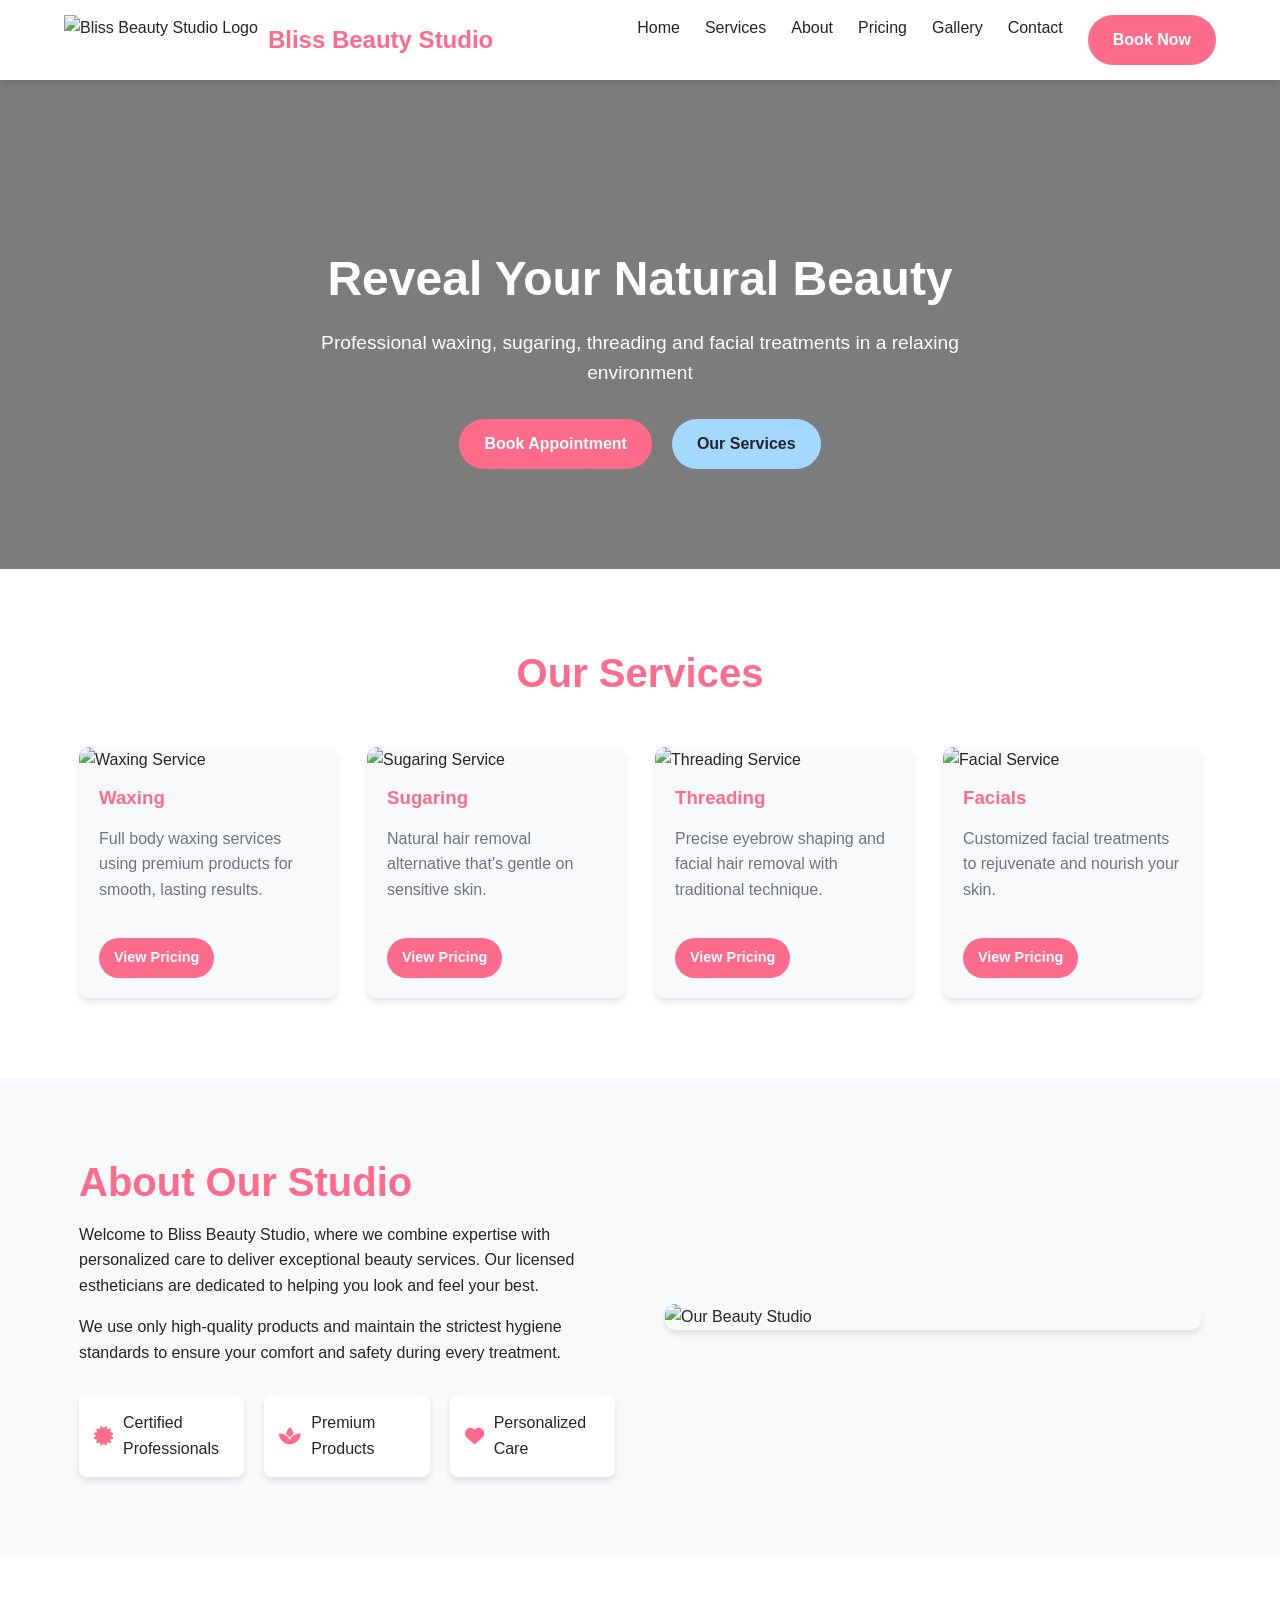
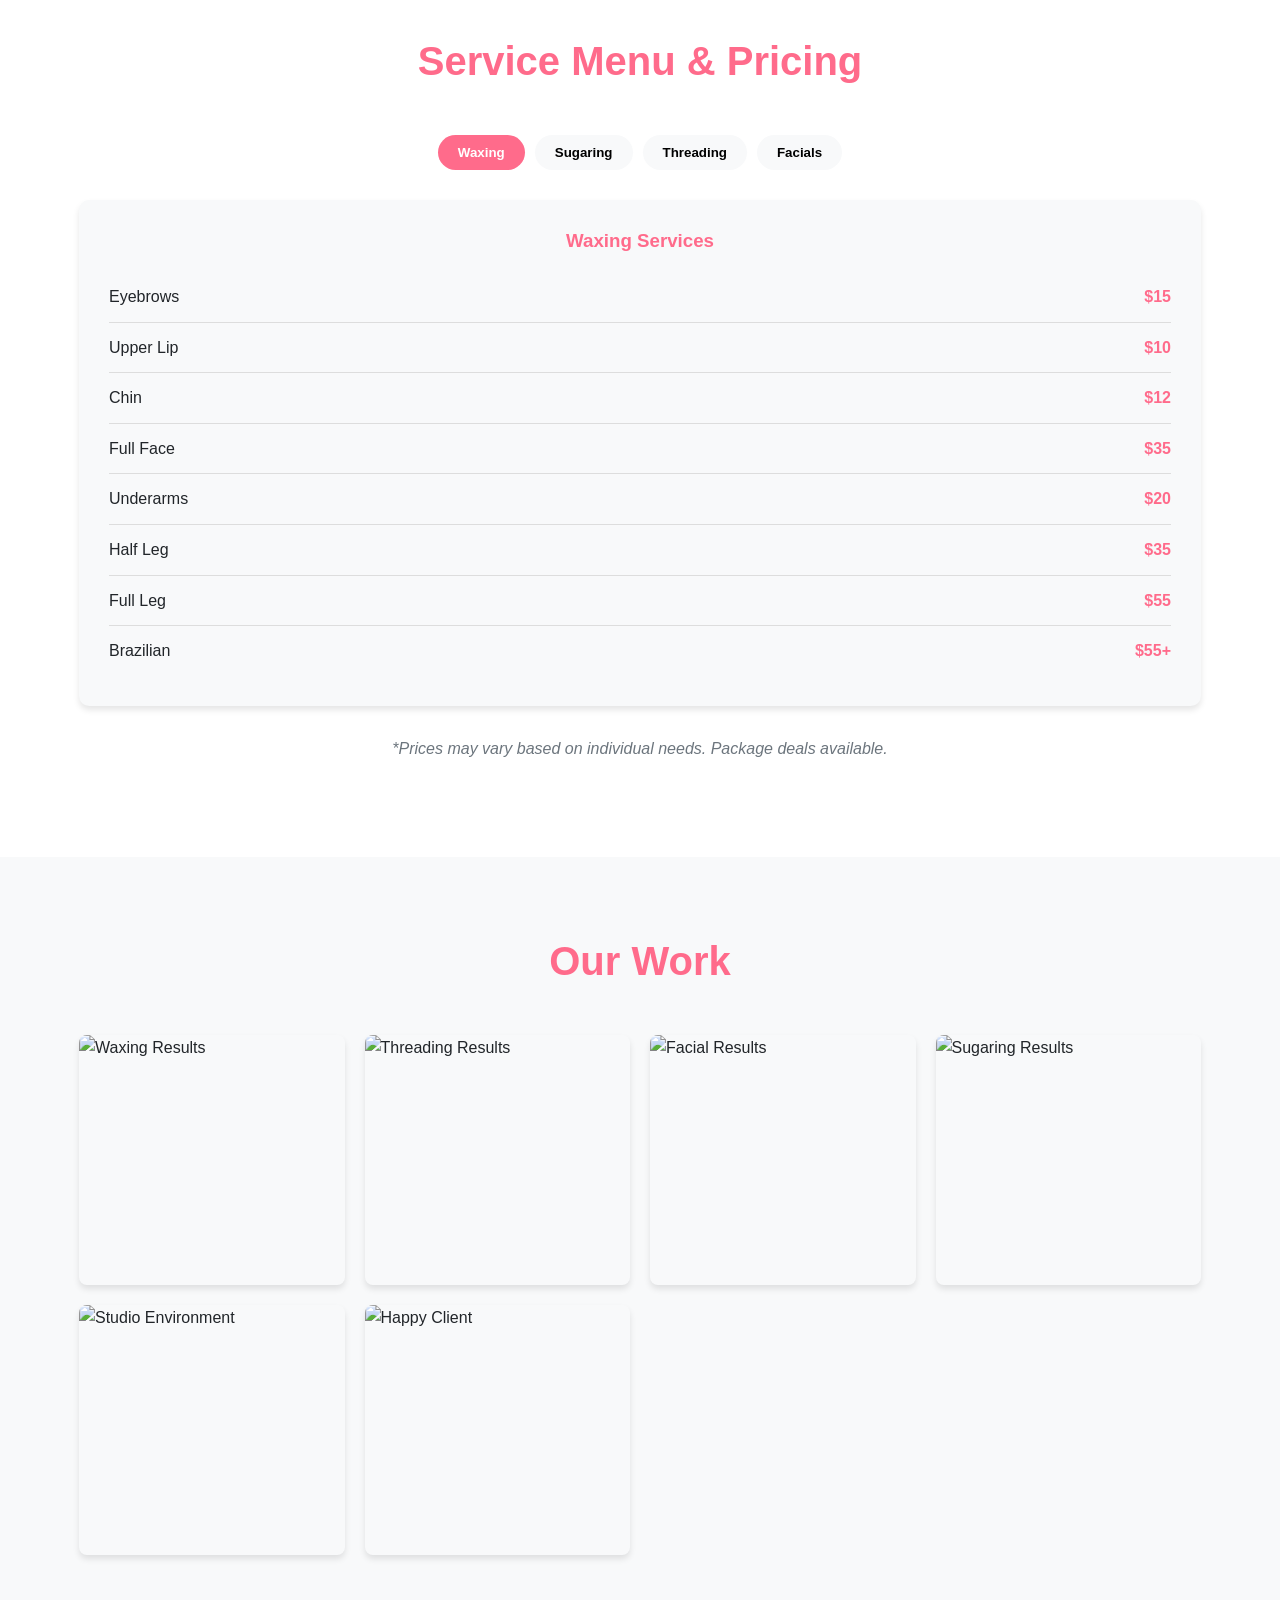
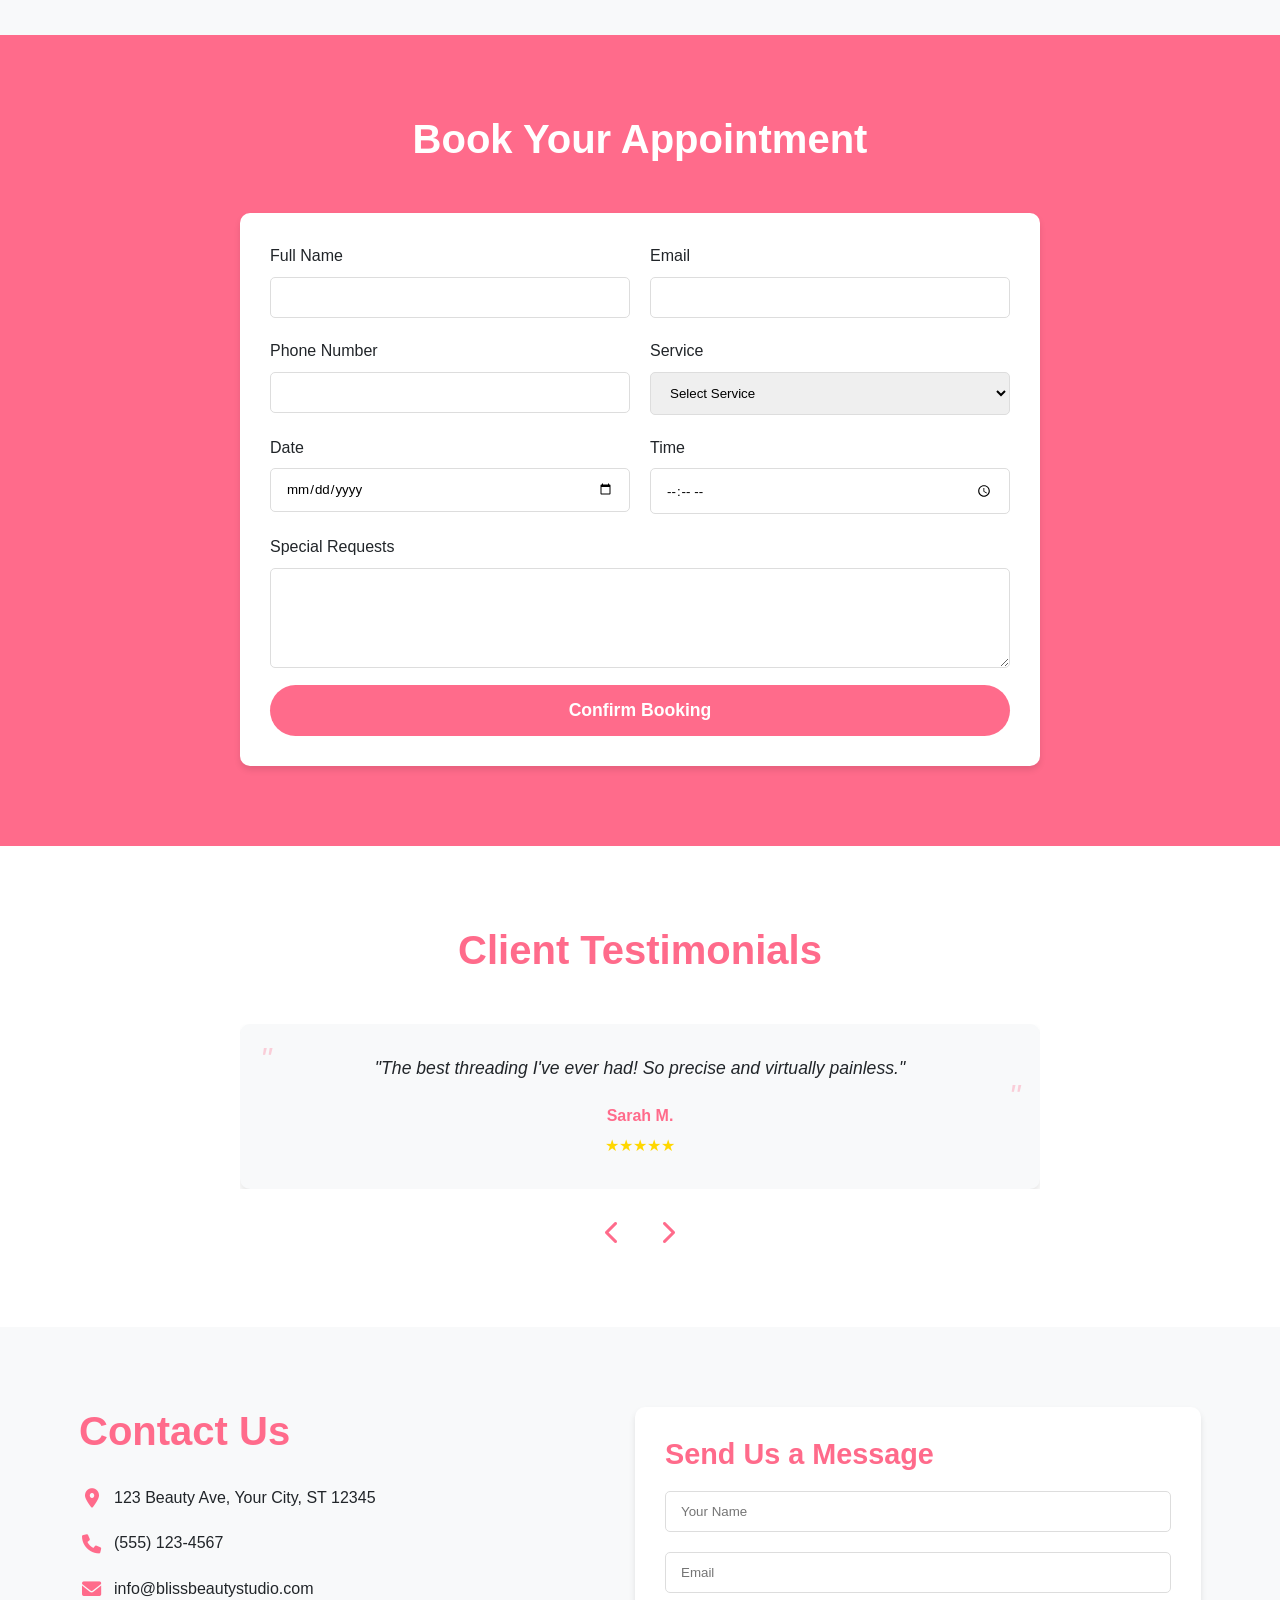
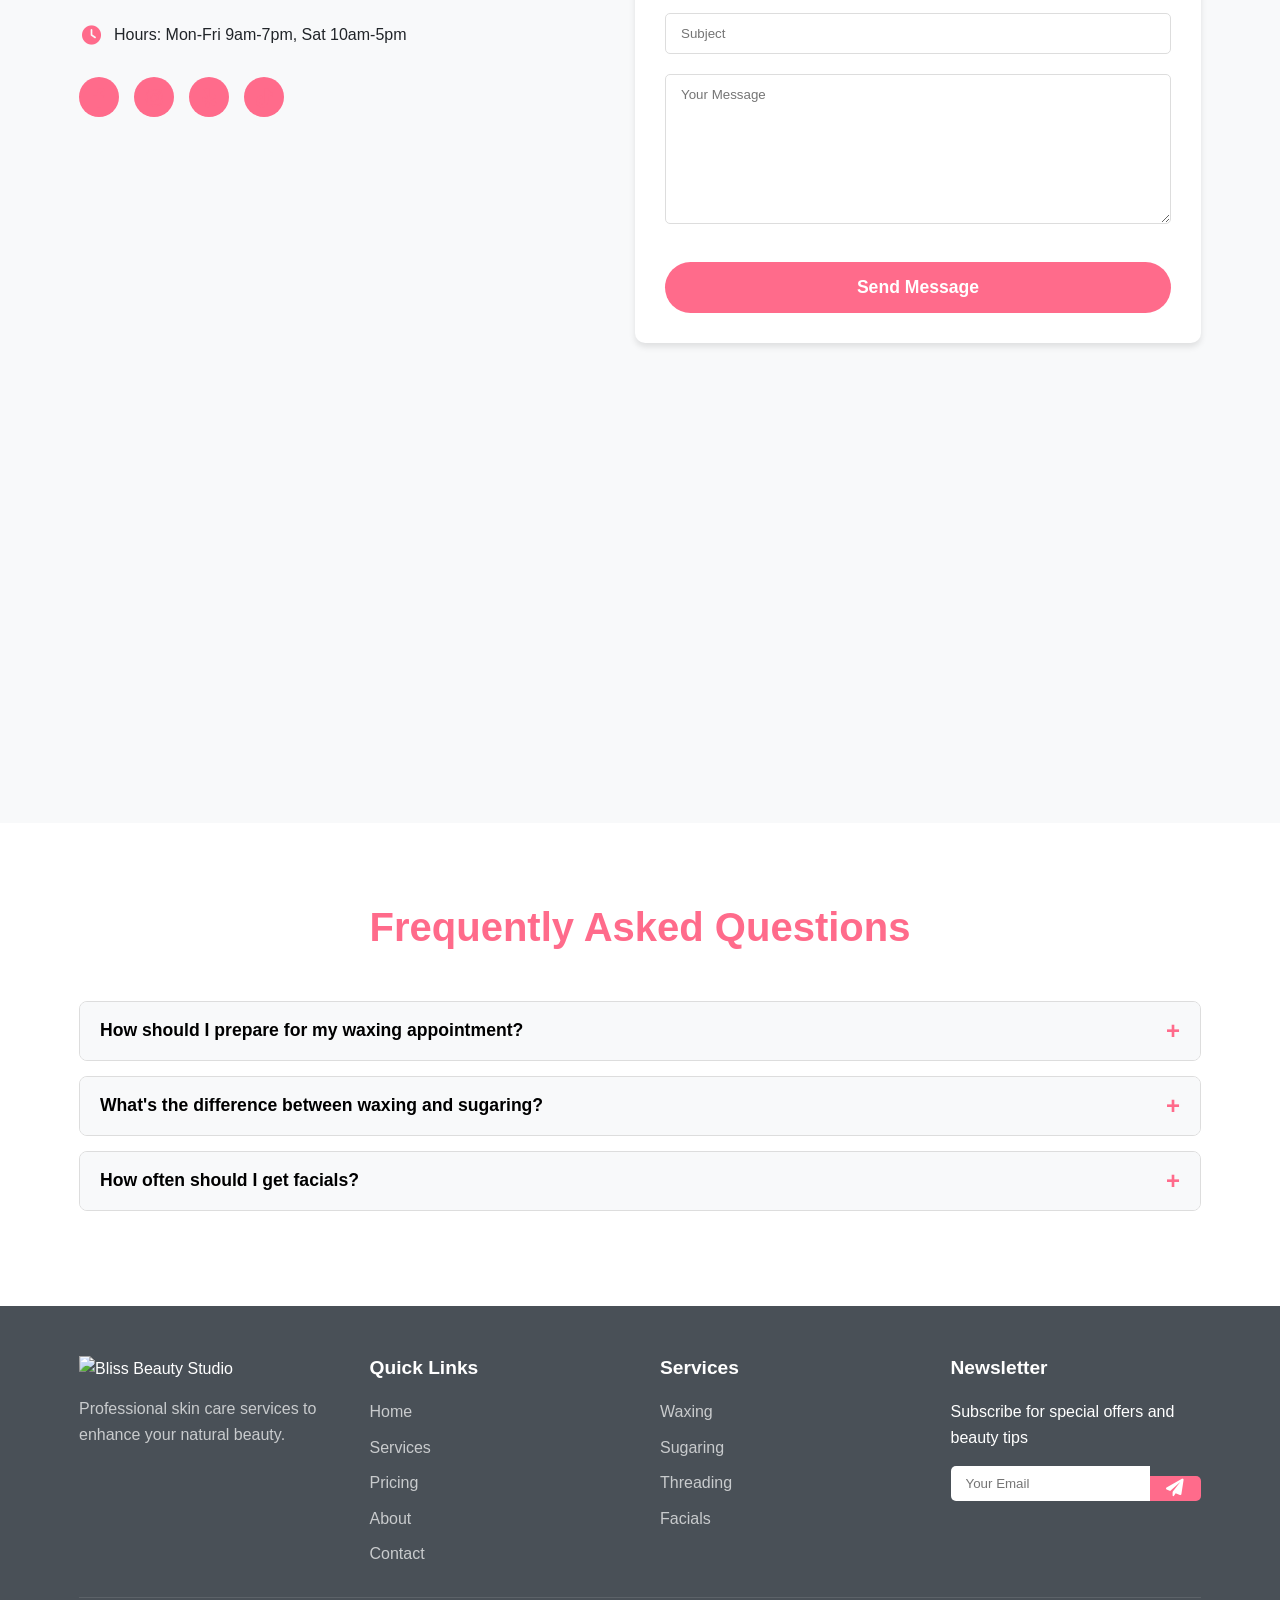
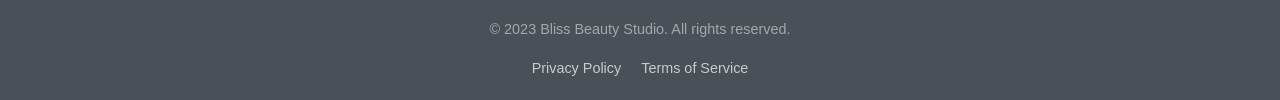
==== index.html @ 875781ce "chages file name" ====
<!DOCTYPE html>
<html lang="en">
<head>
    <meta charset="UTF-8">
    <meta name="viewport" content="width=device-width, initial-scale=1.0">
    <title>Bliss Beauty Studio | Waxing, Sugaring, Threading & Facials</title>
    <link rel="stylesheet" href="styles.css">
    <link rel="stylesheet" href="https://cdnjs.cloudflare.com/ajax/libs/font-awesome/6.0.0/css/all.min.css">
    <link rel="icon" href="images/logo.png" type="image/png">
</head>
<body>
    <!-- Header with Navigation -->
    <header>
        <div class="container">
            <div class="logo">
                <img src="images/logo.png" alt="Bliss Beauty Studio Logo" height="50">
                <h1>Bliss Beauty Studio</h1>
            </div>
            <nav>
                <ul>
                    <li><a href="#home">Home</a></li>
                    <li><a href="#services">Services</a></li>
                    <li><a href="#about">About</a></li>
                    <li><a href="#pricing">Pricing</a></li>
                    <li><a href="#gallery">Gallery</a></li>
                    <li><a href="#contact">Contact</a></li>
                    <li><a href="#booking" class="btn">Book Now</a></li>
                </ul>
            </nav>
            <div class="mobile-menu-btn">
                <i class="fas fa-bars"></i>
            </div>
        </div>
    </header>

    <!-- Mobile Menu (hidden by default) -->
    <div class="mobile-menu">
        <ul>
            <li><a href="#home">Home</a></li>
            <li><a href="#services">Services</a></li>
            <li><a href="#about">About</a></li>
            <li><a href="#pricing">Pricing</a></li>
            <li><a href="#gallery">Gallery</a></li>
            <li><a href="#contact">Contact</a></li>
            <li><a href="#booking" class="btn">Book Now</a></li>
        </ul>
    </div>

    <!-- Hero Section -->
    <section class="hero" id="home">
        <div class="container">
            <h2>Reveal Your Natural Beauty</h2>
            <p>Professional waxing, sugaring, threading and facial treatments in a relaxing environment</p>
            <div class="cta-buttons">
                <a href="#booking" class="btn">Book Appointment</a>
                <a href="#services" class="btn secondary">Our Services</a>
            </div>
        </div>
    </section>

    <!-- Services Section -->
    <section class="services" id="services">
        <div class="container">
            <h2>Our Services</h2>
            <div class="services-grid">
                <div class="service-card">
                    <img src="images/waxing.jpg" alt="Waxing Service">
                    <h3>Waxing</h3>
                    <p>Full body waxing services using premium products for smooth, lasting results.</p>
                    <a href="#waxing-pricing" class="btn small">View Pricing</a>
                </div>
                <div class="service-card">
                    <img src="images/sugaring.jpg" alt="Sugaring Service">
                    <h3>Sugaring</h3>
                    <p>Natural hair removal alternative that's gentle on sensitive skin.</p>
                    <a href="#sugaring-pricing" class="btn small">View Pricing</a>
                </div>
                <div class="service-card">
                    <img src="images/threading.jpg" alt="Threading Service">
                    <h3>Threading</h3>
                    <p>Precise eyebrow shaping and facial hair removal with traditional technique.</p>
                    <a href="#threading-pricing" class="btn small">View Pricing</a>
                </div>
                <div class="service-card">
                    <img src="images/facial.jpg" alt="Facial Service">
                    <h3>Facials</h3>
                    <p>Customized facial treatments to rejuvenate and nourish your skin.</p>
                    <a href="#facial-pricing" class="btn small">View Pricing</a>
                </div>
            </div>
        </div>
    </section>

    <!-- About Section -->
    <section class="about" id="about">
        <div class="container">
            <div class="about-content">
                <h2>About Our Studio</h2>
                <p>Welcome to Bliss Beauty Studio, where we combine expertise with personalized care to deliver exceptional beauty services. Our licensed estheticians are dedicated to helping you look and feel your best.</p>
                <p>We use only high-quality products and maintain the strictest hygiene standards to ensure your comfort and safety during every treatment.</p>
                <div class="features">
                    <div class="feature">
                        <i class="fas fa-certificate"></i>
                        <span>Certified Professionals</span>
                    </div>
                    <div class="feature">
                        <i class="fas fa-spa"></i>
                        <span>Premium Products</span>
                    </div>
                    <div class="feature">
                        <i class="fas fa-heart"></i>
                        <span>Personalized Care</span>
                    </div>
                </div>
            </div>
            <div class="about-image">
                <img src="images/studio-interior.jpg" alt="Our Beauty Studio">
            </div>
        </div>
    </section>

    <!-- Pricing Section -->
    <section class="pricing" id="pricing">
        <div class="container">
            <h2>Service Menu & Pricing</h2>
            
            <div class="pricing-tabs">
                <button class="tab-btn active" data-tab="waxing">Waxing</button>
                <button class="tab-btn" data-tab="sugaring">Sugaring</button>
                <button class="tab-btn" data-tab="threading">Threading</button>
                <button class="tab-btn" data-tab="facials">Facials</button>
            </div>
            
            <div class="pricing-content">
                <div class="tab-pane active" id="waxing-pricing">
                    <h3>Waxing Services</h3>
                    <table>
                        <tr>
                            <td>Eyebrows</td>
                            <td>$15</td>
                        </tr>
                        <tr>
                            <td>Upper Lip</td>
                            <td>$10</td>
                        </tr>
                        <tr>
                            <td>Chin</td>
                            <td>$12</td>
                        </tr>
                        <tr>
                            <td>Full Face</td>
                            <td>$35</td>
                        </tr>
                        <tr>
                            <td>Underarms</td>
                            <td>$20</td>
                        </tr>
                        <tr>
                            <td>Half Leg</td>
                            <td>$35</td>
                        </tr>
                        <tr>
                            <td>Full Leg</td>
                            <td>$55</td>
                        </tr>
                        <tr>
                            <td>Brazilian</td>
                            <td>$55+</td>
                        </tr>
                    </table>
                </div>
                
                <div class="tab-pane" id="sugaring-pricing">
                    <h3>Sugaring Services</h3>
                    <table>
                        <tr>
                            <td>Eyebrows</td>
                            <td>$18</td>
                        </tr>
                        <tr>
                            <td>Upper Lip</td>
                            <td>$12</td>
                        </tr>
                        <tr>
                            <td>Chin</td>
                            <td>$15</td>
                        </tr>
                        <tr>
                            <td>Full Face</td>
                            <td>$40</td>
                        </tr>
                        <tr>
                            <td>Underarms</td>
                            <td>$25</td>
                        </tr>
                        <tr>
                            <td>Half Leg</td>
                            <td>$40</td>
                        </tr>
                        <tr>
                            <td>Full Leg</td>
                            <td>$60</td>
                        </tr>
                    </table>
                </div>
                
                <div class="tab-pane" id="threading-pricing">
                    <h3>Threading Services</h3>
                    <table>
                        <tr>
                            <td>Eyebrows</td>
                            <td>$12</td>
                        </tr>
                        <tr>
                            <td>Upper Lip</td>
                            <td>$8</td>
                        </tr>
                        <tr>
                            <td>Chin</td>
                            <td>$10</td>
                        </tr>
                        <tr>
                            <td>Full Face</td>
                            <td>$30</td>
                        </tr>
                        <tr>
                            <td>Sideburns</td>
                            <td>$15</td>
                        </tr>
                    </table>
                </div>
                
                <div class="tab-pane" id="facial-pricing">
                    <h3>Facial Services</h3>
                    <table>
                        <tr>
                            <td>Basic Facial</td>
                            <td>$60</td>
                        </tr>
                        <tr>
                            <td>Deep Cleansing</td>
                            <td>$75</td>
                        </tr>
                        <tr>
                            <td>Anti-Aging</td>
                            <td>$85</td>
                        </tr>
                        <tr>
                            <td>Teen Facial</td>
                            <td>$50</td>
                        </tr>
                        <tr>
                            <td>Men's Facial</td>
                            <td>$70</td>
                        </tr>
                        <tr>
                            <td>Bridal Package</td>
                            <td>$120</td>
                        </tr>
                    </table>
                </div>
            </div>
            
            <p class="pricing-note">*Prices may vary based on individual needs. Package deals available.</p>
        </div>
    </section>

    <!-- Gallery Section -->
    <section class="gallery" id="gallery">
        <div class="container">
            <h2>Our Work</h2>
            <div class="gallery-grid">
                <img src="images/waxing.jpg" alt="Waxing Results">
                <img src="images/threading.jpg" alt="Threading Results">
                <img src="images/facial.jpg" alt="Facial Results">
                <img src="images/sugaring.jpg" alt="Sugaring Results">
                <img src="images/studio-interior.jpg" alt="Studio Environment">
                <img src="images/hero-bg.jpg" alt="Happy Client">
            </div>
        </div>
    </section>

    <!-- Booking Section -->
    <section class="booking" id="booking">
        <div class="container">
            <h2>Book Your Appointment</h2>
            <form id="appointment-form">
                <div class="form-row">
                    <div class="form-group">
                        <label for="name">Full Name</label>
                        <input type="text" id="name" required>
                    </div>
                    <div class="form-group">
                        <label for="email">Email</label>
                        <input type="email" id="email" required>
                    </div>
                </div>
                
                <div class="form-row">
                    <div class="form-group">
                        <label for="phone">Phone Number</label>
                        <input type="tel" id="phone" required>
                    </div>
                    <div class="form-group">
                        <label for="service">Service</label>
                        <select id="service" required>
                            <option value="">Select Service</option>
                            <option>Waxing</option>
                            <option>Sugaring</option>
                            <option>Threading</option>
                            <option>Facial</option>
                            <option>Combination</option>
                        </select>
                    </div>
                </div>
                
                <div class="form-row">
                    <div class="form-group">
                        <label for="date">Date</label>
                        <input type="date" id="date" required>
                    </div>
                    <div class="form-group">
                        <label for="time">Time</label>
                        <input type="time" id="time" required>
                    </div>
                </div>
                
                <div class="form-group">
                    <label for="notes">Special Requests</label>
                    <textarea id="notes" rows="3"></textarea>
                </div>
                
                <button type="submit" class="btn">Confirm Booking</button>
            </form>
        </div>
    </section>

    <!-- Testimonials Section -->
    <section class="testimonials">
        <div class="container">
            <h2>Client Testimonials</h2>
            <div class="testimonial-slider">
                <div class="testimonial active">
                    <p>"The best threading I've ever had! So precise and virtually painless."</p>
                    <div class="client-info">
                        <span class="client-name">Sarah M.</span>
                        <span class="client-rating">★★★★★</span>
                    </div>
                </div>
                <div class="testimonial">
                    <p>"I switched to sugaring here and will never go back to waxing. So much gentler on my skin."</p>
                    <div class="client-info">
                        <span class="client-name">Jessica T.</span>
                        <span class="client-rating">★★★★★</span>
                    </div>
                </div>
                <div class="testimonial">
                    <p>"The facial transformed my skin. I've gotten so many compliments since my treatment."</p>
                    <div class="client-info">
                        <span class="client-name">Amanda K.</span>
                        <span class="client-rating">★★★★☆</span>
                    </div>
                </div>
            </div>
            <div class="slider-controls">
                <button class="prev-btn"><i class="fas fa-chevron-left"></i></button>
                <div class="slider-dots"></div>
                <button class="next-btn"><i class="fas fa-chevron-right"></i></button>
            </div>
        </div>
    </section>

    <!-- Contact Section -->
    <section class="contact" id="contact">
        <div class="container">
            <div class="contact-info">
                <h2>Contact Us</h2>
                <p><i class="fas fa-map-marker-alt"></i> 123 Beauty Ave, Your City, ST 12345</p>
                <p><i class="fas fa-phone"></i> (555) 123-4567</p>
                <p><i class="fas fa-envelope"></i> info@blissbeautystudio.com</p>
                <p><i class="fas fa-clock"></i> Hours: Mon-Fri 9am-7pm, Sat 10am-5pm</p>
                
                <div class="social-links">
                    <a href="#"><i class="fab fa-facebook-f"></i></a>
                    <a href="#"><i class="fab fa-instagram"></i></a>
                    <a href="#"><i class="fab fa-yelp"></i></a>
                    <a href="#"><i class="fab fa-tiktok"></i></a>
                </div>
            </div>
            
            <div class="contact-form">
                <h3>Send Us a Message</h3>
                <form id="contact-form">
                    <div class="form-group">
                        <input type="text" placeholder="Your Name" required>
                    </div>
                    <div class="form-group">
                        <input type="email" placeholder="Email" required>
                    </div>
                    <div class="form-group">
                        <input type="text" placeholder="Subject">
                    </div>
                    <div class="form-group">
                        <textarea placeholder="Your Message" rows="4" required></textarea>
                    </div>
                    <button type="submit" class="btn">Send Message</button>
                </form>
            </div>
        </div>
    </section>

    <!-- Map Section -->
    <div class="map">
        <iframe src="https://www.google.com/maps/embed?pb=!1m18!1m12!1m3!1d3022.215373510548!2d-73.98784492452545!3d40.74844097138946!2m3!1f0!2f0!3f0!3m2!1i1024!2i768!4f13.1!3m3!1m2!1s0x0%3A0x0!2zNDDCsDQ0JzU0LjQiTiA3M8KwNTknMDkuNyJX!5e0!3m2!1sen!2sus!4v1620000000000!5m2!1sen!2sus" allowfullscreen="" loading="lazy"></iframe>
    </div>

    <!-- FAQ Section -->
    <section class="faq">
        <div class="container">
            <h2>Frequently Asked Questions</h2>
            <div class="faq-item">
                <button class="faq-question">How should I prepare for my waxing appointment?</button>
                <div class="faq-answer">
                    <p>For best results, exfoliate the area 24 hours before your appointment and avoid moisturizers on the day. Hair should be at least 1/4 inch long (about the length of a grain of rice). Avoid sun exposure and tanning 24 hours before and after your appointment.</p>
                </div>
            </div>
            <div class="faq-item">
                <button class="faq-question">What's the difference between waxing and sugaring?</button>
                <div class="faq-answer">
                    <p>Sugaring uses a natural paste made of sugar, lemon, and water that's applied at body temperature and removes hair in the direction of growth. It's less painful than waxing and better for sensitive skin. Waxing uses resin-based wax that's applied warm and removed against the direction of hair growth.</p>
                </div>
            </div>
            <div class="faq-item">
                <button class="faq-question">How often should I get facials?</button>
                <div class="faq-answer">
                    <p>For most skin types, we recommend a facial every 4-6 weeks to maintain optimal skin health. This aligns with the skin's natural renewal cycle. However, we can customize a schedule based on your specific skin concerns and goals during your consultation.</p>
                </div>
            </div>
        </div>
    </section>

    <!-- Footer -->
    <footer>
        <div class="container">
            <div class="footer-content">
                <div class="footer-logo">
                    <img src="images/logo.png" alt="Bliss Beauty Studio" height="40">
                    <p>Professional skin care services to enhance your natural beauty.</p>
                </div>
                <div class="footer-links">
                    <h3>Quick Links</h3>
                    <ul>
                        <li><a href="#home">Home</a></li>
                        <li><a href="#services">Services</a></li>
                        <li><a href="#pricing">Pricing</a></li>
                        <li><a href="#about">About</a></li>
                        <li><a href="#contact">Contact</a></li>
                    </ul>
                </div>
                <div class="footer-services">
                    <h3>Services</h3>
                    <ul>
                        <li><a href="#waxing-pricing">Waxing</a></li>
                        <li><a href="#sugaring-pricing">Sugaring</a></li>
                        <li><a href="#threading-pricing">Threading</a></li>
                        <li><a href="#facial-pricing">Facials</a></li>
                    </ul>
                </div>
                <div class="footer-newsletter">
                    <h3>Newsletter</h3>
                    <p>Subscribe for special offers and beauty tips</p>
                    <form>
                        <input type="email" placeholder="Your Email">
                        <button type="submit"><i class="fas fa-paper-plane"></i></button>
                    </form>
                </div>
            </div>
            <div class="footer-bottom">
                <p>&copy; 2023 Bliss Beauty Studio. All rights reserved.</p>
                <div class="legal-links">
                    <a href="#">Privacy Policy</a>
                    <a href="#">Terms of Service</a>
                </div>
            </div>
        </div>
    </footer>

    <script src="scripts.js"></script>
</body>
</html>
---- styles.css ----
/* Reset and Base Styles */
:root {
    --primary: #FF6B8B; /* Soft pink */
    --secondary: #A5D8FF; /* Light blue */
    --accent: #7EC4CF; /* Soft teal */
    --dark: #495057; /* Dark gray */
    --light: #F8F9FA; /* Light gray */
    --text: #212529; /* Dark text */
    --text-light: #6C757D; /* Light text */
    --white: #FFFFFF;
    --black: #000000;
    --shadow: 0 4px 6px rgba(0, 0, 0, 0.1);
    --transition: all 0.3s ease;
}

* {
    margin: 0;
    padding: 0;
    box-sizing: border-box;
}

body {
    font-family: 'Poppins', sans-serif;
    color: var(--text);
    line-height: 1.6;
    background-color: var(--light);
    overflow-x: hidden;
}

.container {
    width: 90%;
    max-width: 1200px;
    margin: 0 auto;
    padding: 0 15px;
}

h1, h2, h3, h4, h5, h6 {
    font-weight: 700;
    line-height: 1.2;
    margin-bottom: 1rem;
}

p {
    margin-bottom: 1rem;
}

a {
    text-decoration: none;
    color: inherit;
}

ul {
    list-style: none;
}

img {
    max-width: 100%;
    height: auto;
}

.btn {
    display: inline-block;
    background-color: var(--primary);
    color: var(--white);
    padding: 12px 25px;
    border-radius: 30px;
    font-weight: 600;
    text-align: center;
    transition: var(--transition);
    border: none;
    cursor: pointer;
}

.btn:hover {
    background-color: var(--accent);
    transform: translateY(-3px);
    box-shadow: var(--shadow);
}

.btn.secondary {
    background-color: var(--secondary);
    color: var(--text);
}

.btn.secondary:hover {
    background-color: var(--accent);
    color: var(--white);
}

.btn.small {
    padding: 8px 15px;
    font-size: 0.9rem;
}

section {
    padding: 80px 0;
}

/* Header Styles */
header {
    background-color: var(--white);
    box-shadow: var(--shadow);
    position: fixed;
    width: 100%;
    top: 0;
    z-index: 1000;
    transition: var(--transition);
}

header.scrolled {
    padding: 10px 0;
    box-shadow: 0 4px 10px rgba(0, 0, 0, 0.1);
}

header .container {
    display: flex;
    justify-content: space-between;
    align-items: center;
    padding: 15px 0;
}

.logo {
    display: flex;
    align-items: center;
    gap: 10px;
}

.logo img {
    height: 50px;
}

.logo h1 {
    font-size: 1.5rem;
    color: var(--primary);
    margin: 0;
}

nav ul {
    display: flex;
    gap: 25px;
}

nav ul li a {
    font-weight: 500;
    transition: var(--transition);
    position: relative;
}

nav ul li a:hover {
    color: var(--primary);
}

nav ul li a::after {
    content: '';
    position: absolute;
    width: 0;
    height: 2px;
    background-color: var(--primary);
    bottom: -5px;
    left: 0;
    transition: var(--transition);
}

nav ul li a:hover::after {
    width: 100%;
}

.mobile-menu-btn {
    display: none;
    font-size: 1.5rem;
    cursor: pointer;
}

.mobile-menu {
    position: fixed;
    top: 0;
    left: -100%;
    width: 80%;
    max-width: 300px;
    height: 100vh;
    background-color: var(--white);
    box-shadow: 2px 0 10px rgba(0, 0, 0, 0.1);
    z-index: 1001;
    transition: var(--transition);
    padding: 20px;
    overflow-y: auto;
}

.mobile-menu.active {
    left: 0;
}

.mobile-menu ul {
    display: flex;
    flex-direction: column;
    gap: 15px;
    margin-top: 30px;
}

.mobile-menu ul li a {
    display: block;
    padding: 10px;
    border-radius: 5px;
    transition: var(--transition);
}

.mobile-menu ul li a:hover {
    background-color: var(--light);
    color: var(--primary);
}

.overlay {
    position: fixed;
    top: 0;
    left: 0;
    width: 100%;
    height: 100%;
    background-color: rgba(0, 0, 0, 0.5);
    z-index: 1000;
    opacity: 0;
    visibility: hidden;
    transition: var(--transition);
}

.overlay.active {
    opacity: 1;
    visibility: visible;
}

/* Hero Section */
.hero {
    background: linear-gradient(rgba(0, 0, 0, 0.5), rgba(0, 0, 0, 0.5)), url('images/hero-bg.jpg');
    background-size: cover;
    background-position: center;
    background-attachment: fixed;
    color: var(--white);
    text-align: center;
    padding: 180px 0 100px;
    margin-top: 70px;
}

.hero h2 {
    font-size: 3rem;
    margin-bottom: 20px;
    animation: fadeInDown 1s ease;
}

.hero p {
    font-size: 1.2rem;
    max-width: 700px;
    margin: 0 auto 30px;
    animation: fadeInUp 1s ease;
}

.cta-buttons {
    display: flex;
    justify-content: center;
    gap: 20px;
    animation: fadeIn 1.5s ease;
}

@keyframes fadeInDown {
    from {
        opacity: 0;
        transform: translateY(-30px);
    }
    to {
        opacity: 1;
        transform: translateY(0);
    }
}

@keyframes fadeInUp {
    from {
        opacity: 0;
        transform: translateY(30px);
    }
    to {
        opacity: 1;
        transform: translateY(0);
    }
}

@keyframes fadeIn {
    from {
        opacity: 0;
    }
    to {
        opacity: 1;
    }
}

/* Services Section */
.services {
    background-color: var(--white);
}

.services h2 {
    text-align: center;
    margin-bottom: 50px;
    font-size: 2.5rem;
    color: var(--primary);
}

.services-grid {
    display: grid;
    grid-template-columns: repeat(auto-fit, minmax(250px, 1fr));
    gap: 30px;
}

.service-card {
    background-color: var(--light);
    border-radius: 10px;
    overflow: hidden;
    transition: var(--transition);
    box-shadow: var(--shadow);
}

.service-card:hover {
    transform: translateY(-10px);
    box-shadow: 0 15px 30px rgba(0, 0, 0, 0.1);
}

.service-card img {
    width: 100%;
    height: 200px;
    object-fit: cover;
}

.service-card h3 {
    padding: 15px 20px 0;
    color: var(--primary);
}

.service-card p {
    padding: 0 20px;
    color: var(--text-light);
}

.service-card .btn {
    margin: 20px;
    display: inline-block;
}

/* About Section */
.about {
    background-color: var(--light);
}

.about .container {
    display: flex;
    align-items: center;
    gap: 50px;
}

.about-content {
    flex: 1;
}

.about-image {
    flex: 1;
    border-radius: 10px;
    overflow: hidden;
    box-shadow: var(--shadow);
}

.about-image img {
    width: 100%;
    height: auto;
    display: block;
    transition: var(--transition);
}

.about-image img:hover {
    transform: scale(1.05);
}

.about h2 {
    font-size: 2.5rem;
    color: var(--primary);
}

.features {
    display: grid;
    grid-template-columns: repeat(auto-fit, minmax(150px, 1fr));
    gap: 20px;
    margin-top: 30px;
}

.feature {
    display: flex;
    align-items: center;
    gap: 10px;
    background-color: var(--white);
    padding: 15px;
    border-radius: 8px;
    box-shadow: var(--shadow);
}

.feature i {
    color: var(--primary);
    font-size: 1.2rem;
}

/* Pricing Section */
.pricing {
    background-color: var(--white);
}

.pricing h2 {
    text-align: center;
    font-size: 2.5rem;
    color: var(--primary);
    margin-bottom: 50px;
}

.pricing-tabs {
    display: flex;
    justify-content: center;
    gap: 10px;
    margin-bottom: 30px;
    flex-wrap: wrap;
}

.tab-btn {
    padding: 10px 20px;
    background-color: var(--light);
    border: none;
    border-radius: 30px;
    cursor: pointer;
    font-weight: 600;
    transition: var(--transition);
}

.tab-btn:hover {
    background-color: var(--secondary);
}

.tab-btn.active {
    background-color: var(--primary);
    color: var(--white);
}

.pricing-content {
    background-color: var(--light);
    padding: 30px;
    border-radius: 10px;
    box-shadow: var(--shadow);
}

.tab-pane {
    display: none;
}

.tab-pane.active {
    display: block;
    animation: fadeIn 0.5s ease;
}

.tab-pane h3 {
    color: var(--primary);
    margin-bottom: 20px;
    text-align: center;
}

table {
    width: 100%;
    border-collapse: collapse;
}

table tr {
    border-bottom: 1px solid #ddd;
}

table tr:last-child {
    border-bottom: none;
}

table td {
    padding: 12px 0;
}

table td:last-child {
    text-align: right;
    font-weight: 600;
    color: var(--primary);
}

.pricing-note {
    text-align: center;
    margin-top: 30px;
    font-style: italic;
    color: var(--text-light);
}

/* Gallery Section */
.gallery {
    background-color: var(--light);
}

.gallery h2 {
    text-align: center;
    font-size: 2.5rem;
    color: var(--primary);
    margin-bottom: 50px;
}

.gallery-grid {
    display: grid;
    grid-template-columns: repeat(auto-fit, minmax(250px, 1fr));
    gap: 20px;
}

.gallery-grid img {
    width: 100%;
    height: 250px;
    object-fit: cover;
    border-radius: 8px;
    transition: var(--transition);
    cursor: pointer;
    box-shadow: var(--shadow);
}

.gallery-grid img:hover {
    transform: scale(1.05);
    box-shadow: 0 10px 20px rgba(0, 0, 0, 0.2);
}

/* Booking Section */
.booking {
    background-color: var(--primary);
    color: var(--white);
}

.booking h2 {
    text-align: center;
    font-size: 2.5rem;
    margin-bottom: 50px;
}

#appointment-form {
    max-width: 800px;
    margin: 0 auto;
    background-color: var(--white);
    padding: 30px;
    border-radius: 10px;
    box-shadow: var(--shadow);
    color: var(--text);
}

.form-row {
    display: flex;
    gap: 20px;
    margin-bottom: 20px;
}

.form-group {
    flex: 1;
}

.form-group label {
    display: block;
    margin-bottom: 8px;
    font-weight: 500;
    color: var(--text);
}

.form-group input,
.form-group select,
.form-group textarea {
    width: 100%;
    padding: 12px 15px;
    border: 1px solid #ddd;
    border-radius: 5px;
    font-family: inherit;
    transition: var(--transition);
}

.form-group input:focus,
.form-group select:focus,
.form-group textarea:focus {
    outline: none;
    border-color: var(--primary);
    box-shadow: 0 0 0 3px rgba(255, 107, 139, 0.2);
}

.form-group textarea {
    resize: vertical;
    min-height: 100px;
}

button[type="submit"] {
    width: 100%;
    padding: 15px;
    font-size: 1.1rem;
    margin-top: 10px;
}

/* Testimonials Section */
.testimonials {
    background-color: var(--white);
}

.testimonials h2 {
    text-align: center;
    font-size: 2.5rem;
    color: var(--primary);
    margin-bottom: 50px;
}

.testimonial-slider {
    position: relative;
    max-width: 800px;
    margin: 0 auto;
    overflow: hidden;
}

.testimonial {
    display: none;
    padding: 30px;
    background-color: var(--light);
    border-radius: 10px;
    box-shadow: var(--shadow);
    text-align: center;
}

.testimonial.active {
    display: block;
    animation: fadeIn 0.5s ease;
}

.testimonial p {
    font-size: 1.1rem;
    font-style: italic;
    margin-bottom: 20px;
    position: relative;
}

.testimonial p::before,
.testimonial p::after {
    content: '"';
    font-size: 2rem;
    color: var(--primary);
    opacity: 0.3;
    position: absolute;
}

.testimonial p::before {
    top: -20px;
    left: -10px;
}

.testimonial p::after {
    bottom: -40px;
    right: -10px;
}

.client-info {
    display: flex;
    flex-direction: column;
    align-items: center;
}

.client-name {
    font-weight: 600;
    color: var(--primary);
    margin-bottom: 5px;
}

.client-rating {
    color: #FFD700; /* Gold color for stars */
}

.slider-controls {
    display: flex;
    justify-content: center;
    align-items: center;
    gap: 20px;
    margin-top: 30px;
}

.prev-btn,
.next-btn {
    background: none;
    border: none;
    font-size: 1.5rem;
    color: var(--primary);
    cursor: pointer;
    transition: var(--transition);
}

.prev-btn:hover,
.next-btn:hover {
    color: var(--accent);
}

.slider-dots {
    display: flex;
    gap: 10px;
}

.slider-dots .dot {
    width: 12px;
    height: 12px;
    border-radius: 50%;
    background-color: #ddd;
    cursor: pointer;
    transition: var(--transition);
}

.slider-dots .dot.active {
    background-color: var(--primary);
}

/* Contact Section */
.contact {
    background-color: var(--light);
}

.contact .container {
    display: flex;
    gap: 50px;
}

.contact-info {
    flex: 1;
}

.contact-form {
    flex: 1;
    background-color: var(--white);
    padding: 30px;
    border-radius: 10px;
    box-shadow: var(--shadow);
}

.contact h2 {
    font-size: 2.5rem;
    color: var(--primary);
    margin-bottom: 30px;
}

.contact p {
    display: flex;
    align-items: center;
    gap: 10px;
    margin-bottom: 20px;
}

.contact i {
    color: var(--primary);
    font-size: 1.2rem;
    width: 25px;
    text-align: center;
}

.social-links {
    display: flex;
    gap: 15px;
    margin-top: 30px;
}

.social-links a {
    display: flex;
    align-items: center;
    justify-content: center;
    width: 40px;
    height: 40px;
    background-color: var(--primary);
    color: var(--white);
    border-radius: 50%;
    transition: var(--transition);
}

.social-links a:hover {
    background-color: var(--accent);
    transform: translateY(-3px);
}

.contact-form h3 {
    font-size: 1.8rem;
    color: var(--primary);
    margin-bottom: 20px;
}

#contact-form .form-group {
    margin-bottom: 20px;
}

#contact-form input,
#contact-form textarea {
    width: 100%;
    padding: 12px 15px;
    border: 1px solid #ddd;
    border-radius: 5px;
    font-family: inherit;
}

#contact-form textarea {
    resize: vertical;
    min-height: 150px;
}

/* Map Section */
.map {
    height: 400px;
    width: 100%;
}

.map iframe {
    width: 100%;
    height: 100%;
    border: none;
}

/* FAQ Section */
.faq {
    background-color: var(--white);
}

.faq h2 {
    text-align: center;
    font-size: 2.5rem;
    color: var(--primary);
    margin-bottom: 50px;
}

.faq-item {
    margin-bottom: 15px;
    border: 1px solid #ddd;
    border-radius: 8px;
    overflow: hidden;
}

.faq-question {
    width: 100%;
    padding: 15px 20px;
    background-color: var(--light);
    border: none;
    text-align: left;
    font-weight: 600;
    font-size: 1.1rem;
    cursor: pointer;
    display: flex;
    justify-content: space-between;
    align-items: center;
    transition: var(--transition);
}

.faq-question::after {
    content: '+';
    font-size: 1.5rem;
    color: var(--primary);
}

.faq-question.active::after {
    content: '-';
}

.faq-answer {
    padding: 0 20px;
    max-height: 0;
    overflow: hidden;
    transition: max-height 0.3s ease, padding 0.3s ease;
}

.faq-answer.active {
    padding: 15px 20px;
    max-height: 500px;
}

/* Footer */
footer {
    background-color: var(--dark);
    color: var(--white);
    padding: 50px 0 0;
}

.footer-content {
    display: grid;
    grid-template-columns: repeat(auto-fit, minmax(200px, 1fr));
    gap: 40px;
    margin-bottom: 30px;
}

.footer-logo img {
    height: 40px;
    margin-bottom: 15px;
}

.footer-logo p {
    color: rgba(255, 255, 255, 0.7);
}

.footer-links h3,
.footer-services h3,
.footer-newsletter h3 {
    color: var(--white);
    margin-bottom: 20px;
    font-size: 1.2rem;
}

.footer-links ul,
.footer-services ul {
    display: flex;
    flex-direction: column;
    gap: 10px;
}

.footer-links a,
.footer-services a {
    color: rgba(255, 255, 255, 0.7);
    transition: var(--transition);
}

.footer-links a:hover,
.footer-services a:hover {
    color: var(--primary);
    padding-left: 5px;
}

.footer-newsletter form {
    display: flex;
    margin-top: 15px;
}

.footer-newsletter input {
    flex: 1;
    padding: 10px 15px;
    border: none;
    border-radius: 5px 0 0 5px;
    font-family: inherit;
}

.footer-newsletter button {
    background-color: var(--primary);
    color: var(--white);
    border: none;
    border-radius: 0 5px 5px 0;
    padding: 0 15px;
    cursor: pointer;
    transition: var(--transition);
}

.footer-newsletter button:hover {
    background-color: var(--accent);
}

.footer-bottom {
    border-top: 1px solid rgba(255, 255, 255, 0.1);
    padding: 20px 0;
    text-align: center;
    color: rgba(255, 255, 255, 0.5);
    font-size: 0.9rem;
}

.legal-links {
    display: flex;
    justify-content: center;
    gap: 20px;
    margin-top: 10px;
}

.legal-links a {
    color: rgba(255, 255, 255, 0.7);
    transition: var(--transition);
}

.legal-links a:hover {
    color: var(--primary);
}

/* Responsive Styles */
@media (max-width: 992px) {
    .about .container,
    .contact .container {
        flex-direction: column;
    }
    
    .about-image,
    .contact-info,
    .contact-form {
        width: 100%;
    }
    
    .form-row {
        flex-direction: column;
        gap: 0;
    }
}

@media (max-width: 768px) {
    nav ul {
        display: none;
    }
    
    .mobile-menu-btn {
        display: block;
    }
    
    .hero h2 {
        font-size: 2.2rem;
    }
    
    .hero p {
        font-size: 1rem;
    }
    
    .cta-buttons {
        flex-direction: column;
        gap: 15px;
    }
    
    section {
        padding: 60px 0;
    }
    
    .footer-content {
        grid-template-columns: 1fr;
    }
}

@media (max-width: 576px) {
    .hero {
        padding: 150px 0 80px;
    }
    
    .hero h2 {
        font-size: 1.8rem;
    }
    
    .services-grid {
        grid-template-columns: 1fr;
    }
    
    .testimonial p {
        font-size: 1rem;
    }
}
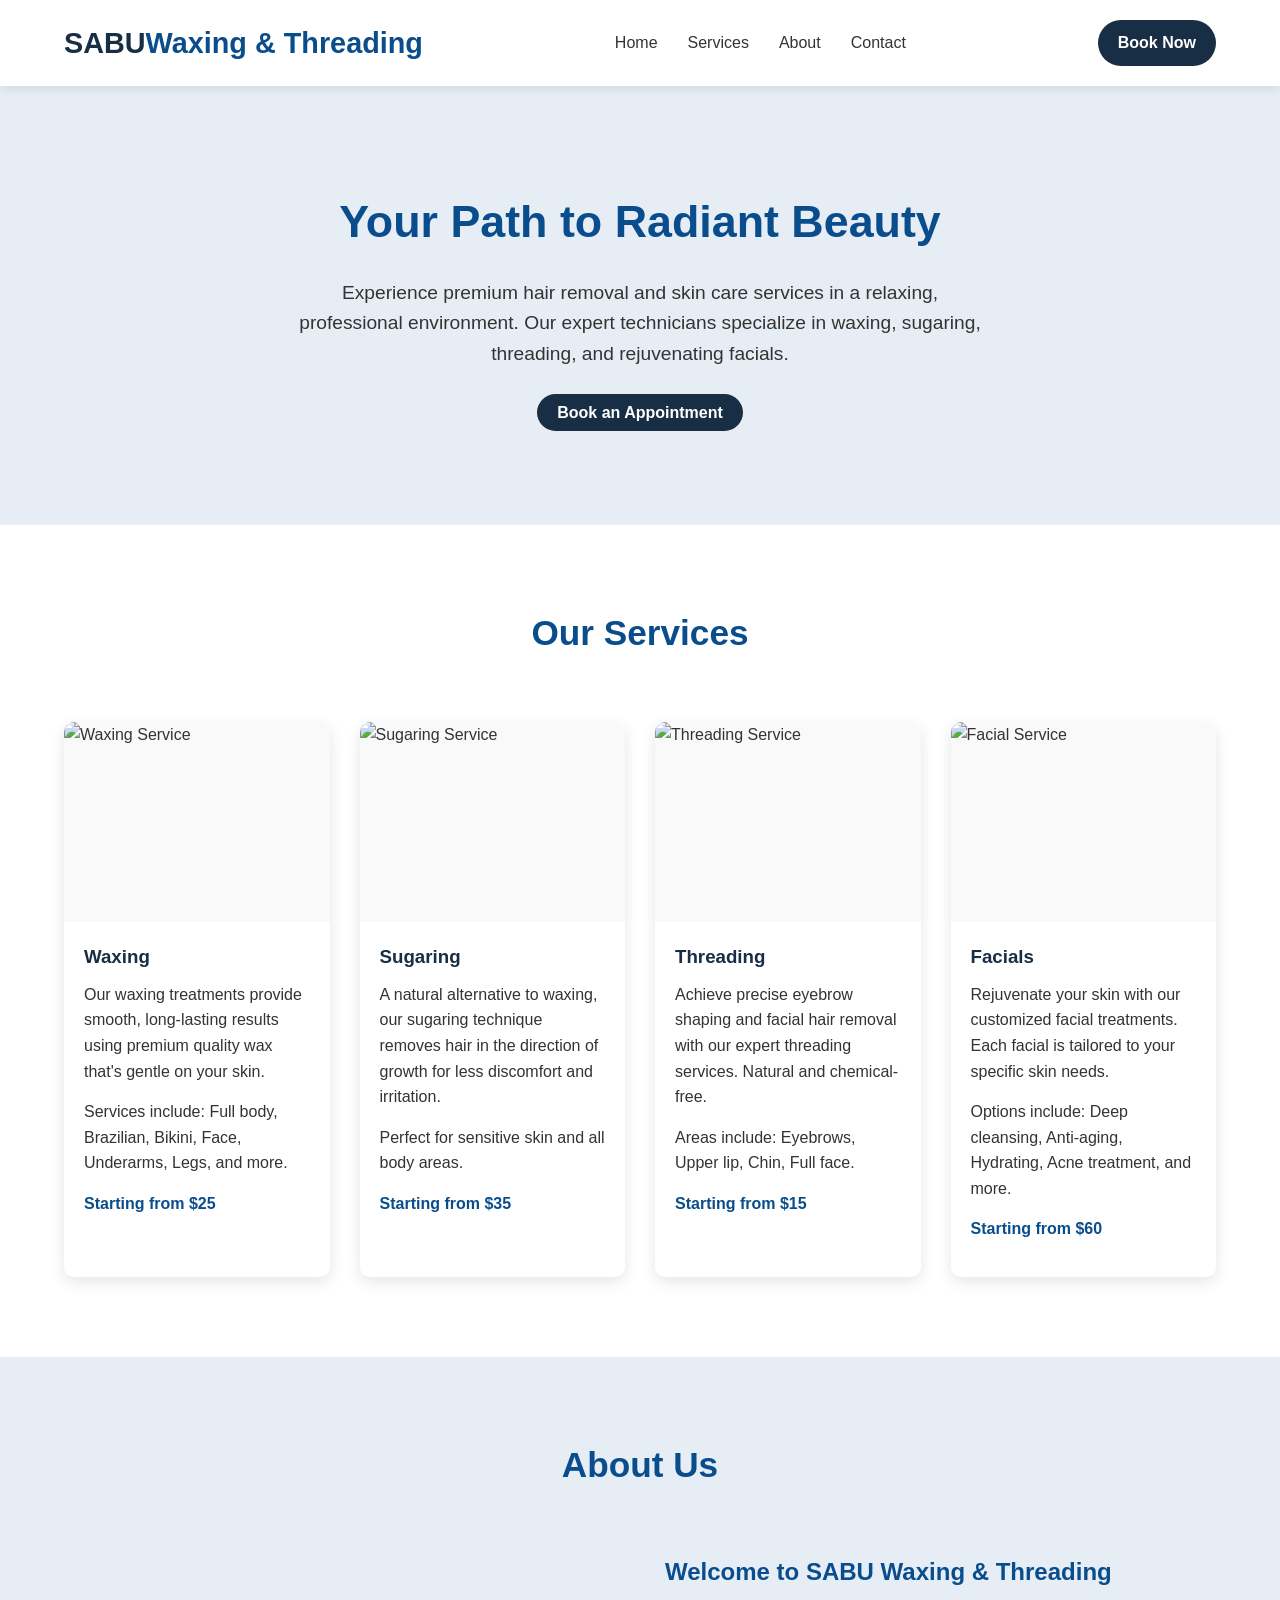
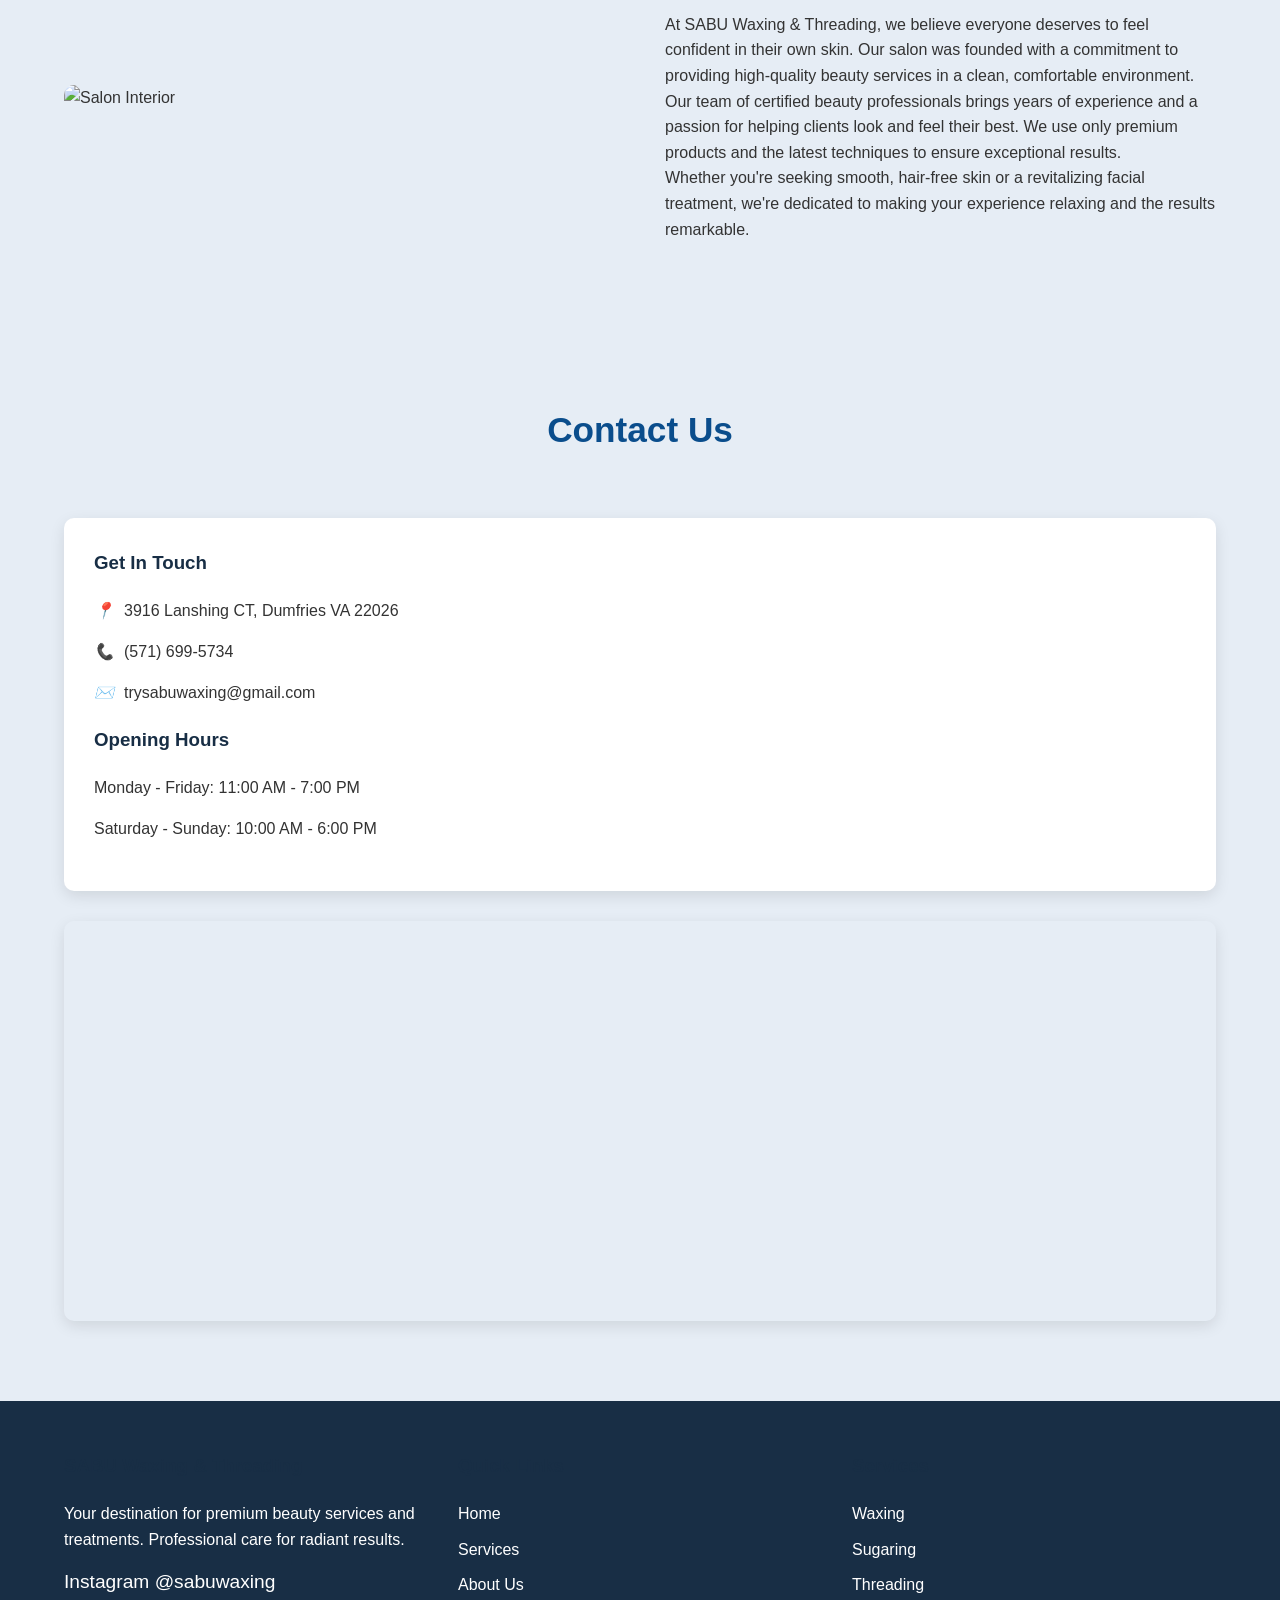
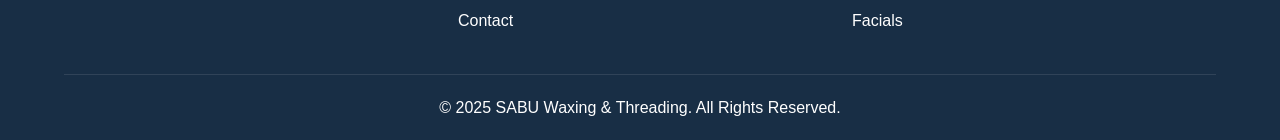
==== commit 62d34644: "Code change" ====
--- a/index.html
+++ b/index.html
@@ -3,89 +3,90 @@
 <head>
     <meta charset="UTF-8">
     <meta name="viewport" content="width=device-width, initial-scale=1.0">
-    <title>Bliss Beauty Studio | Waxing, Sugaring, Threading & Facials</title>
-    <link rel="stylesheet" href="styles.css">
-    <link rel="stylesheet" href="https://cdnjs.cloudflare.com/ajax/libs/font-awesome/6.0.0/css/all.min.css">
-    <link rel="icon" href="images/logo.png" type="image/png">
+    <title>SABU Waxing & Threading - Professional Hair Removal & Facials</title>
+    <link rel="stylesheet" href="sabu-styles.css">
 </head>
 <body>
-    <!-- Header with Navigation -->
+    <!-- Header -->
     <header>
         <div class="container">
-            <div class="logo">
-                <img src="images/logo.png" alt="Bliss Beauty Studio Logo" height="50">
-                <h1>Bliss Beauty Studio</h1>
-            </div>
             <nav>
-                <ul>
+                <a href="#" class="logo">SABU<span>Waxing & Threading</span></a>
+                <ul class="nav-links">
                     <li><a href="#home">Home</a></li>
                     <li><a href="#services">Services</a></li>
                     <li><a href="#about">About</a></li>
-                    <li><a href="#pricing">Pricing</a></li>
-                    <li><a href="#gallery">Gallery</a></li>
                     <li><a href="#contact">Contact</a></li>
-                    <li><a href="#booking" class="btn">Book Now</a></li>
                 </ul>
+                <a href="https://sabu037a.setmore.com/sabu" class="book-btn">Book Now</a>
             </nav>
-            <div class="mobile-menu-btn">
-                <i class="fas fa-bars"></i>
-            </div>
         </div>
     </header>
-
-    <!-- Mobile Menu (hidden by default) -->
-    <div class="mobile-menu">
-        <ul>
-            <li><a href="#home">Home</a></li>
-            <li><a href="#services">Services</a></li>
-            <li><a href="#about">About</a></li>
-            <li><a href="#pricing">Pricing</a></li>
-            <li><a href="#gallery">Gallery</a></li>
-            <li><a href="#contact">Contact</a></li>
-            <li><a href="#booking" class="btn">Book Now</a></li>
-        </ul>
-    </div>
 
     <!-- Hero Section -->
     <section class="hero" id="home">
         <div class="container">
-            <h2>Reveal Your Natural Beauty</h2>
-            <p>Professional waxing, sugaring, threading and facial treatments in a relaxing environment</p>
-            <div class="cta-buttons">
-                <a href="#booking" class="btn">Book Appointment</a>
-                <a href="#services" class="btn secondary">Our Services</a>
-            </div>
+            <h1>Your Path to Radiant Beauty</h1>
+            <p>Experience premium hair removal and skin care services in a relaxing, professional environment. Our expert technicians specialize in waxing, sugaring, threading, and rejuvenating facials.</p>
+            <a href="https://sabu037a.setmore.com/sabu" class="book-btn">Book an Appointment</a>
         </div>
     </section>
 
     <!-- Services Section -->
     <section class="services" id="services">
         <div class="container">
-            <h2>Our Services</h2>
+            <h2 class="section-title">Our Services</h2>
             <div class="services-grid">
+                <!-- Waxing Card -->
                 <div class="service-card">
-                    <img src="images/waxing.jpg" alt="Waxing Service">
-                    <h3>Waxing</h3>
-                    <p>Full body waxing services using premium products for smooth, lasting results.</p>
-                    <a href="#waxing-pricing" class="btn small">View Pricing</a>
+                    <div class="service-img">
+                        <img src="/api/placeholder/400/320" alt="Waxing Service">
+                    </div>
+                    <div class="service-content">
+                        <h3>Waxing</h3>
+                        <p>Our waxing treatments provide smooth, long-lasting results using premium quality wax that's gentle on your skin.</p>
+                        <p>Services include: Full body, Brazilian, Bikini, Face, Underarms, Legs, and more.</p>
+                        <p class="service-price">Starting from $25</p>
+                    </div>
                 </div>
+                
+                <!-- Sugaring Card -->
                 <div class="service-card">
-                    <img src="images/sugaring.jpg" alt="Sugaring Service">
-                    <h3>Sugaring</h3>
-                    <p>Natural hair removal alternative that's gentle on sensitive skin.</p>
-                    <a href="#sugaring-pricing" class="btn small">View Pricing</a>
+                    <div class="service-img">
+                        <img src="/api/placeholder/400/320" alt="Sugaring Service">
+                    </div>
+                    <div class="service-content">
+                        <h3>Sugaring</h3>
+                        <p>A natural alternative to waxing, our sugaring technique removes hair in the direction of growth for less discomfort and irritation.</p>
+                        <p>Perfect for sensitive skin and all body areas.</p>
+                        <p class="service-price">Starting from $35</p>
+                    </div>
                 </div>
+                
+                <!-- Threading Card -->
                 <div class="service-card">
-                    <img src="images/threading.jpg" alt="Threading Service">
-                    <h3>Threading</h3>
-                    <p>Precise eyebrow shaping and facial hair removal with traditional technique.</p>
-                    <a href="#threading-pricing" class="btn small">View Pricing</a>
+                    <div class="service-img">
+                        <img src="/api/placeholder/400/320" alt="Threading Service">
+                    </div>
+                    <div class="service-content">
+                        <h3>Threading</h3>
+                        <p>Achieve precise eyebrow shaping and facial hair removal with our expert threading services. Natural and chemical-free.</p>
+                        <p>Areas include: Eyebrows, Upper lip, Chin, Full face.</p>
+                        <p class="service-price">Starting from $15</p>
+                    </div>
                 </div>
+                
+                <!-- Facial Card -->
                 <div class="service-card">
-                    <img src="images/facial.jpg" alt="Facial Service">
-                    <h3>Facials</h3>
-                    <p>Customized facial treatments to rejuvenate and nourish your skin.</p>
-                    <a href="#facial-pricing" class="btn small">View Pricing</a>
+                    <div class="service-img">
+                        <img src="/api/placeholder/400/320" alt="Facial Service">
+                    </div>
+                    <div class="service-content">
+                        <h3>Facials</h3>
+                        <p>Rejuvenate your skin with our customized facial treatments. Each facial is tailored to your specific skin needs.</p>
+                        <p>Options include: Deep cleansing, Anti-aging, Hydrating, Acne treatment, and more.</p>
+                        <p class="service-price">Starting from $60</p>
+                    </div>
                 </div>
             </div>
         </div>
@@ -94,347 +95,67 @@
     <!-- About Section -->
     <section class="about" id="about">
         <div class="container">
+            <h2 class="section-title">About Us</h2>
             <div class="about-content">
-                <h2>About Our Studio</h2>
-                <p>Welcome to Bliss Beauty Studio, where we combine expertise with personalized care to deliver exceptional beauty services. Our licensed estheticians are dedicated to helping you look and feel your best.</p>
-                <p>We use only high-quality products and maintain the strictest hygiene standards to ensure your comfort and safety during every treatment.</p>
-                <div class="features">
-                    <div class="feature">
-                        <i class="fas fa-certificate"></i>
-                        <span>Certified Professionals</span>
-                    </div>
-                    <div class="feature">
-                        <i class="fas fa-spa"></i>
-                        <span>Premium Products</span>
-                    </div>
-                    <div class="feature">
-                        <i class="fas fa-heart"></i>
-                        <span>Personalized Care</span>
-                    </div>
+                <div class="about-img">
+                    <img src="/api/placeholder/600/400" alt="Salon Interior">
                 </div>
-            </div>
-            <div class="about-image">
-                <img src="images/studio-interior.jpg" alt="Our Beauty Studio">
+                <div class="about-text">
+                    <h2>Welcome to SABU Waxing & Threading</h2>
+                    <p>At SABU Waxing & Threading, we believe everyone deserves to feel confident in their own skin. Our salon was founded with a commitment to providing high-quality beauty services in a clean, comfortable environment.</p>
+                    <p>Our team of certified beauty professionals brings years of experience and a passion for helping clients look and feel their best. We use only premium products and the latest techniques to ensure exceptional results.</p>
+                    <p>Whether you're seeking smooth, hair-free skin or a revitalizing facial treatment, we're dedicated to making your experience relaxing and the results remarkable.</p>
+                </div>
             </div>
         </div>
     </section>
 
-    <!-- Pricing Section -->
-    <section class="pricing" id="pricing">
-        <div class="container">
-            <h2>Service Menu & Pricing</h2>
-            
-            <div class="pricing-tabs">
-                <button class="tab-btn active" data-tab="waxing">Waxing</button>
-                <button class="tab-btn" data-tab="sugaring">Sugaring</button>
-                <button class="tab-btn" data-tab="threading">Threading</button>
-                <button class="tab-btn" data-tab="facials">Facials</button>
-            </div>
-            
-            <div class="pricing-content">
-                <div class="tab-pane active" id="waxing-pricing">
-                    <h3>Waxing Services</h3>
-                    <table>
-                        <tr>
-                            <td>Eyebrows</td>
-                            <td>$15</td>
-                        </tr>
-                        <tr>
-                            <td>Upper Lip</td>
-                            <td>$10</td>
-                        </tr>
-                        <tr>
-                            <td>Chin</td>
-                            <td>$12</td>
-                        </tr>
-                        <tr>
-                            <td>Full Face</td>
-                            <td>$35</td>
-                        </tr>
-                        <tr>
-                            <td>Underarms</td>
-                            <td>$20</td>
-                        </tr>
-                        <tr>
-                            <td>Half Leg</td>
-                            <td>$35</td>
-                        </tr>
-                        <tr>
-                            <td>Full Leg</td>
-                            <td>$55</td>
-                        </tr>
-                        <tr>
-                            <td>Brazilian</td>
-                            <td>$55+</td>
-                        </tr>
-                    </table>
-                </div>
-                
-                <div class="tab-pane" id="sugaring-pricing">
-                    <h3>Sugaring Services</h3>
-                    <table>
-                        <tr>
-                            <td>Eyebrows</td>
-                            <td>$18</td>
-                        </tr>
-                        <tr>
-                            <td>Upper Lip</td>
-                            <td>$12</td>
-                        </tr>
-                        <tr>
-                            <td>Chin</td>
-                            <td>$15</td>
-                        </tr>
-                        <tr>
-                            <td>Full Face</td>
-                            <td>$40</td>
-                        </tr>
-                        <tr>
-                            <td>Underarms</td>
-                            <td>$25</td>
-                        </tr>
-                        <tr>
-                            <td>Half Leg</td>
-                            <td>$40</td>
-                        </tr>
-                        <tr>
-                            <td>Full Leg</td>
-                            <td>$60</td>
-                        </tr>
-                    </table>
-                </div>
-                
-                <div class="tab-pane" id="threading-pricing">
-                    <h3>Threading Services</h3>
-                    <table>
-                        <tr>
-                            <td>Eyebrows</td>
-                            <td>$12</td>
-                        </tr>
-                        <tr>
-                            <td>Upper Lip</td>
-                            <td>$8</td>
-                        </tr>
-                        <tr>
-                            <td>Chin</td>
-                            <td>$10</td>
-                        </tr>
-                        <tr>
-                            <td>Full Face</td>
-                            <td>$30</td>
-                        </tr>
-                        <tr>
-                            <td>Sideburns</td>
-                            <td>$15</td>
-                        </tr>
-                    </table>
-                </div>
-                
-                <div class="tab-pane" id="facial-pricing">
-                    <h3>Facial Services</h3>
-                    <table>
-                        <tr>
-                            <td>Basic Facial</td>
-                            <td>$60</td>
-                        </tr>
-                        <tr>
-                            <td>Deep Cleansing</td>
-                            <td>$75</td>
-                        </tr>
-                        <tr>
-                            <td>Anti-Aging</td>
-                            <td>$85</td>
-                        </tr>
-                        <tr>
-                            <td>Teen Facial</td>
-                            <td>$50</td>
-                        </tr>
-                        <tr>
-                            <td>Men's Facial</td>
-                            <td>$70</td>
-                        </tr>
-                        <tr>
-                            <td>Bridal Package</td>
-                            <td>$120</td>
-                        </tr>
-                    </table>
-                </div>
-            </div>
-            
-            <p class="pricing-note">*Prices may vary based on individual needs. Package deals available.</p>
-        </div>
-    </section>
-
-    <!-- Gallery Section -->
-    <section class="gallery" id="gallery">
-        <div class="container">
-            <h2>Our Work</h2>
-            <div class="gallery-grid">
-                <img src="images/waxing.jpg" alt="Waxing Results">
-                <img src="images/threading.jpg" alt="Threading Results">
-                <img src="images/facial.jpg" alt="Facial Results">
-                <img src="images/sugaring.jpg" alt="Sugaring Results">
-                <img src="images/studio-interior.jpg" alt="Studio Environment">
-                <img src="images/hero-bg.jpg" alt="Happy Client">
-            </div>
-        </div>
-    </section>
-
-    <!-- Booking Section -->
-    <section class="booking" id="booking">
-        <div class="container">
-            <h2>Book Your Appointment</h2>
-            <form id="appointment-form">
-                <div class="form-row">
-                    <div class="form-group">
-                        <label for="name">Full Name</label>
-                        <input type="text" id="name" required>
-                    </div>
-                    <div class="form-group">
-                        <label for="email">Email</label>
-                        <input type="email" id="email" required>
-                    </div>
-                </div>
-                
-                <div class="form-row">
-                    <div class="form-group">
-                        <label for="phone">Phone Number</label>
-                        <input type="tel" id="phone" required>
-                    </div>
-                    <div class="form-group">
-                        <label for="service">Service</label>
-                        <select id="service" required>
-                            <option value="">Select Service</option>
-                            <option>Waxing</option>
-                            <option>Sugaring</option>
-                            <option>Threading</option>
-                            <option>Facial</option>
-                            <option>Combination</option>
-                        </select>
-                    </div>
-                </div>
-                
-                <div class="form-row">
-                    <div class="form-group">
-                        <label for="date">Date</label>
-                        <input type="date" id="date" required>
-                    </div>
-                    <div class="form-group">
-                        <label for="time">Time</label>
-                        <input type="time" id="time" required>
-                    </div>
-                </div>
-                
-                <div class="form-group">
-                    <label for="notes">Special Requests</label>
-                    <textarea id="notes" rows="3"></textarea>
-                </div>
-                
-                <button type="submit" class="btn">Confirm Booking</button>
-            </form>
-        </div>
-    </section>
-
     <!-- Testimonials Section -->
-    <section class="testimonials">
-        <div class="container">
-            <h2>Client Testimonials</h2>
-            <div class="testimonial-slider">
-                <div class="testimonial active">
-                    <p>"The best threading I've ever had! So precise and virtually painless."</p>
-                    <div class="client-info">
-                        <span class="client-name">Sarah M.</span>
-                        <span class="client-rating">★★★★★</span>
-                    </div>
-                </div>
-                <div class="testimonial">
-                    <p>"I switched to sugaring here and will never go back to waxing. So much gentler on my skin."</p>
-                    <div class="client-info">
-                        <span class="client-name">Jessica T.</span>
-                        <span class="client-rating">★★★★★</span>
-                    </div>
-                </div>
-                <div class="testimonial">
-                    <p>"The facial transformed my skin. I've gotten so many compliments since my treatment."</p>
-                    <div class="client-info">
-                        <span class="client-name">Amanda K.</span>
-                        <span class="client-rating">★★★★☆</span>
-                    </div>
-                </div>
-            </div>
-            <div class="slider-controls">
-                <button class="prev-btn"><i class="fas fa-chevron-left"></i></button>
-                <div class="slider-dots"></div>
-                <button class="next-btn"><i class="fas fa-chevron-right"></i></button>
-            </div>
-        </div>
-    </section>
+    <!-- Removed as requested -->
 
     <!-- Contact Section -->
     <section class="contact" id="contact">
         <div class="container">
-            <div class="contact-info">
-                <h2>Contact Us</h2>
-                <p><i class="fas fa-map-marker-alt"></i> 123 Beauty Ave, Your City, ST 12345</p>
-                <p><i class="fas fa-phone"></i> (555) 123-4567</p>
-                <p><i class="fas fa-envelope"></i> info@blissbeautystudio.com</p>
-                <p><i class="fas fa-clock"></i> Hours: Mon-Fri 9am-7pm, Sat 10am-5pm</p>
-                
-                <div class="social-links">
-                    <a href="#"><i class="fab fa-facebook-f"></i></a>
-                    <a href="#"><i class="fab fa-instagram"></i></a>
-                    <a href="#"><i class="fab fa-yelp"></i></a>
-                    <a href="#"><i class="fab fa-tiktok"></i></a>
+            <h2 class="section-title">Contact Us</h2>
+            <div class="contact-wrapper">
+                <div class="contact-info" style="width: 100%;">
+                    <h3>Get In Touch</h3>
+                    <div class="contact-details">
+                        <div>
+                            <i>📍</i>
+                            <p>3916 Lanshing CT, Dumfries VA 22026</p>
+                        </div>
+                        <div>
+                            <i>📞</i>
+                            <p>(571) 699-5734</p>
+                        </div>
+                        <div>
+                            <i>✉️</i>
+                            <p>trysabuwaxing@gmail.com</p>
+                        </div>
+                    </div>
+                    <h3>Opening Hours</h3>
+                    <div class="contact-details">
+                        <div>
+                            <p>Monday - Friday: 11:00 AM - 7:00 PM</p>
+                        </div>
+                        <div>
+                            <p>Saturday - Sunday: 10:00 AM - 6:00 PM</p>
+                        </div>
+                    </div>
                 </div>
             </div>
-            
-            <div class="contact-form">
-                <h3>Send Us a Message</h3>
-                <form id="contact-form">
-                    <div class="form-group">
-                        <input type="text" placeholder="Your Name" required>
-                    </div>
-                    <div class="form-group">
-                        <input type="email" placeholder="Email" required>
-                    </div>
-                    <div class="form-group">
-                        <input type="text" placeholder="Subject">
-                    </div>
-                    <div class="form-group">
-                        <textarea placeholder="Your Message" rows="4" required></textarea>
-                    </div>
-                    <button type="submit" class="btn">Send Message</button>
-                </form>
-            </div>
-        </div>
-    </section>
-
-    <!-- Map Section -->
-    <div class="map">
-        <iframe src="https://www.google.com/maps/embed?pb=!1m18!1m12!1m3!1d3022.215373510548!2d-73.98784492452545!3d40.74844097138946!2m3!1f0!2f0!3f0!3m2!1i1024!2i768!4f13.1!3m3!1m2!1s0x0%3A0x0!2zNDDCsDQ0JzU0LjQiTiA3M8KwNTknMDkuNyJX!5e0!3m2!1sen!2sus!4v1620000000000!5m2!1sen!2sus" allowfullscreen="" loading="lazy"></iframe>
-    </div>
-
-    <!-- FAQ Section -->
-    <section class="faq">
-        <div class="container">
-            <h2>Frequently Asked Questions</h2>
-            <div class="faq-item">
-                <button class="faq-question">How should I prepare for my waxing appointment?</button>
-                <div class="faq-answer">
-                    <p>For best results, exfoliate the area 24 hours before your appointment and avoid moisturizers on the day. Hair should be at least 1/4 inch long (about the length of a grain of rice). Avoid sun exposure and tanning 24 hours before and after your appointment.</p>
-                </div>
-            </div>
-            <div class="faq-item">
-                <button class="faq-question">What's the difference between waxing and sugaring?</button>
-                <div class="faq-answer">
-                    <p>Sugaring uses a natural paste made of sugar, lemon, and water that's applied at body temperature and removes hair in the direction of growth. It's less painful than waxing and better for sensitive skin. Waxing uses resin-based wax that's applied warm and removed against the direction of hair growth.</p>
-                </div>
-            </div>
-            <div class="faq-item">
-                <button class="faq-question">How often should I get facials?</button>
-                <div class="faq-answer">
-                    <p>For most skin types, we recommend a facial every 4-6 weeks to maintain optimal skin health. This aligns with the skin's natural renewal cycle. However, we can customize a schedule based on your specific skin concerns and goals during your consultation.</p>
-                </div>
+            <div class="map-container" style="height: 400px; border-radius: 10px; overflow: hidden; box-shadow: 0 5px 15px rgba(0, 0, 0, 0.1); margin-top: 30px;">
+                <!-- Embedding Google Maps iframe with the address -->
+                <iframe 
+                    src="https://www.google.com/maps/embed?pb=!1m18!1m12!1m3!1d3124.775962175777!2d-77.34605052346693!3d38.55978087111244!2m3!1f0!2f0!3f0!3m2!1i1024!2i768!4f13.1!3m3!1m2!1s0x89b6f2a2ef02e4a7%3A0x9e14c0cfd7d21d3d!2s3916%20Lansing%20Ct%2C%20Dumfries%2C%20VA%2022026!5e0!3m2!1sen!2sus!4v1716367749063!5m2!1sen!2sus" 
+                    width="100%" 
+                    height="100%" 
+                    style="border:0;" 
+                    allowfullscreen="" 
+                    loading="lazy" 
+                    referrerpolicy="no-referrer-when-downgrade">
+                </iframe>
             </div>
         </div>
     </section>
@@ -443,48 +164,36 @@
     <footer>
         <div class="container">
             <div class="footer-content">
-                <div class="footer-logo">
-                    <img src="images/logo.png" alt="Bliss Beauty Studio" height="40">
-                    <p>Professional skin care services to enhance your natural beauty.</p>
+                <div class="footer-section">
+                    <h3>SABU Waxing & Threading</h3>
+                    <p>Your destination for premium beauty services and treatments. Professional care for radiant results.</p>
+                    <div class="social-icons">
+                        <a href="https://www.instagram.com/sabuwaxing" target="_blank"><span>Instagram @sabuwaxing</span></a>
+                    </div>
                 </div>
-                <div class="footer-links">
+                <div class="footer-section">
                     <h3>Quick Links</h3>
                     <ul>
                         <li><a href="#home">Home</a></li>
                         <li><a href="#services">Services</a></li>
-                        <li><a href="#pricing">Pricing</a></li>
-                        <li><a href="#about">About</a></li>
+                        <li><a href="#about">About Us</a></li>
                         <li><a href="#contact">Contact</a></li>
                     </ul>
                 </div>
-                <div class="footer-services">
+                <div class="footer-section">
                     <h3>Services</h3>
                     <ul>
-                        <li><a href="#waxing-pricing">Waxing</a></li>
-                        <li><a href="#sugaring-pricing">Sugaring</a></li>
-                        <li><a href="#threading-pricing">Threading</a></li>
-                        <li><a href="#facial-pricing">Facials</a></li>
+                        <li><a href="#services">Waxing</a></li>
+                        <li><a href="#services">Sugaring</a></li>
+                        <li><a href="#services">Threading</a></li>
+                        <li><a href="#services">Facials</a></li>
                     </ul>
-                </div>
-                <div class="footer-newsletter">
-                    <h3>Newsletter</h3>
-                    <p>Subscribe for special offers and beauty tips</p>
-                    <form>
-                        <input type="email" placeholder="Your Email">
-                        <button type="submit"><i class="fas fa-paper-plane"></i></button>
-                    </form>
                 </div>
             </div>
             <div class="footer-bottom">
-                <p>&copy; 2023 Bliss Beauty Studio. All rights reserved.</p>
-                <div class="legal-links">
-                    <a href="#">Privacy Policy</a>
-                    <a href="#">Terms of Service</a>
-                </div>
+                <p>&copy; 2025 SABU Waxing & Threading. All Rights Reserved.</p>
             </div>
         </div>
     </footer>
-
-    <script src="scripts.js"></script>
 </body>
 </html>
--- a/sabu-styles.css
+++ b/sabu-styles.css
@@ -0,0 +1,319 @@
+:root {
+    --primary: #182e45;
+    --secondary: #e6edf5;
+    --accent: #0a4d8c;
+    --text: #333333;
+    --light: #ffffff;
+    --dark: #182e45;
+}
+
+* {
+    margin: 0;
+    padding: 0;
+    box-sizing: border-box;
+    font-family: 'Segoe UI', Tahoma, Geneva, Verdana, sans-serif;
+}
+
+body {
+    color: var(--text);
+    line-height: 1.6;
+}
+
+.container {
+    width: 90%;
+    max-width: 1200px;
+    margin: 0 auto;
+}
+
+/* Navigation */
+header {
+    background-color: var(--light);
+    box-shadow: 0 2px 10px rgba(0, 0, 0, 0.1);
+    position: sticky;
+    top: 0;
+    z-index: 100;
+}
+
+nav {
+    display: flex;
+    justify-content: space-between;
+    align-items: center;
+    padding: 20px 0;
+}
+
+.logo {
+    font-size: 1.8rem;
+    font-weight: 700;
+    color: var(--primary);
+    text-decoration: none;
+}
+
+.logo span {
+    color: var(--accent);
+}
+
+.nav-links {
+    display: flex;
+    list-style: none;
+}
+
+.nav-links li a {
+    padding: 0 15px;
+    text-decoration: none;
+    color: var(--text);
+    font-weight: 500;
+    transition: color 0.3s;
+}
+
+.nav-links li a:hover {
+    color: var(--primary);
+}
+
+.book-btn {
+    background-color: var(--primary);
+    color: var(--light);
+    padding: 10px 20px;
+    border-radius: 30px;
+    text-decoration: none;
+    font-weight: 600;
+    transition: background-color 0.3s;
+}
+
+.book-btn:hover {
+    background-color: var(--accent);
+}
+
+/* Hero Section */
+.hero {
+    background-color: var(--secondary);
+    padding: 100px 0;
+    text-align: center;
+}
+
+.hero h1 {
+    font-size: 2.8rem;
+    color: var(--accent);
+    margin-bottom: 20px;
+}
+
+.hero p {
+    font-size: 1.2rem;
+    margin-bottom: 30px;
+    max-width: 700px;
+    margin-left: auto;
+    margin-right: auto;
+}
+
+/* Services Section */
+.services {
+    padding: 80px 0;
+}
+
+.section-title {
+    text-align: center;
+    margin-bottom: 60px;
+    color: var(--accent);
+    font-size: 2.2rem;
+}
+
+.services-grid {
+    display: grid;
+    grid-template-columns: repeat(auto-fit, minmax(250px, 1fr));
+    gap: 30px;
+}
+
+.service-card {
+    background-color: var(--light);
+    border-radius: 10px;
+    overflow: hidden;
+    box-shadow: 0 5px 15px rgba(0, 0, 0, 0.1);
+    transition: transform 0.3s;
+}
+
+.service-card:hover {
+    transform: translateY(-10px);
+}
+
+.service-img {
+    height: 200px;
+    background-color: #f9f9f9;
+    display: flex;
+    justify-content: center;
+    align-items: center;
+}
+
+.service-img img {
+    width: 100%;
+    height: 100%;
+    object-fit: cover;
+}
+
+.service-content {
+    padding: 20px;
+}
+
+.service-content h3 {
+    color: var(--primary);
+    margin-bottom: 10px;
+}
+
+.service-content p {
+    margin-bottom: 15px;
+}
+
+.service-price {
+    font-weight: 600;
+    color: var(--accent);
+}
+
+/* About Section */
+.about {
+    padding: 80px 0;
+    background-color: var(--secondary);
+}
+
+.about-content {
+    display: flex;
+    align-items: center;
+    gap: 50px;
+}
+
+.about-img {
+    flex: 1;
+}
+
+.about-img img {
+    width: 100%;
+    border-radius: 10px;
+}
+
+.about-text {
+    flex: 1;
+}
+
+.about-text h2 {
+    color: var(--accent);
+    margin-bottom: 20px;
+}
+
+/* Contact Section */
+.contact {
+    padding: 80px 0;
+    background-color: var(--secondary);
+}
+
+.contact-wrapper {
+    display: grid;
+    grid-template-columns: repeat(auto-fit, minmax(300px, 1fr));
+    gap: 50px;
+}
+
+.contact-info {
+    background-color: var(--light);
+    border-radius: 10px;
+    padding: 30px;
+    box-shadow: 0 5px 15px rgba(0, 0, 0, 0.1);
+}
+
+.contact-info h3 {
+    color: var(--primary);
+    margin-bottom: 20px;
+}
+
+.contact-details {
+    margin-bottom: 20px;
+}
+
+.contact-details div {
+    display: flex;
+    align-items: center;
+    margin-bottom: 15px;
+}
+
+.contact-details i {
+    margin-right: 10px;
+    color: var(--primary);
+}
+
+.map-container {
+    height: 400px;
+    border-radius: 10px;
+    overflow: hidden;
+    box-shadow: 0 5px 15px rgba(0, 0, 0, 0.1);
+    margin-top: 30px;
+}
+
+/* Footer */
+footer {
+    background-color: var(--dark);
+    color: var(--light);
+    padding: 50px 0 20px;
+}
+
+.footer-content {
+    display: grid;
+    grid-template-columns: repeat(auto-fit, minmax(200px, 1fr));
+    gap: 30px;
+    margin-bottom: 30px;
+}
+
+.footer-section h3 {
+    color: var(--primary);
+    margin-bottom: 20px;
+}
+
+.footer-section ul {
+    list-style: none;
+}
+
+.footer-section ul li {
+    margin-bottom: 10px;
+}
+
+.footer-section ul li a {
+    color: var(--light);
+    text-decoration: none;
+    transition: color 0.3s;
+}
+
+.footer-section ul li a:hover {
+    color: var(--primary);
+}
+
+.footer-bottom {
+    text-align: center;
+    padding-top: 20px;
+    border-top: 1px solid rgba(255, 255, 255, 0.1);
+}
+
+.social-icons {
+    display: flex;
+    gap: 15px;
+    margin-top: 15px;
+}
+
+.social-icons a {
+    color: var(--light);
+    font-size: 1.2rem;
+    transition: color 0.3s;
+    text-decoration: none;
+}
+
+.social-icons a:hover {
+    color: var(--primary);
+}
+
+/* Responsive Design */
+@media (max-width: 768px) {
+    .nav-links {
+        display: none;
+    }
+    
+    .about-content {
+        flex-direction: column;
+    }
+    
+    .hero h1 {
+        font-size: 2.2rem;
+    }
+}
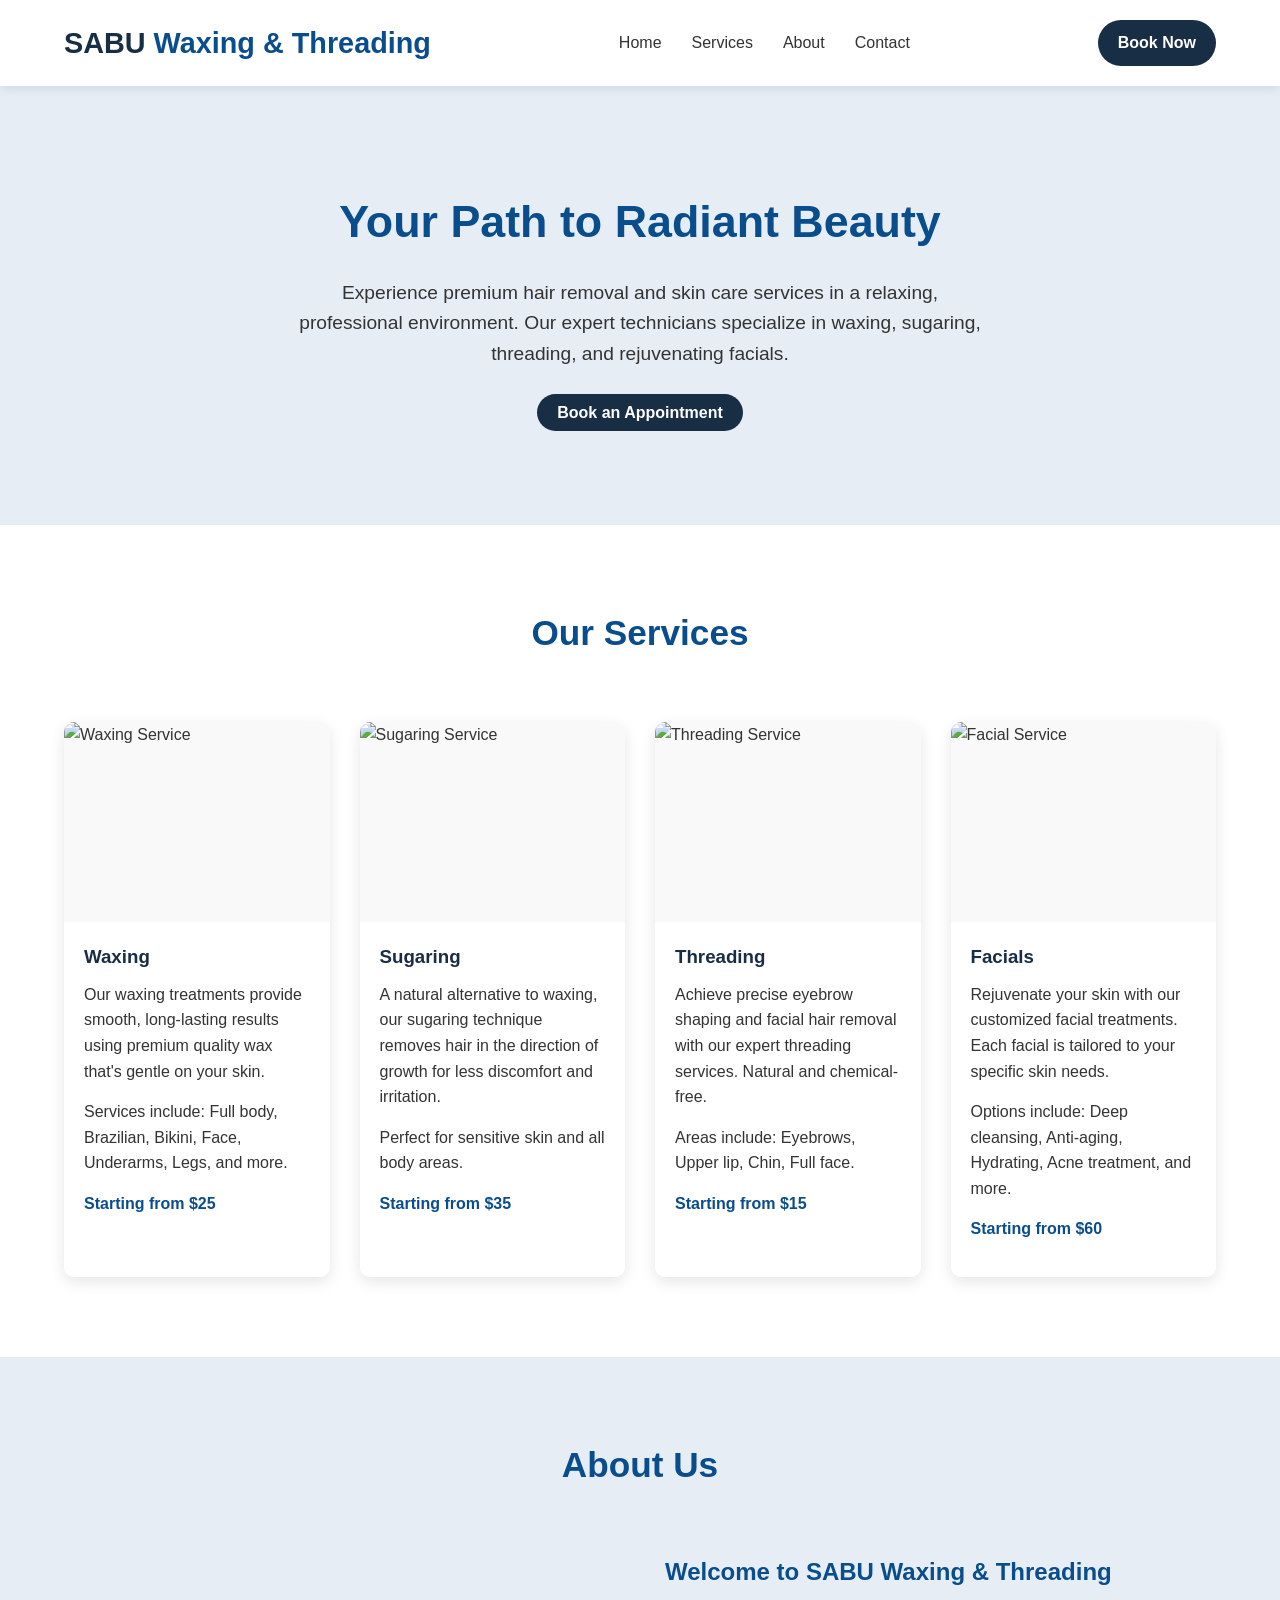
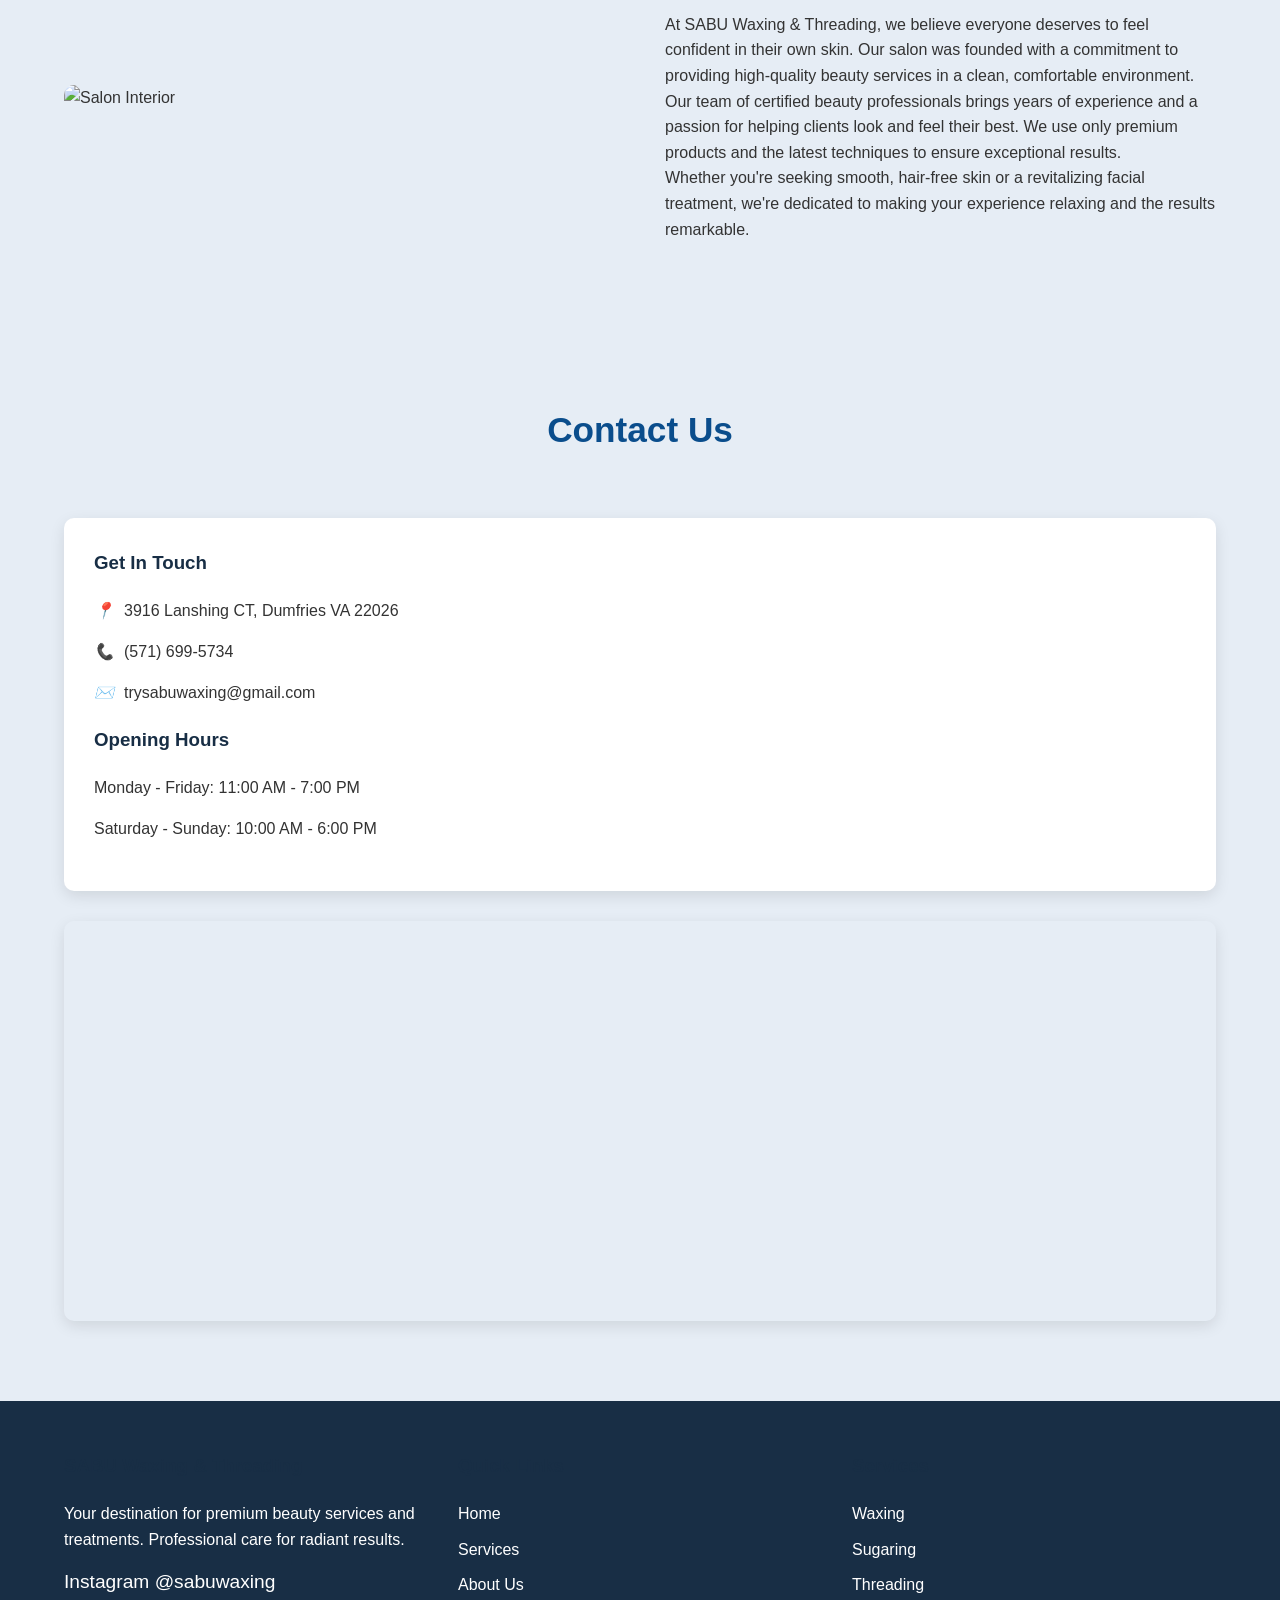
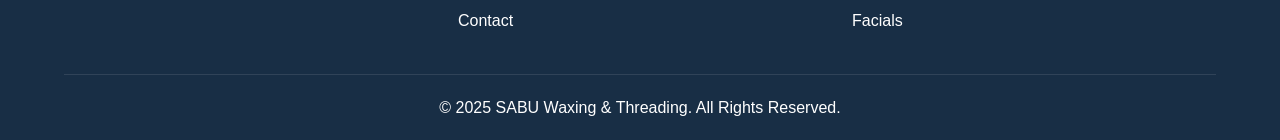
==== commit 496cf83e: "Heading change" ====
--- a/index.html
+++ b/index.html
@@ -11,7 +11,7 @@
     <header>
         <div class="container">
             <nav>
-                <a href="#" class="logo">SABU<span>Waxing & Threading</span></a>
+                <a href="#" class="logo">SABU<span> Waxing & Threading</span></a>
                 <ul class="nav-links">
                     <li><a href="#home">Home</a></li>
                     <li><a href="#services">Services</a></li>
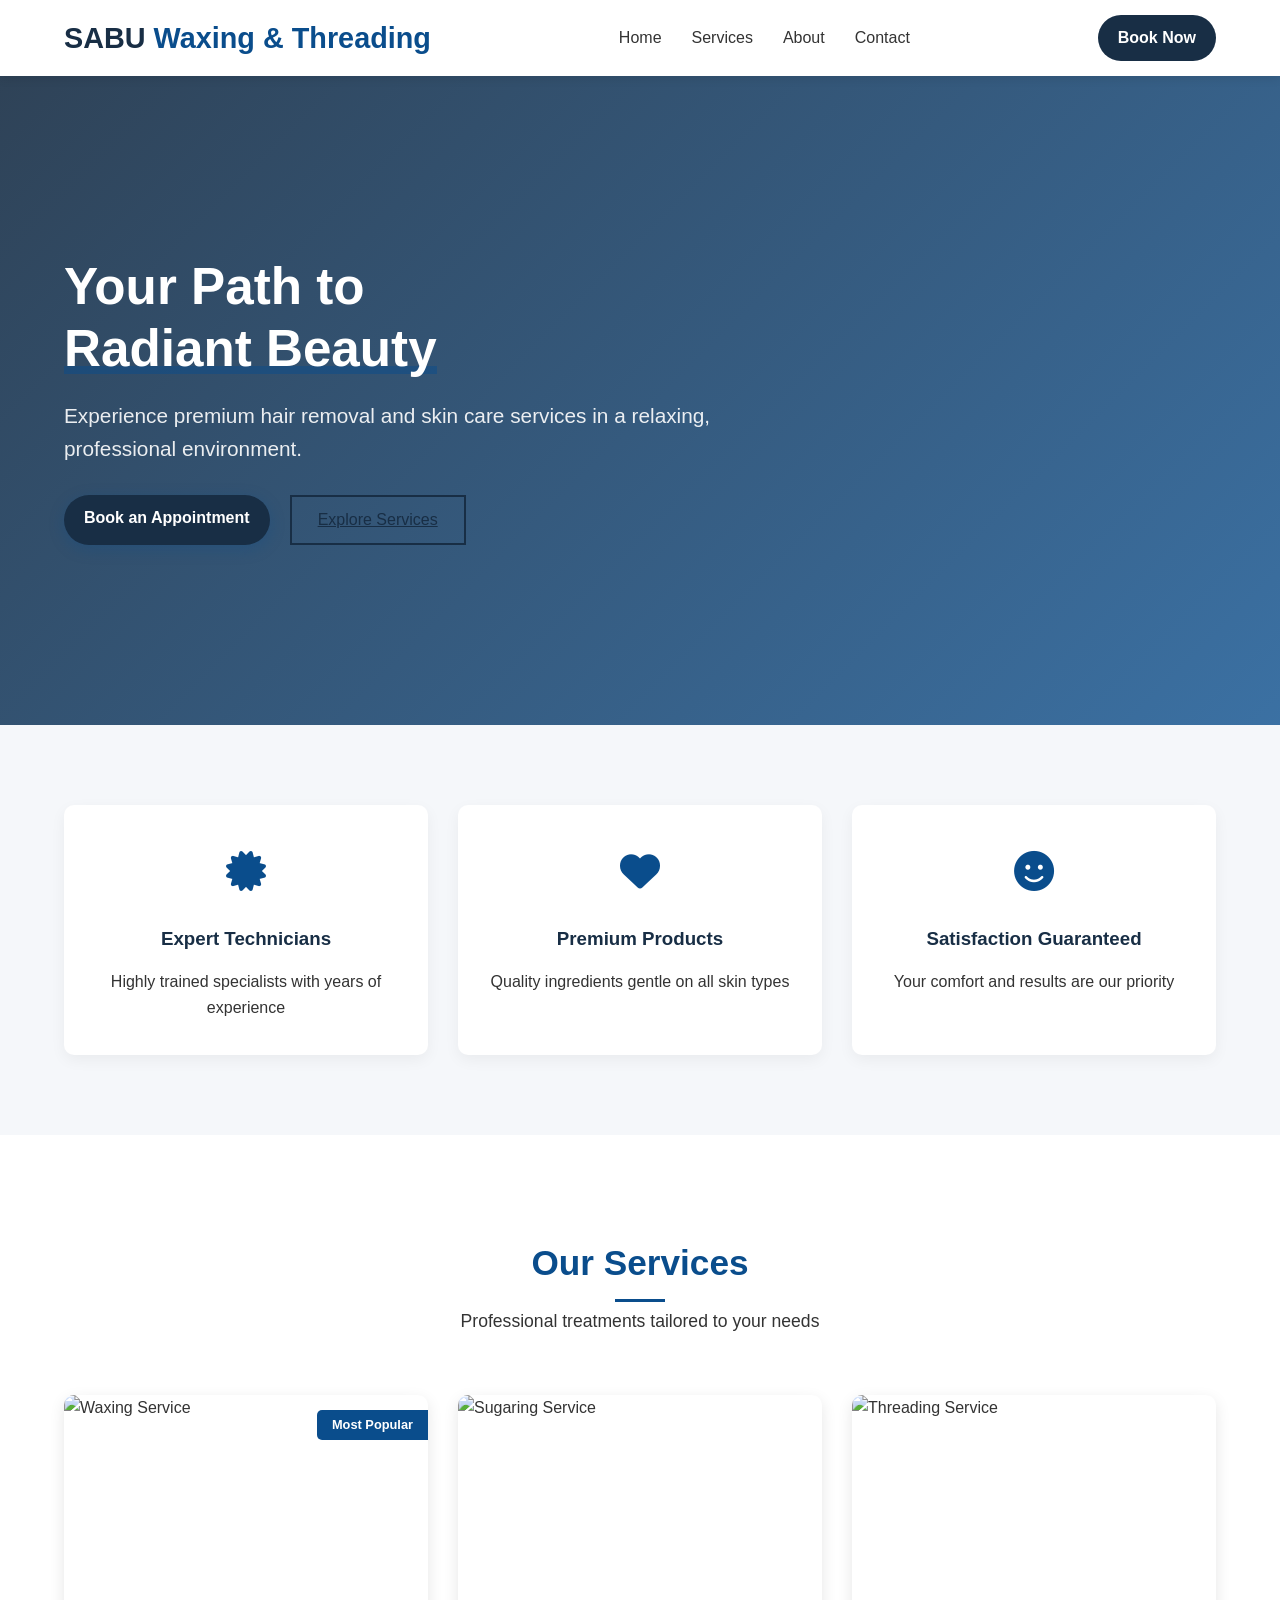
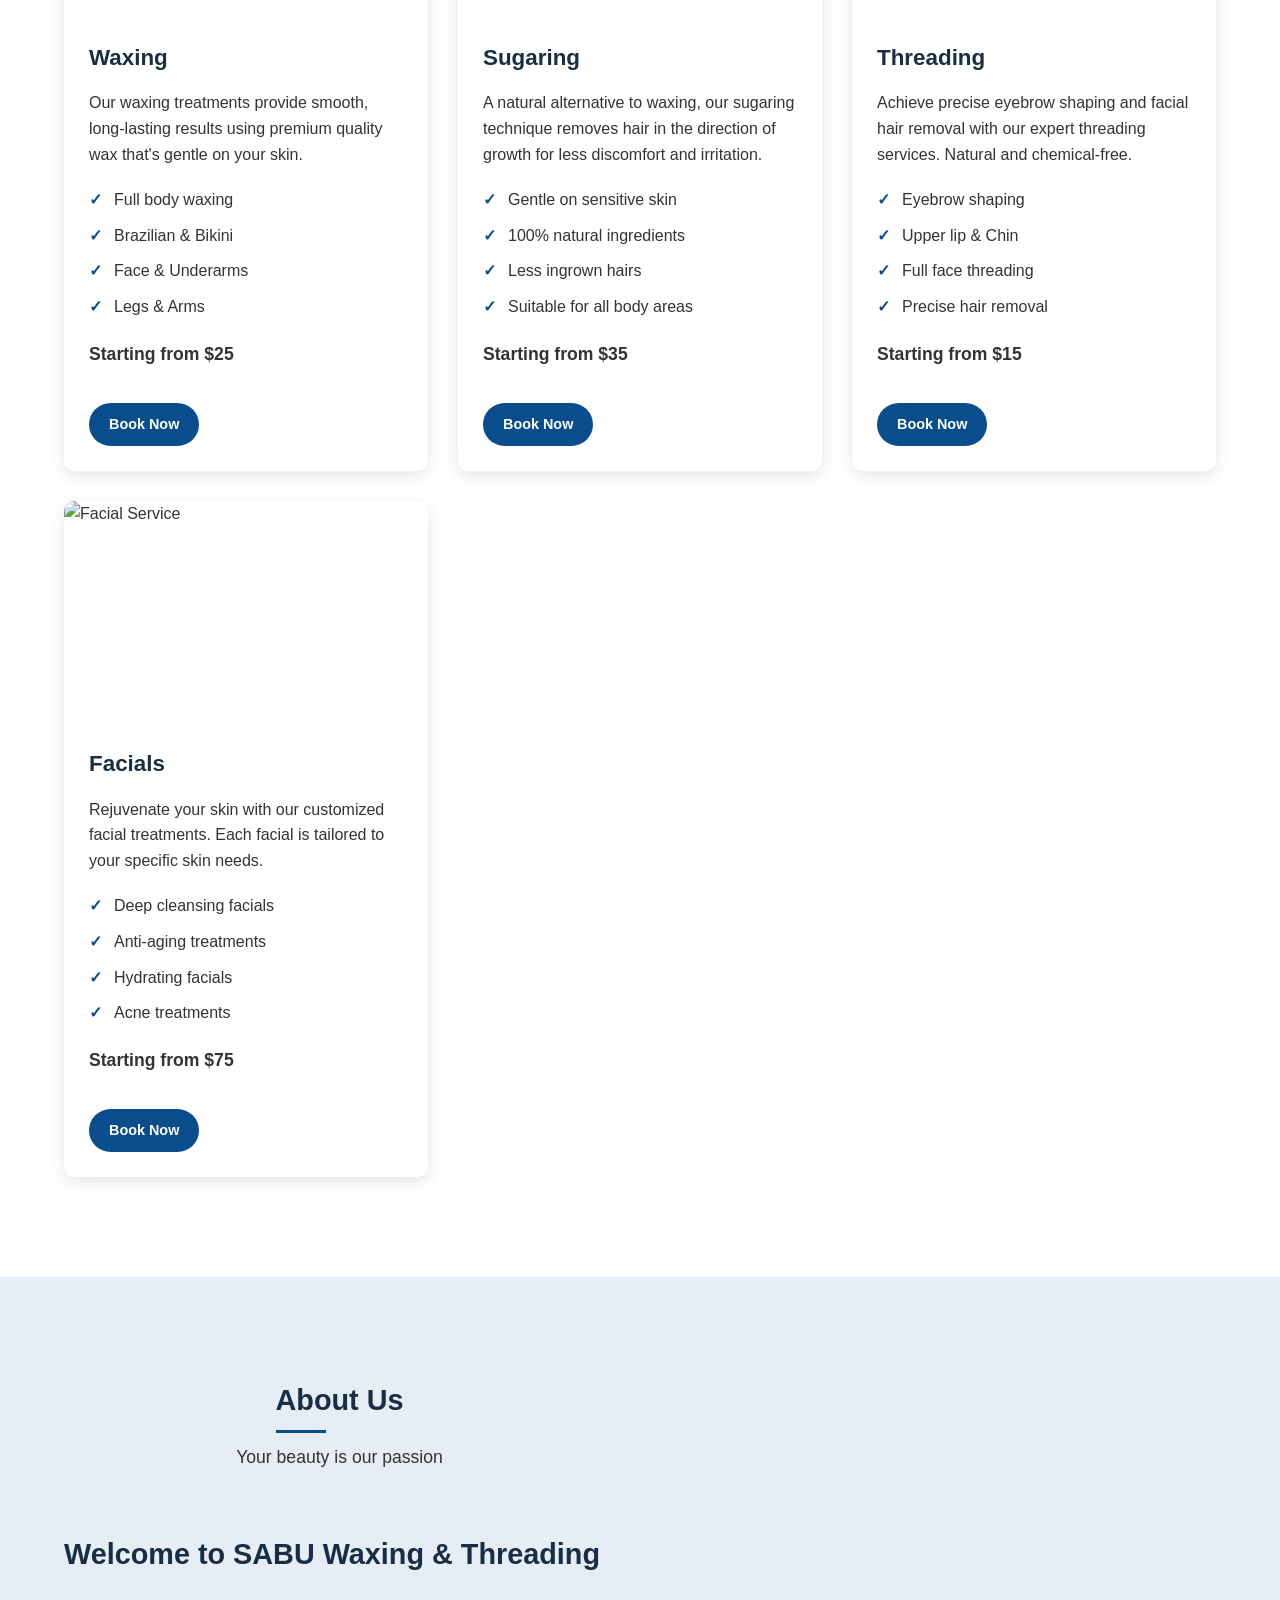
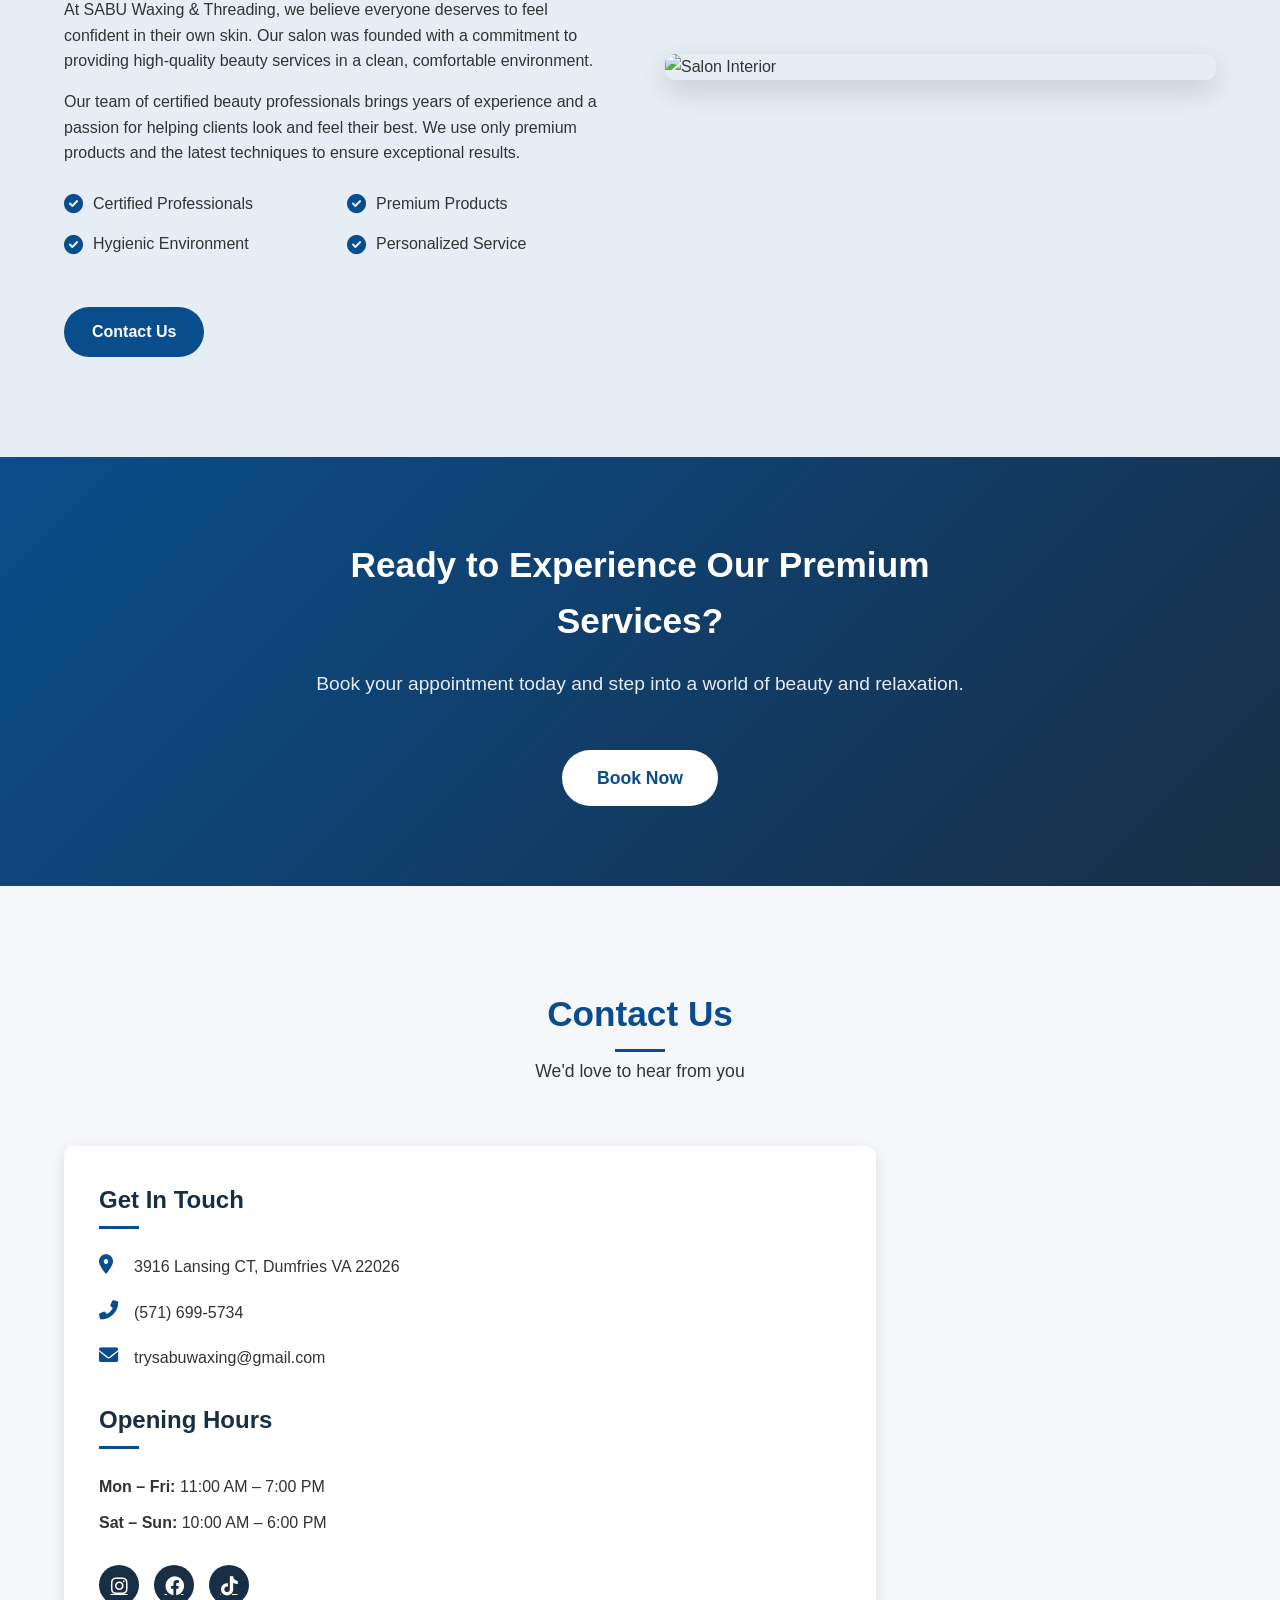
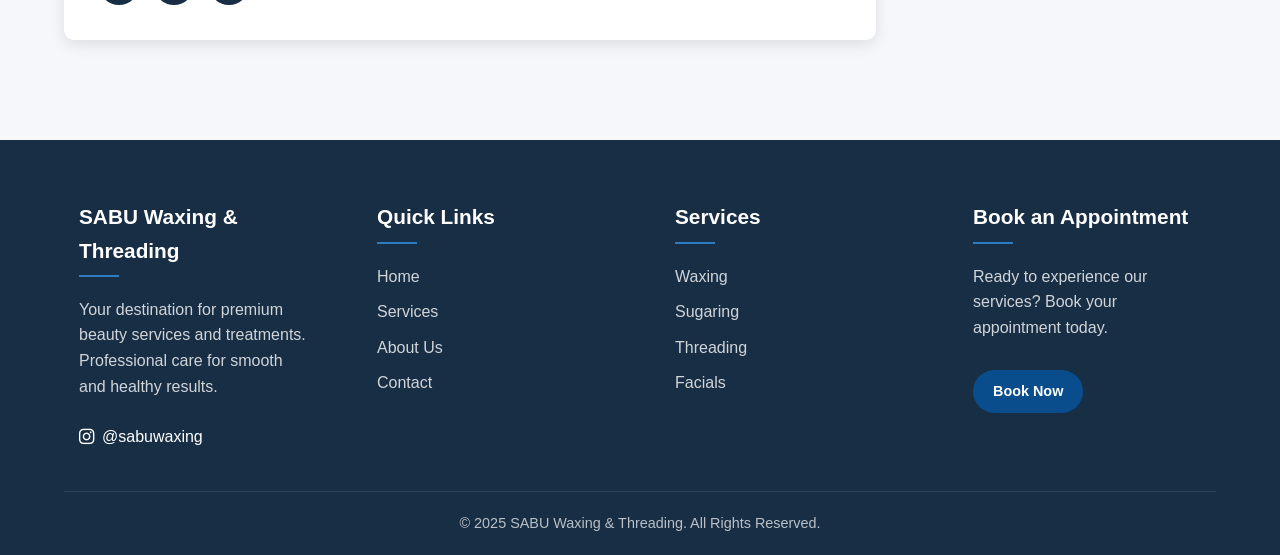
==== commit 9caea040: "layout changes and mobile version support" ====
--- a/index.html
+++ b/index.html
@@ -5,13 +5,17 @@
     <meta name="viewport" content="width=device-width, initial-scale=1.0">
     <title>SABU Waxing & Threading - Professional Hair Removal & Facials</title>
     <link rel="stylesheet" href="sabu-styles.css">
+    <link rel="stylesheet" href="https://cdnjs.cloudflare.com/ajax/libs/font-awesome/6.0.0-beta3/css/all.min.css">
 </head>
 <body>
     <!-- Header -->
     <header>
         <div class="container">
             <nav>
-                <a href="#" class="logo">SABU<span> Waxing & Threading</span></a>
+                <a href="#" class="logo">SABU <span>Waxing & Threading</span></a>
+                <div class="mobile-menu-btn">
+                    <i class="fas fa-bars"></i>
+                </div>
                 <ul class="nav-links">
                     <li><a href="#home">Home</a></li>
                     <li><a href="#services">Services</a></li>
@@ -25,28 +29,73 @@
 
     <!-- Hero Section -->
     <section class="hero" id="home">
-        <div class="container">
-            <h1>Your Path to Radiant Beauty</h1>
-            <p>Experience premium hair removal and skin care services in a relaxing, professional environment. Our expert technicians specialize in waxing, sugaring, threading, and rejuvenating facials.</p>
-            <a href="https://sabu037a.setmore.com/sabu" class="book-btn">Book an Appointment</a>
+        <div class="hero-overlay"></div>
+        <div class="container">
+            <div class="hero-content">
+                <h1>Your Path to <span class="highlight">Radiant Beauty</span></h1>
+                <p>Experience premium hair removal and skin care services in a relaxing, professional environment.</p>
+                <div class="hero-buttons">
+                    <a href="https://sabu037a.setmore.com/sabu" class="book-btn primary-btn">Book an Appointment</a>
+                    <a href="#services" class="secondary-btn">Explore Services</a>
+                </div>
+            </div>
+        </div>
+    </section>
+
+    <!-- Features Section -->
+    <section class="features">
+        <div class="container">
+            <div class="features-grid">
+                <div class="feature-card">
+                    <div class="feature-icon">
+                        <i class="fas fa-certificate"></i>
+                    </div>
+                    <h3>Expert Technicians</h3>
+                    <p>Highly trained specialists with years of experience</p>
+                </div>
+                <div class="feature-card">
+                    <div class="feature-icon">
+                        <i class="fas fa-heart"></i>
+                    </div>
+                    <h3>Premium Products</h3>
+                    <p>Quality ingredients gentle on all skin types</p>
+                </div>
+                <div class="feature-card">
+                    <div class="feature-icon">
+                        <i class="fas fa-smile"></i>
+                    </div>
+                    <h3>Satisfaction Guaranteed</h3>
+                    <p>Your comfort and results are our priority</p>
+                </div>
+            </div>
         </div>
     </section>
 
     <!-- Services Section -->
     <section class="services" id="services">
         <div class="container">
-            <h2 class="section-title">Our Services</h2>
+            <div class="section-header">
+                <h2 class="section-title">Our Services</h2>
+                <p class="section-subtitle">Professional treatments tailored to your needs</p>
+            </div>
             <div class="services-grid">
                 <!-- Waxing Card -->
                 <div class="service-card">
                     <div class="service-img">
                         <img src="/api/placeholder/400/320" alt="Waxing Service">
+                        <div class="service-badge">Most Popular</div>
                     </div>
                     <div class="service-content">
                         <h3>Waxing</h3>
                         <p>Our waxing treatments provide smooth, long-lasting results using premium quality wax that's gentle on your skin.</p>
-                        <p>Services include: Full body, Brazilian, Bikini, Face, Underarms, Legs, and more.</p>
+                        <ul class="service-list">
+                            <li>Full body waxing</li>
+                            <li>Brazilian & Bikini</li>
+                            <li>Face & Underarms</li>
+                            <li>Legs & Arms</li>
+                        </ul>
                         <p class="service-price">Starting from $25</p>
+                        <a href="https://sabu037a.setmore.com/sabu" class="service-btn">Book Now</a>
                     </div>
                 </div>
                 
@@ -58,8 +107,14 @@
                     <div class="service-content">
                         <h3>Sugaring</h3>
                         <p>A natural alternative to waxing, our sugaring technique removes hair in the direction of growth for less discomfort and irritation.</p>
-                        <p>Perfect for sensitive skin and all body areas.</p>
+                        <ul class="service-list">
+                            <li>Gentle on sensitive skin</li>
+                            <li>100% natural ingredients</li>
+                            <li>Less ingrown hairs</li>
+                            <li>Suitable for all body areas</li>
+                        </ul>
                         <p class="service-price">Starting from $35</p>
+                        <a href="https://sabu037a.setmore.com/sabu" class="service-btn">Book Now</a>
                     </div>
                 </div>
                 
@@ -71,8 +126,14 @@
                     <div class="service-content">
                         <h3>Threading</h3>
                         <p>Achieve precise eyebrow shaping and facial hair removal with our expert threading services. Natural and chemical-free.</p>
-                        <p>Areas include: Eyebrows, Upper lip, Chin, Full face.</p>
+                        <ul class="service-list">
+                            <li>Eyebrow shaping</li>
+                            <li>Upper lip & Chin</li>
+                            <li>Full face threading</li>
+                            <li>Precise hair removal</li>
+                        </ul>
                         <p class="service-price">Starting from $15</p>
+                        <a href="https://sabu037a.setmore.com/sabu" class="service-btn">Book Now</a>
                     </div>
                 </div>
                 
@@ -84,8 +145,14 @@
                     <div class="service-content">
                         <h3>Facials</h3>
                         <p>Rejuvenate your skin with our customized facial treatments. Each facial is tailored to your specific skin needs.</p>
-                        <p>Options include: Deep cleansing, Anti-aging, Hydrating, Acne treatment, and more.</p>
-                        <p class="service-price">Starting from $60</p>
+                        <ul class="service-list">
+                            <li>Deep cleansing facials</li>
+                            <li>Anti-aging treatments</li>
+                            <li>Hydrating facials</li>
+                            <li>Acne treatments</li>
+                        </ul>
+                        <p class="service-price">Starting from $75</p>
+                        <a href="https://sabu037a.setmore.com/sabu" class="service-btn">Book Now</a>
                     </div>
                 </div>
             </div>
@@ -95,67 +162,102 @@
     <!-- About Section -->
     <section class="about" id="about">
         <div class="container">
-            <h2 class="section-title">About Us</h2>
             <div class="about-content">
-                <div class="about-img">
-                    <img src="/api/placeholder/600/400" alt="Salon Interior">
-                </div>
                 <div class="about-text">
+                    <div class="section-header left-aligned">
+                        <h2 class="section-title">About Us</h2>
+                        <p class="section-subtitle">Your beauty is our passion</p>
+                    </div>
                     <h2>Welcome to SABU Waxing & Threading</h2>
                     <p>At SABU Waxing & Threading, we believe everyone deserves to feel confident in their own skin. Our salon was founded with a commitment to providing high-quality beauty services in a clean, comfortable environment.</p>
                     <p>Our team of certified beauty professionals brings years of experience and a passion for helping clients look and feel their best. We use only premium products and the latest techniques to ensure exceptional results.</p>
-                    <p>Whether you're seeking smooth, hair-free skin or a revitalizing facial treatment, we're dedicated to making your experience relaxing and the results remarkable.</p>
-                </div>
-            </div>
-        </div>
-    </section>
-
-    <!-- Testimonials Section -->
-    <!-- Removed as requested -->
+                    <div class="about-highlights">
+                        <div class="highlight-item">
+                            <i class="fas fa-check-circle"></i>
+                            <span>Certified Professionals</span>
+                        </div>
+                        <div class="highlight-item">
+                            <i class="fas fa-check-circle"></i>
+                            <span>Premium Products</span>
+                        </div>
+                        <div class="highlight-item">
+                            <i class="fas fa-check-circle"></i>
+                            <span>Hygienic Environment</span>
+                        </div>
+                        <div class="highlight-item">
+                            <i class="fas fa-check-circle"></i>
+                            <span>Personalized Service</span>
+                        </div>
+                    </div>
+                    <a href="#contact" class="about-btn">Contact Us</a>
+                </div>
+                <div class="about-img">
+                    <img src="/api/placeholder/600/400" alt="Salon Interior">
+                </div>
+            </div>
+        </div>
+    </section>
+
+    <!-- CTA Section -->
+    <section class="cta">
+        <div class="container">
+            <div class="cta-content">
+                <h2>Ready to Experience Our Premium Services?</h2>
+                <p>Book your appointment today and step into a world of beauty and relaxation.</p>
+                <a href="https://sabu037a.setmore.com/sabu" class="cta-btn">Book Now</a>
+            </div>
+        </div>
+    </section>
 
     <!-- Contact Section -->
     <section class="contact" id="contact">
         <div class="container">
-            <h2 class="section-title">Contact Us</h2>
+            <div class="section-header">
+                <h2 class="section-title">Contact Us</h2>
+                <p class="section-subtitle">We'd love to hear from you</p>
+            </div>
             <div class="contact-wrapper">
-                <div class="contact-info" style="width: 100%;">
+                <div class="contact-info card">
                     <h3>Get In Touch</h3>
                     <div class="contact-details">
                         <div>
-                            <i>📍</i>
-                            <p>3916 Lanshing CT, Dumfries VA 22026</p>
-                        </div>
-                        <div>
-                            <i>📞</i>
+                            <i class="fas fa-map-marker-alt icon"></i>
+                            <p>3916 Lansing CT, Dumfries VA 22026</p>
+                        </div>
+                        <div>
+                            <i class="fas fa-phone-alt icon"></i>
                             <p>(571) 699-5734</p>
                         </div>
                         <div>
-                            <i>✉️</i>
+                            <i class="fas fa-envelope icon"></i>
                             <p>trysabuwaxing@gmail.com</p>
                         </div>
                     </div>
+
                     <h3>Opening Hours</h3>
-                    <div class="contact-details">
-                        <div>
-                            <p>Monday - Friday: 11:00 AM - 7:00 PM</p>
-                        </div>
-                        <div>
-                            <p>Saturday - Sunday: 10:00 AM - 6:00 PM</p>
-                        </div>
-                    </div>
-                </div>
-            </div>
-            <div class="map-container" style="height: 400px; border-radius: 10px; overflow: hidden; box-shadow: 0 5px 15px rgba(0, 0, 0, 0.1); margin-top: 30px;">
-                <!-- Embedding Google Maps iframe with the address -->
-                <iframe 
-                    src="https://www.google.com/maps/embed?pb=!1m18!1m12!1m3!1d3124.775962175777!2d-77.34605052346693!3d38.55978087111244!2m3!1f0!2f0!3f0!3m2!1i1024!2i768!4f13.1!3m3!1m2!1s0x89b6f2a2ef02e4a7%3A0x9e14c0cfd7d21d3d!2s3916%20Lansing%20Ct%2C%20Dumfries%2C%20VA%2022026!5e0!3m2!1sen!2sus!4v1716367749063!5m2!1sen!2sus" 
-                    width="100%" 
-                    height="100%" 
-                    style="border:0;" 
-                    allowfullscreen="" 
-                    loading="lazy" 
-                    referrerpolicy="no-referrer-when-downgrade">
-                </iframe>
+                    <div class="contact-details hours">
+                        <div>
+                            <p><strong>Mon – Fri:</strong> 11:00 AM – 7:00 PM</p>
+                        </div>
+                        <div>
+                            <p><strong>Sat – Sun:</strong> 10:00 AM – 6:00 PM</p>
+                        </div>
+                    </div>
+                    
+                    <div class="social-links">
+                        <a href="https://www.instagram.com/sabuwaxing" target="_blank"><i class="fab fa-instagram"></i></a>
+                        <a href="#" target="_blank"><i class="fab fa-facebook"></i></a>
+                        <a href="#" target="_blank"><i class="fab fa-tiktok"></i></a>
+                    </div>
+                </div>
+
+                <div class="map-container">
+                    <iframe 
+                        src="https://www.google.com/maps/embed?pb=!1m18!1m12!1m3!1d3124.775962175777!2d-77.34605052346693!3d38.55978087111244!2m3!1f0!2f0!3f0!3m2!1i1024!2i768!4f13.1!3m3!1m2!1s0x89b6f2a2ef02e4a7%3A0x9e14c0cfd7d21d3d!2s3916%20Lansing%20Ct%2C%20Dumfries%2C%20VA%2022026!5e0!3m2!1sen!2sus!4v1716367749063!5m2!1sen!2sus"
+                        width="100%" height="100%" style="border:0;" allowfullscreen="" loading="lazy"
+                        referrerpolicy="no-referrer-when-downgrade">
+                    </iframe>
+                </div>
             </div>
         </div>
     </section>
@@ -166,9 +268,9 @@
             <div class="footer-content">
                 <div class="footer-section">
                     <h3>SABU Waxing & Threading</h3>
-                    <p>Your destination for premium beauty services and treatments. Professional care for radiant results.</p>
+                    <p>Your destination for premium beauty services and treatments. Professional care for smooth and healthy results.</p>
                     <div class="social-icons">
-                        <a href="https://www.instagram.com/sabuwaxing" target="_blank"><span>Instagram @sabuwaxing</span></a>
+                        <a href="https://www.instagram.com/sabuwaxing" target="_blank"><i class="fab fa-instagram"></i> <span>@sabuwaxing</span></a>
                     </div>
                 </div>
                 <div class="footer-section">
@@ -189,11 +291,30 @@
                         <li><a href="#services">Facials</a></li>
                     </ul>
                 </div>
+                <div class="footer-section">
+                    <h3>Book an Appointment</h3>
+                    <p>Ready to experience our services? Book your appointment today.</p>
+                    <a href="https://sabu037a.setmore.com/sabu" class="footer-btn">Book Now</a>
+                </div>
             </div>
             <div class="footer-bottom">
                 <p>&copy; 2025 SABU Waxing & Threading. All Rights Reserved.</p>
             </div>
         </div>
     </footer>
+
+    <script>
+        // Mobile menu toggle
+        document.querySelector('.mobile-menu-btn').addEventListener('click', function() {
+            document.querySelector('.nav-links').classList.toggle('active');
+        });
+
+        // Close mobile menu when clicking on links
+        document.querySelectorAll('.nav-links li a').forEach(link => {
+            link.addEventListener('click', function() {
+                document.querySelector('.nav-links').classList.remove('active');
+            });
+        });
+    </script>
 </body>
 </html>
--- a/sabu-styles.css
+++ b/sabu-styles.css
@@ -2,9 +2,12 @@
     --primary: #182e45;
     --secondary: #e6edf5;
     --accent: #0a4d8c;
+    --accent-light: #2d7cc0;
     --text: #333333;
     --light: #ffffff;
     --dark: #182e45;
+    --gray: #f5f7fa;
+    --gradient-primary: linear-gradient(135deg, #0a4d8c, #182e45);
 }
 
 * {
@@ -14,15 +17,139 @@
     font-family: 'Segoe UI', Tahoma, Geneva, Verdana, sans-serif;
 }
 
+html {
+    scroll-behavior: smooth;
+}
+
 body {
     color: var(--text);
     line-height: 1.6;
+    overflow-x: hidden;
 }
 
 .container {
     width: 90%;
     max-width: 1200px;
     margin: 0 auto;
+}
+
+/* Buttons */
+.book-btn, .service-btn, .about-btn, .cta-btn, .footer-btn {
+    display: inline-block;
+    padding: 12px 28px;
+    border-radius: 30px;
+    text-decoration: none;
+    font-weight: 600;
+    transition: all 0.3s ease;
+    text-align: center;
+}
+
+.primary-btn {
+    background-color: var(--primary);
+    color: var(--light);
+    box-shadow: 0 4px 15px rgba(10, 77, 140, 0.3);
+}
+
+.primary-btn:hover {
+    background-color: var(--accent);
+    transform: translateY(-3px);
+    box-shadow: 0 6px 20px rgba(10, 77, 140, 0.4);
+}
+
+.secondary-btn {
+    background-color: transparent;
+    color: var(--primary);
+    border: 2px solid var(--primary);
+    padding: 10px 26px;
+}
+
+.secondary-btn:hover {
+    background-color: var(--primary);
+    color: var(--light);
+}
+
+.service-btn {
+    background-color: var(--accent);
+    color: var(--light);
+    padding: 10px 20px;
+    margin-top: 15px;
+    font-size: 0.9rem;
+}
+
+.service-btn:hover {
+    background-color: var(--primary);
+}
+
+.about-btn {
+    background-color: var(--accent);
+    color: var(--light);
+    margin-top: 25px;
+}
+
+.about-btn:hover {
+    background-color: var(--primary);
+}
+
+.cta-btn {
+    background-color: var(--light);
+    color: var(--accent);
+    font-size: 1.1rem;
+    margin-top: 20px;
+    padding: 14px 35px;
+}
+
+.cta-btn:hover {
+    background-color: var(--accent);
+    color: var(--light);
+}
+
+.footer-btn {
+    background-color: var(--accent);
+    color: var(--light);
+    padding: 10px 20px;
+    margin-top: 15px;
+    font-size: 0.9rem;
+}
+
+.footer-btn:hover {
+    background-color: var(--primary);
+}
+
+/* Section Styles */
+.section-header {
+    text-align: center;
+    margin-bottom: 60px;
+}
+
+.section-title {
+    color: var(--accent);
+    font-size: 2.2rem;
+    position: relative;
+    display: inline-block;
+    margin-bottom: 15px;
+}
+
+.section-title::after {
+    content: '';
+    position: absolute;
+    left: 50%;
+    bottom: -10px;
+    transform: translateX(-50%);
+    width: 50px;
+    height: 3px;
+    background-color: var(--accent);
+}
+
+.section-subtitle {
+    color: var(--text);
+    font-size: 1.1rem;
+    max-width: 600px;
+    margin: 0 auto;
+}
+
+.left-aligned .section-title::after {
+    left: 0;
+    transform: none;
 }
 
 /* Navigation */
@@ -31,14 +158,14 @@
     box-shadow: 0 2px 10px rgba(0, 0, 0, 0.1);
     position: sticky;
     top: 0;
-    z-index: 100;
+    z-index: 1000;
 }
 
 nav {
     display: flex;
     justify-content: space-between;
     align-items: center;
-    padding: 20px 0;
+    padding: 15px 0;
 }
 
 .logo {
@@ -46,6 +173,7 @@
     font-weight: 700;
     color: var(--primary);
     text-decoration: none;
+    z-index: 1001;
 }
 
 .logo span {
@@ -55,6 +183,7 @@
 .nav-links {
     display: flex;
     list-style: none;
+    transition: all 0.3s ease;
 }
 
 .nav-links li a {
@@ -66,7 +195,7 @@
 }
 
 .nav-links li a:hover {
-    color: var(--primary);
+    color: var(--accent);
 }
 
 .book-btn {
@@ -77,48 +206,127 @@
     text-decoration: none;
     font-weight: 600;
     transition: background-color 0.3s;
+    z-index: 1001;
 }
 
 .book-btn:hover {
     background-color: var(--accent);
+}
+
+.mobile-menu-btn {
+    display: none;
+    cursor: pointer;
+    font-size: 1.5rem;
+    color: var(--primary);
+    z-index: 1001;
 }
 
 /* Hero Section */
 .hero {
-    background-color: var(--secondary);
-    padding: 100px 0;
+    position: relative;
+    background-image: url('/api/placeholder/1920/1080');
+    background-size: cover;
+    background-position: center;
+    padding: 180px 0;
+    text-align: left;
+    color: var(--light);
+}
+
+.hero-overlay {
+    position: absolute;
+    top: 0;
+    left: 0;
+    width: 100%;
+    height: 100%;
+    background: linear-gradient(135deg, rgba(24, 46, 69, 0.9), rgba(10, 77, 140, 0.8));
+}
+
+.hero-content {
+    position: relative;
+    z-index: 2;
+    max-width: 650px;
+}
+
+.hero h1 {
+    font-size: 3.2rem;
+    margin-bottom: 20px;
+    line-height: 1.2;
+}
+
+.hero .highlight {
+    color: #fff;
+    position: relative;
+    display: inline-block;
+}
+
+.hero .highlight::after {
+    content: '';
+    position: absolute;
+    left: 0;
+    bottom: 5px;
+    width: 100%;
+    height: 8px;
+    background-color: rgba(10, 77, 140, 0.5);
+    z-index: -1;
+}
+
+.hero p {
+    font-size: 1.3rem;
+    margin-bottom: 30px;
+    opacity: 0.9;
+}
+
+.hero-buttons {
+    display: flex;
+    gap: 20px;
+    flex-wrap: wrap;
+}
+
+/* Features Section */
+.features {
+    padding: 80px 0;
+    background-color: var(--gray);
+}
+
+.features-grid {
+    display: grid;
+    grid-template-columns: repeat(auto-fit, minmax(250px, 1fr));
+    gap: 30px;
     text-align: center;
 }
 
-.hero h1 {
-    font-size: 2.8rem;
-    color: var(--accent);
-    margin-bottom: 20px;
-}
-
-.hero p {
-    font-size: 1.2rem;
-    margin-bottom: 30px;
-    max-width: 700px;
-    margin-left: auto;
-    margin-right: auto;
+.feature-card {
+    background-color: var(--light);
+    padding: 35px 25px;
+    border-radius: 10px;
+    box-shadow: 0 5px 15px rgba(0, 0, 0, 0.05);
+    transition: transform 0.3s, box-shadow 0.3s;
+}
+
+.feature-card:hover {
+    transform: translateY(-10px);
+    box-shadow: 0 10px 25px rgba(0, 0, 0, 0.1);
+}
+
+.feature-icon {
+    font-size: 2.5rem;
+    color: var(--accent);
+    margin-bottom: 20px;
+}
+
+.feature-card h3 {
+    margin-bottom: 15px;
+    color: var(--primary);
 }
 
 /* Services Section */
 .services {
-    padding: 80px 0;
-}
-
-.section-title {
-    text-align: center;
-    margin-bottom: 60px;
-    color: var(--accent);
-    font-size: 2.2rem;
+    padding: 100px 0;
 }
 
 .services-grid {
     display: grid;
-    grid-template-columns: repeat(auto-fit, minmax(250px, 1fr));
+    grid-template-columns: repeat(auto-fit, minmax(280px, 1fr));
     gap: 30px;
 }
 
@@ -127,48 +335,88 @@
     border-radius: 10px;
     overflow: hidden;
     box-shadow: 0 5px 15px rgba(0, 0, 0, 0.1);
-    transition: transform 0.3s;
+    transition: transform 0.3s, box-shadow 0.3s;
+    position: relative;
 }
 
 .service-card:hover {
     transform: translateY(-10px);
+    box-shadow: 0 15px 30px rgba(0, 0, 0, 0.15);
 }
 
 .service-img {
-    height: 200px;
-    background-color: #f9f9f9;
-    display: flex;
-    justify-content: center;
-    align-items: center;
+    height: 220px;
+    position: relative;
+    overflow: hidden;
 }
 
 .service-img img {
     width: 100%;
     height: 100%;
     object-fit: cover;
+    transition: transform 0.5s;
+}
+
+.service-card:hover .service-img img {
+    transform: scale(1.1);
+}
+
+.service-badge {
+    position: absolute;
+    top: 15px;
+    right: 0;
+    background-color: var(--accent);
+    color: white;
+    padding: 5px 15px;
+    font-size: 0.8rem;
+    font-weight: bold;
+    border-radius: 5px 0 0 5px;
 }
 
 .service-content {
-    padding: 20px;
+    padding: 25px;
 }
 
 .service-content h3 {
     color: var(--primary);
+    margin-bottom: 15px;
+    font-size: 1.4rem;
+}
+
+.service-content p {
+    margin-bottom: 20px;
+    color: var(--text);
+}
+
+.service-list {
+    list-style: none;
+    margin-bottom: 20px;
+}
+
+.service-list li {
+    position: relative;
+    padding-left: 25px;
     margin-bottom: 10px;
 }
 
-.service-content p {
-    margin-bottom: 15px;
+.service-list li::before {
+    content: '✓';
+    position: absolute;
+    left: 0;
+    color: var(--accent);
+    font-weight: bold;
 }
 
 .service-price {
     font-weight: 600;
     color: var(--accent);
+    font-size: 1.1rem;
+    margin-bottom: 15px;
 }
 
 /* About Section */
 .about {
-    padding: 80px 0;
+    padding: 100px 0;
     background-color: var(--secondary);
 }
 
@@ -180,11 +428,20 @@
 
 .about-img {
     flex: 1;
+    border-radius: 10px;
+    overflow: hidden;
+    box-shadow: 0 10px 30px rgba(0, 0, 0, 0.15);
 }
 
 .about-img img {
     width: 100%;
-    border-radius: 10px;
+    height: auto;
+    display: block;
+    transition: transform 0.5s;
+}
+
+.about-img:hover img {
+    transform: scale(1.03);
 }
 
 .about-text {
@@ -192,74 +449,184 @@
 }
 
 .about-text h2 {
-    color: var(--accent);
-    margin-bottom: 20px;
+    color: var(--primary);
+    margin-bottom: 20px;
+    font-size: 1.8rem;
+}
+
+.about-text p {
+    margin-bottom: 15px;
+}
+
+.about-highlights {
+    display: grid;
+    grid-template-columns: repeat(2, 1fr);
+    gap: 15px;
+    margin: 25px 0;
+}
+
+.highlight-item {
+    display: flex;
+    align-items: center;
+    gap: 10px;
+}
+
+.highlight-item i {
+    color: var(--accent);
+    font-size: 1.2rem;
+}
+
+/* CTA Section */
+.cta {
+    padding: 80px 0;
+    background: var(--gradient-primary);
+    color: white;
+    text-align: center;
+}
+
+.cta-content {
+    max-width: 700px;
+    margin: 0 auto;
+}
+
+.cta h2 {
+    font-size: 2.2rem;
+    margin-bottom: 20px;
+}
+
+.cta p {
+    font-size: 1.2rem;
+    margin-bottom: 30px;
+    opacity: 0.9;
 }
 
 /* Contact Section */
 .contact {
-    padding: 80px 0;
-    background-color: var(--secondary);
+    padding: 100px 0;
+    background-color: var(--gray);
 }
 
 .contact-wrapper {
-    display: grid;
-    grid-template-columns: repeat(auto-fit, minmax(300px, 1fr));
-    gap: 50px;
-}
-
-.contact-info {
+    display: flex;
+    flex-wrap: wrap;
+    gap: 40px;
+    align-items: stretch;
+    justify-content: space-between;
+}
+
+.contact-info.card {
     background-color: var(--light);
+    flex: 1 1 350px;
     border-radius: 10px;
-    padding: 30px;
+    padding: 35px;
     box-shadow: 0 5px 15px rgba(0, 0, 0, 0.1);
 }
 
 .contact-info h3 {
     color: var(--primary);
-    margin-bottom: 20px;
+    margin-bottom: 25px;
+    font-size: 1.5rem;
+    position: relative;
+    padding-bottom: 10px;
+}
+
+.contact-info h3::after {
+    content: '';
+    position: absolute;
+    left: 0;
+    bottom: 0;
+    width: 40px;
+    height: 3px;
+    background-color: var(--accent);
 }
 
 .contact-details {
-    margin-bottom: 20px;
+    margin-bottom: 30px;
 }
 
 .contact-details div {
     display: flex;
+    align-items: flex-start;
+    gap: 15px;
+    margin-bottom: 20px;
+}
+
+.icon {
+    font-size: 1.2rem;
+    color: var(--accent);
+    min-width: 20px;
+}
+
+.contact-details p {
+    margin-bottom: 0;
+}
+
+.hours div {
+    margin-bottom: 10px;
+}
+
+.social-links {
+    display: flex;
+    gap: 15px;
+    margin-top: 30px;
+}
+
+.social-links a {
+    display: flex;
     align-items: center;
-    margin-bottom: 15px;
-}
-
-.contact-details i {
-    margin-right: 10px;
-    color: var(--primary);
-}
-
-.map-container {
-    height: 400px;
-    border-radius: 10px;
-    overflow: hidden;
-    box-shadow: 0 5px 15px rgba(0, 0, 0, 0.1);
-    margin-top: 30px;
-}
-
-/* Footer */
+    justify-content: center;
+    width: 40px;
+    height: 40px;
+    border-radius: 50%;
+    background-color: var(--primary);
+    color: var(--light);
+    font-size: 1.2rem;
+    transition: all 0.3s ease;
+}
+
+.social-links a:hover {
+    background-color: var(--accent);
+    transform: translateY(-3px);
+}
+/* Footer Styles */
 footer {
-    background-color: var(--dark);
-    color: var(--light);
-    padding: 50px 0 20px;
+    background-color: var(--primary);
+    color: var(--light);
+    padding: 60px 0 20px;
 }
 
 .footer-content {
     display: grid;
-    grid-template-columns: repeat(auto-fit, minmax(200px, 1fr));
-    gap: 30px;
-    margin-bottom: 30px;
+    grid-template-columns: repeat(auto-fit, minmax(250px, 1fr));
+    gap: 40px;
+    margin-bottom: 40px;
+}
+
+.footer-section {
+    padding: 0 15px;
 }
 
 .footer-section h3 {
-    color: var(--primary);
-    margin-bottom: 20px;
+    color: var(--light);
+    margin-bottom: 20px;
+    font-size: 1.3rem;
+    position: relative;
+    padding-bottom: 10px;
+}
+
+.footer-section h3::after {
+    content: '';
+    position: absolute;
+    left: 0;
+    bottom: 0;
+    width: 40px;
+    height: 2px;
+    background-color: var(--accent-light);
+}
+
+.footer-section p {
+    margin-bottom: 15px;
+    opacity: 0.8;
 }
 
 .footer-section ul {
@@ -272,48 +639,42 @@
 
 .footer-section ul li a {
     color: var(--light);
+    opacity: 0.8;
     text-decoration: none;
-    transition: color 0.3s;
+    transition: all 0.3s;
 }
 
 .footer-section ul li a:hover {
-    color: var(--primary);
+    opacity: 1;
+    padding-left: 5px;
+}
+
+.social-icons a {
+    display: inline-flex;
+    align-items: center;
+    gap: 8px;
+    color: var(--light);
+    text-decoration: none;
+    margin-top: 10px;
+    transition: all 0.3s;
+}
+
+.social-icons a:hover {
+    opacity: 0.8;
+}
+
+.social-icons i {
+    font-size: 1.1rem;
 }
 
 .footer-bottom {
     text-align: center;
     padding-top: 20px;
     border-top: 1px solid rgba(255, 255, 255, 0.1);
-}
-
-.social-icons {
-    display: flex;
-    gap: 15px;
-    margin-top: 15px;
-}
-
-.social-icons a {
-    color: var(--light);
-    font-size: 1.2rem;
-    transition: color 0.3s;
-    text-decoration: none;
-}
-
-.social-icons a:hover {
-    color: var(--primary);
-}
-
-/* Responsive Design */
-@media (max-width: 768px) {
-    .nav-links {
-        display: none;
-    }
-    
-    .about-content {
-        flex-direction: column;
-    }
-    
-    .hero h1 {
-        font-size: 2.2rem;
-    }
+    margin-top: 30px;
+}
+
+.footer-bottom p {
+    opacity: 0.7;
+    font-size: 0.9rem;
 }
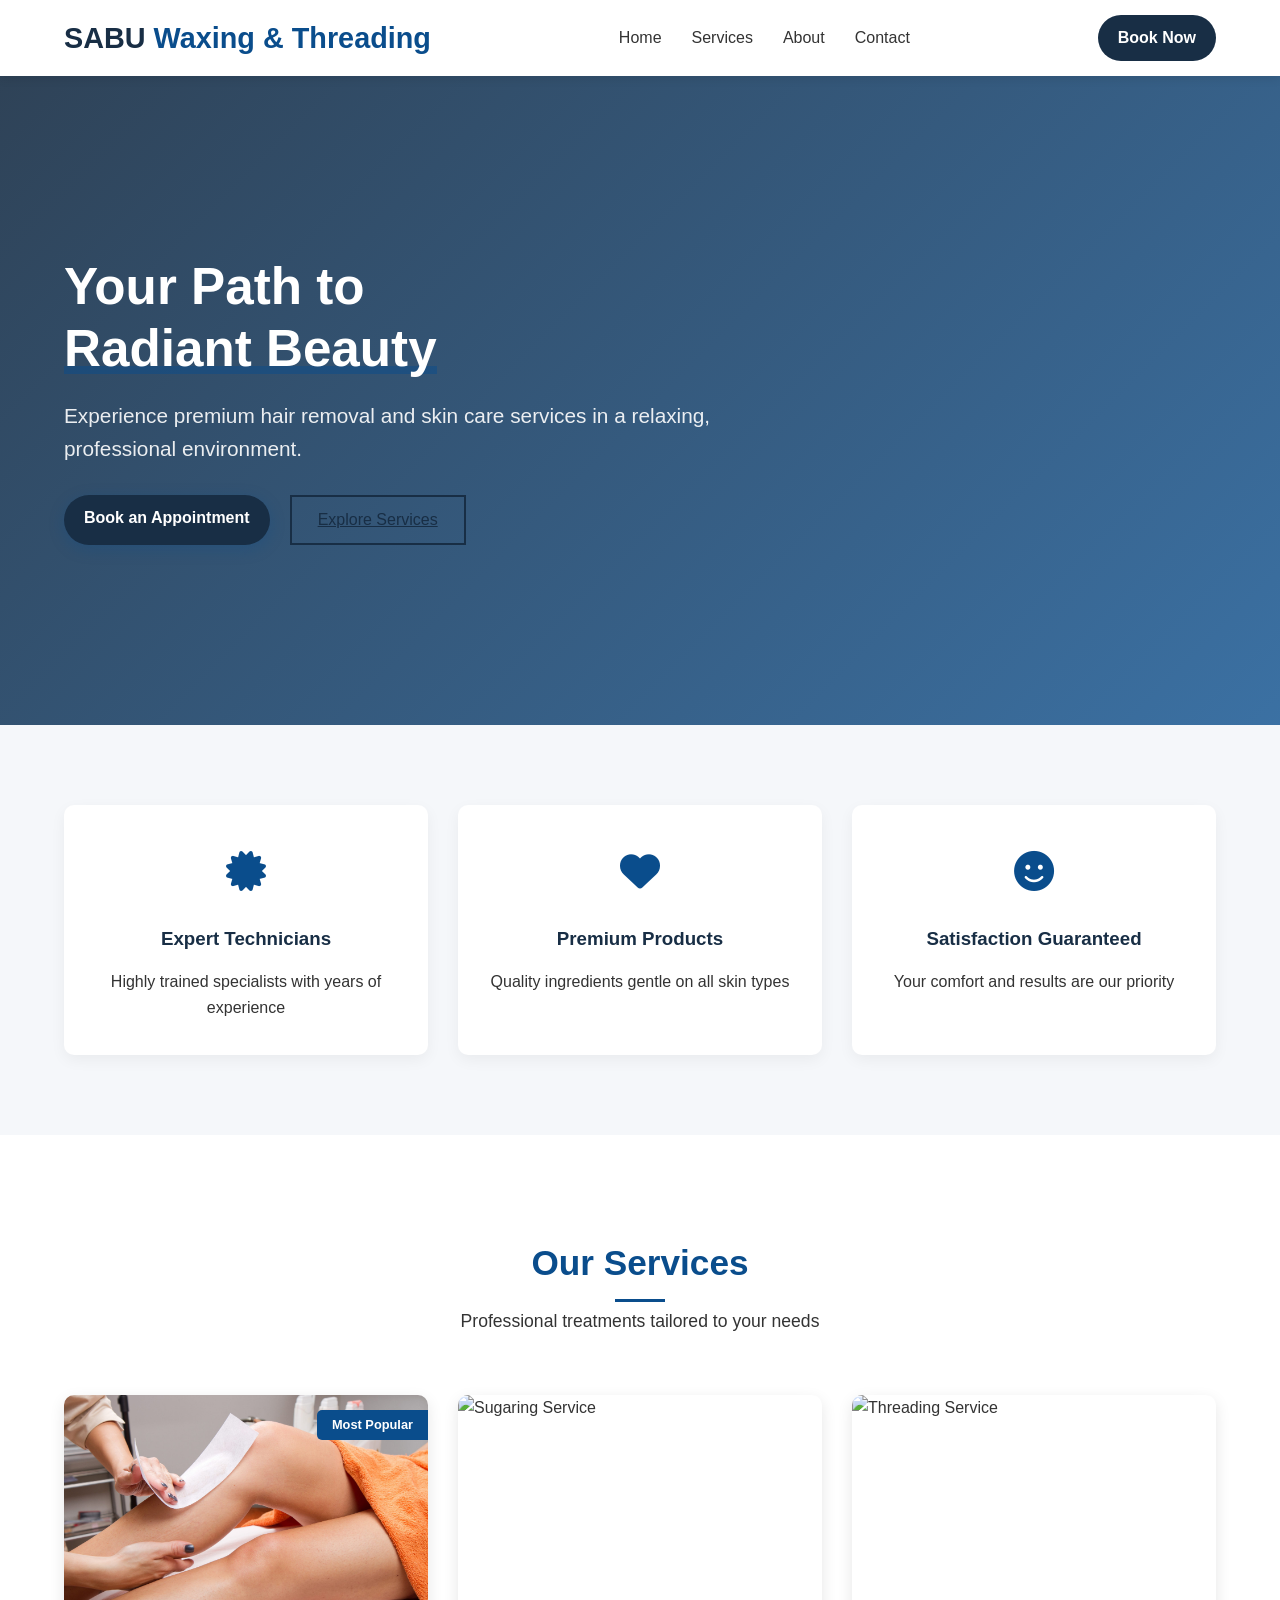
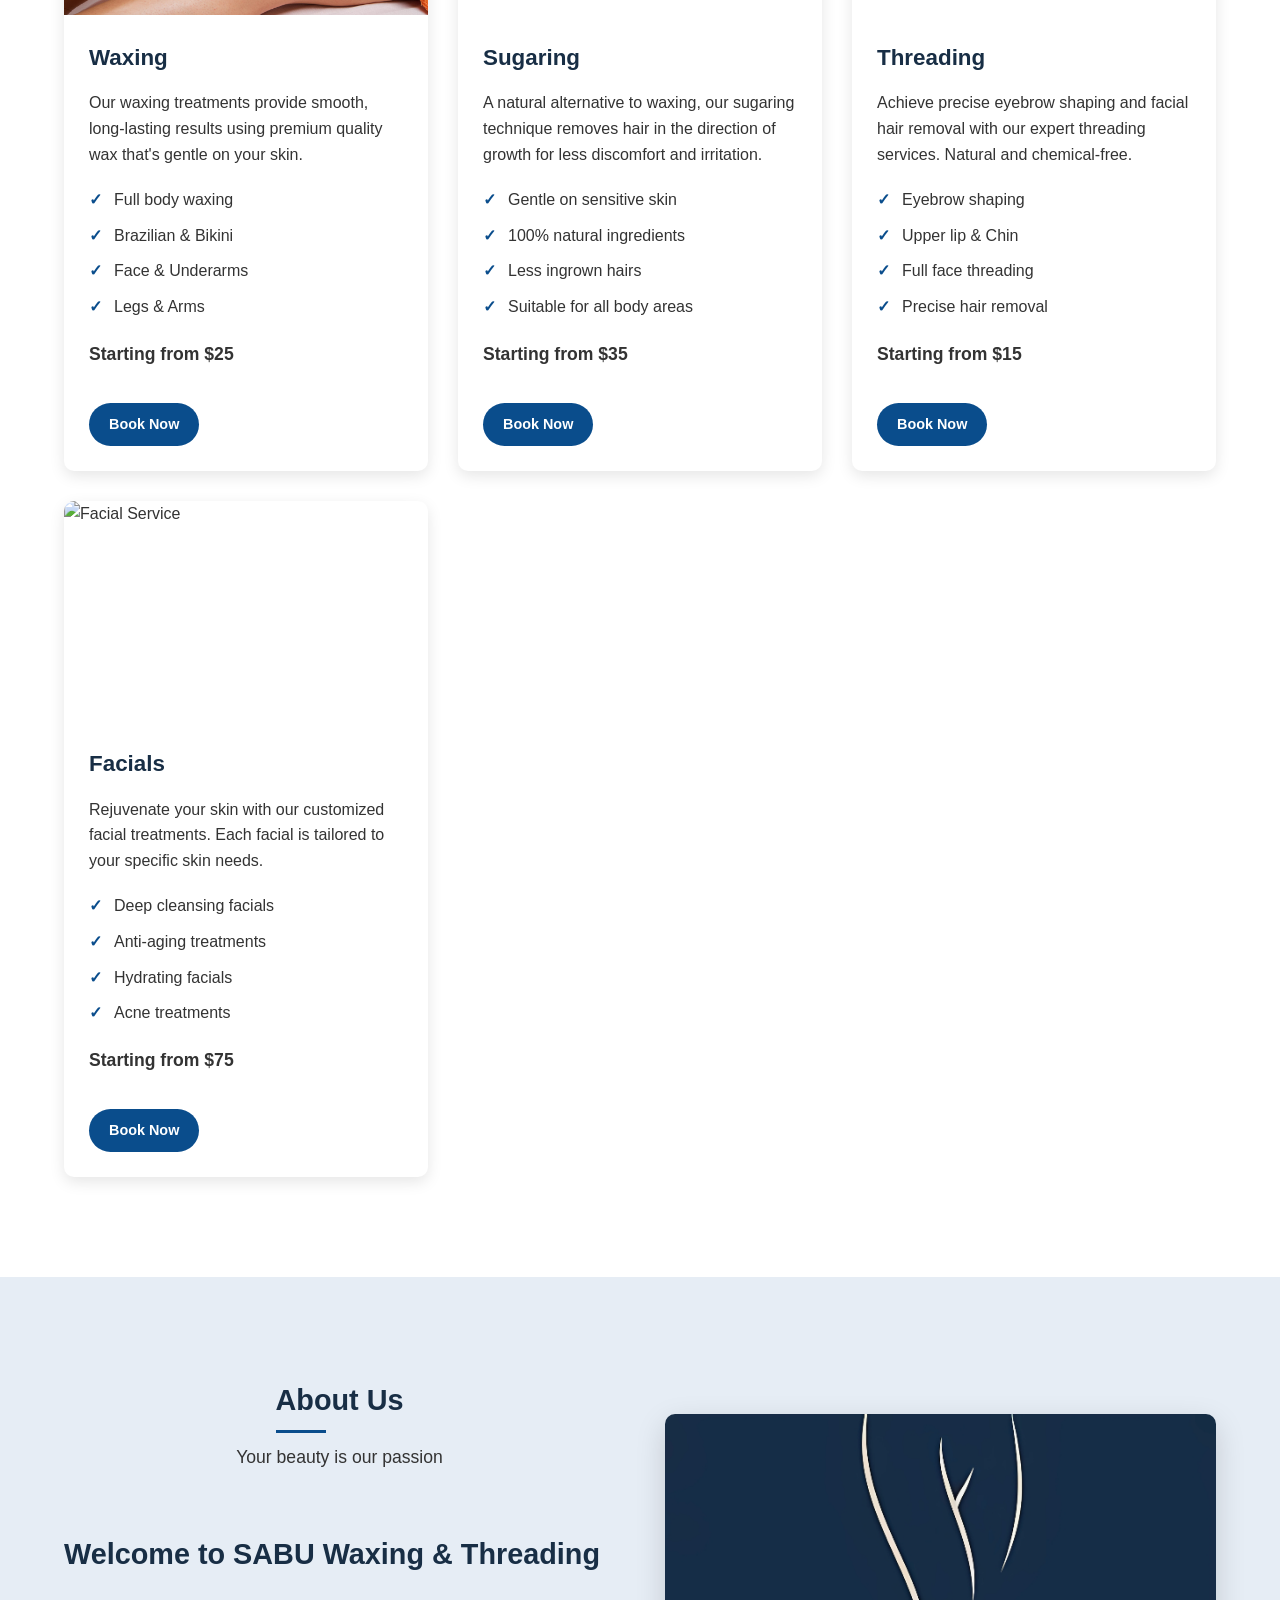
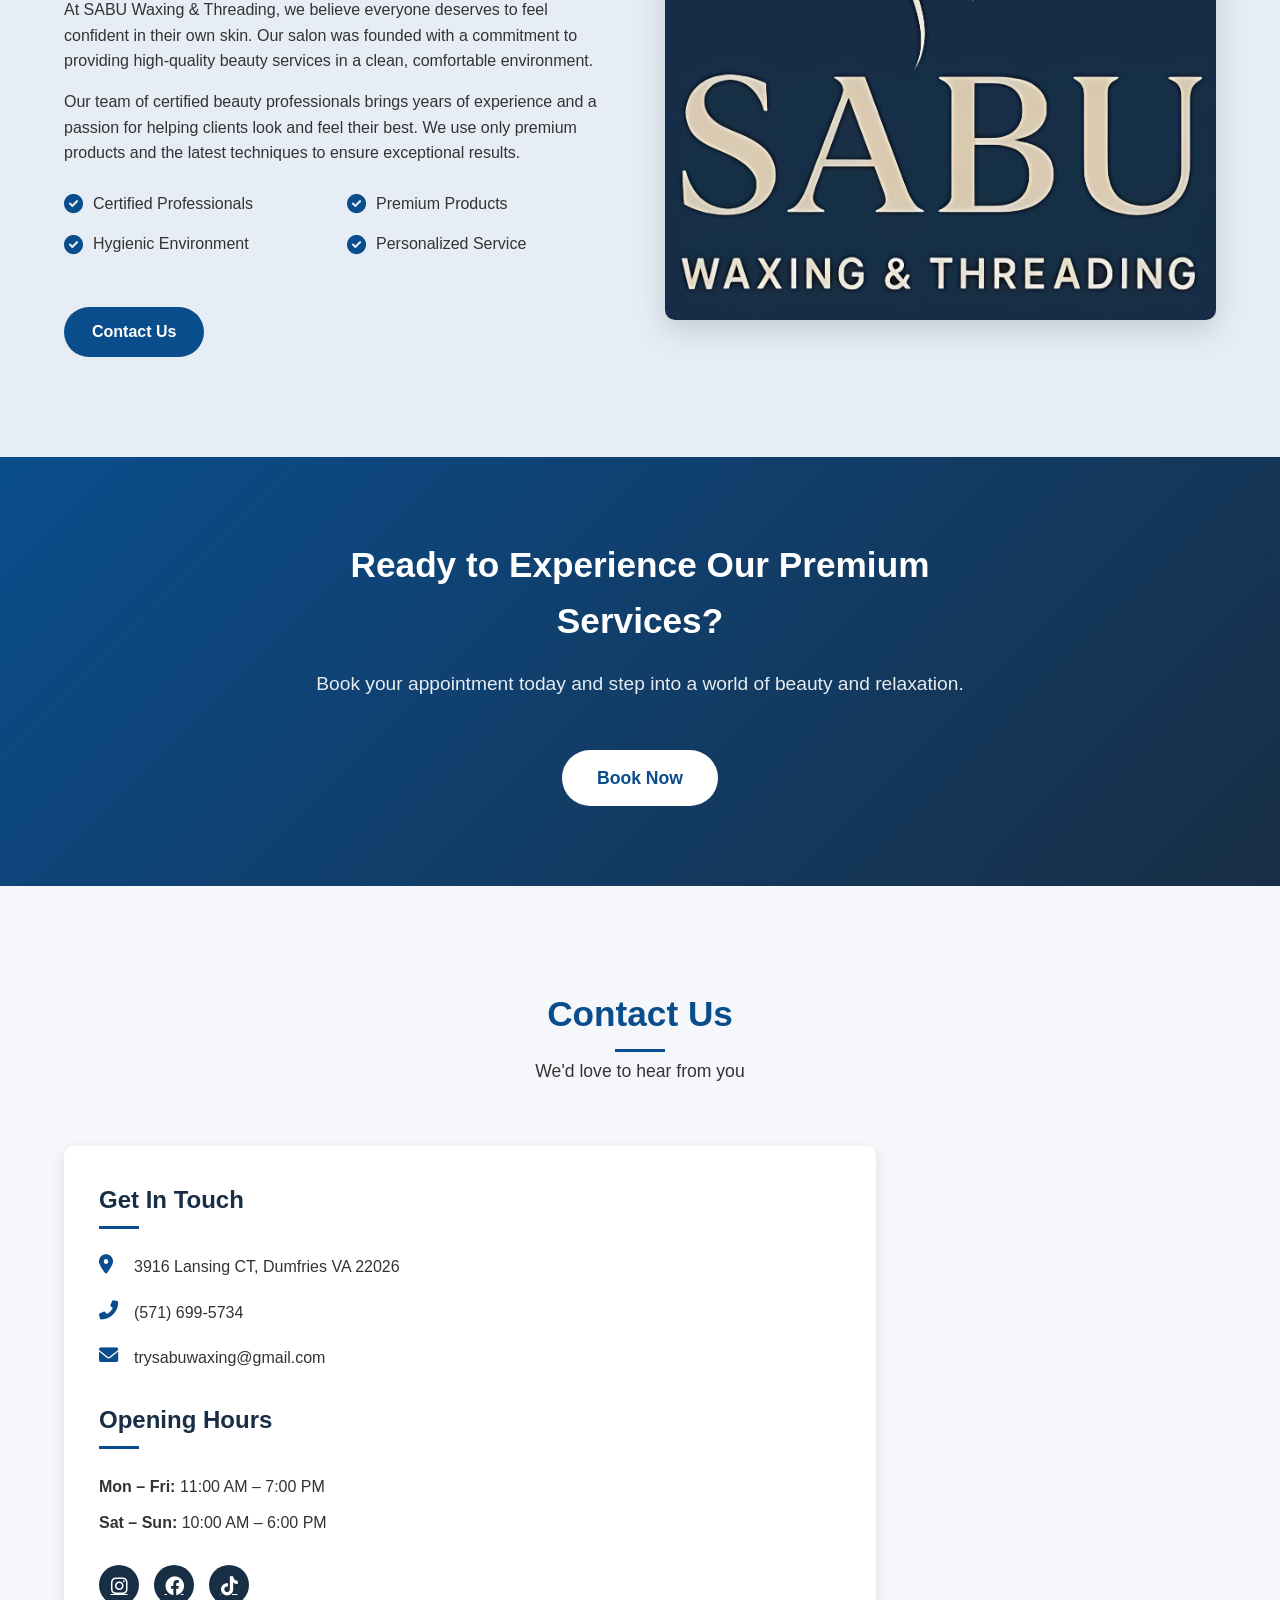
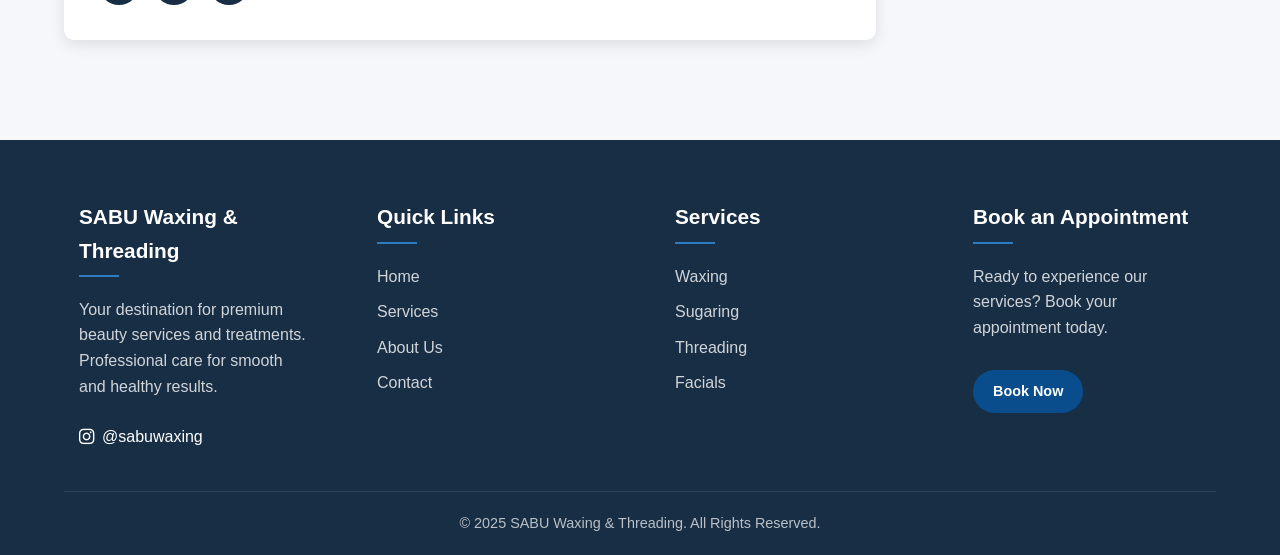
==== commit c3d3f58d: "image path updated" ====
--- a/index.html
+++ b/index.html
@@ -82,7 +82,7 @@
                 <!-- Waxing Card -->
                 <div class="service-card">
                     <div class="service-img">
-                        <img src="/api/placeholder/400/320" alt="Waxing Service">
+                        <img src="images/waxing.jpg" alt="Waxing Service">
                         <div class="service-badge">Most Popular</div>
                     </div>
                     <div class="service-content">
@@ -102,7 +102,7 @@
                 <!-- Sugaring Card -->
                 <div class="service-card">
                     <div class="service-img">
-                        <img src="/api/placeholder/400/320" alt="Sugaring Service">
+                        <img src="images/sugaring.jpg" alt="Sugaring Service">
                     </div>
                     <div class="service-content">
                         <h3>Sugaring</h3>
@@ -121,7 +121,7 @@
                 <!-- Threading Card -->
                 <div class="service-card">
                     <div class="service-img">
-                        <img src="/api/placeholder/400/320" alt="Threading Service">
+                        <img src="images/threading.jpg" alt="Threading Service">
                     </div>
                     <div class="service-content">
                         <h3>Threading</h3>
@@ -140,7 +140,7 @@
                 <!-- Facial Card -->
                 <div class="service-card">
                     <div class="service-img">
-                        <img src="/api/placeholder/400/320" alt="Facial Service">
+                        <img src="images/facial.jpg" alt="Facial Service">
                     </div>
                     <div class="service-content">
                         <h3>Facials</h3>
@@ -192,7 +192,7 @@
                     <a href="#contact" class="about-btn">Contact Us</a>
                 </div>
                 <div class="about-img">
-                    <img src="/api/placeholder/600/400" alt="Salon Interior">
+                    <img src="images/logo.png" alt="Salon Interior">
                 </div>
             </div>
         </div>
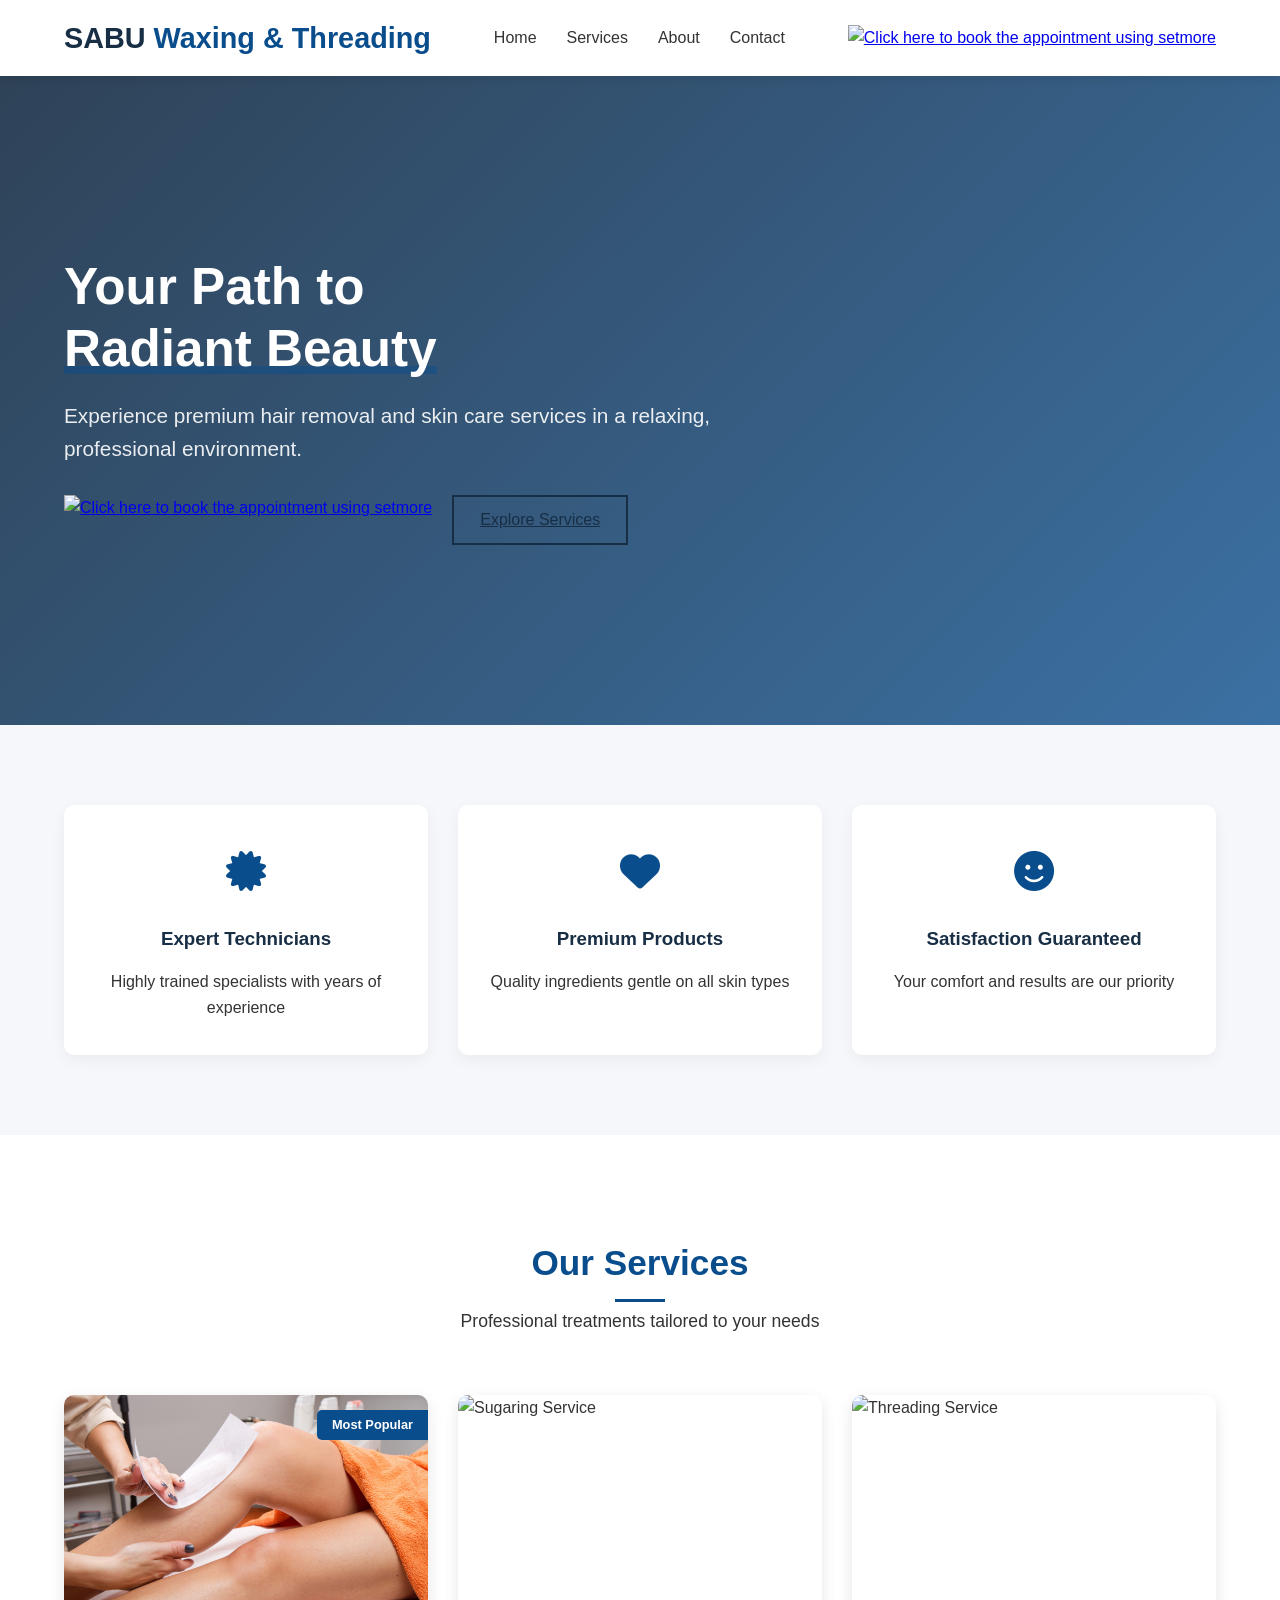
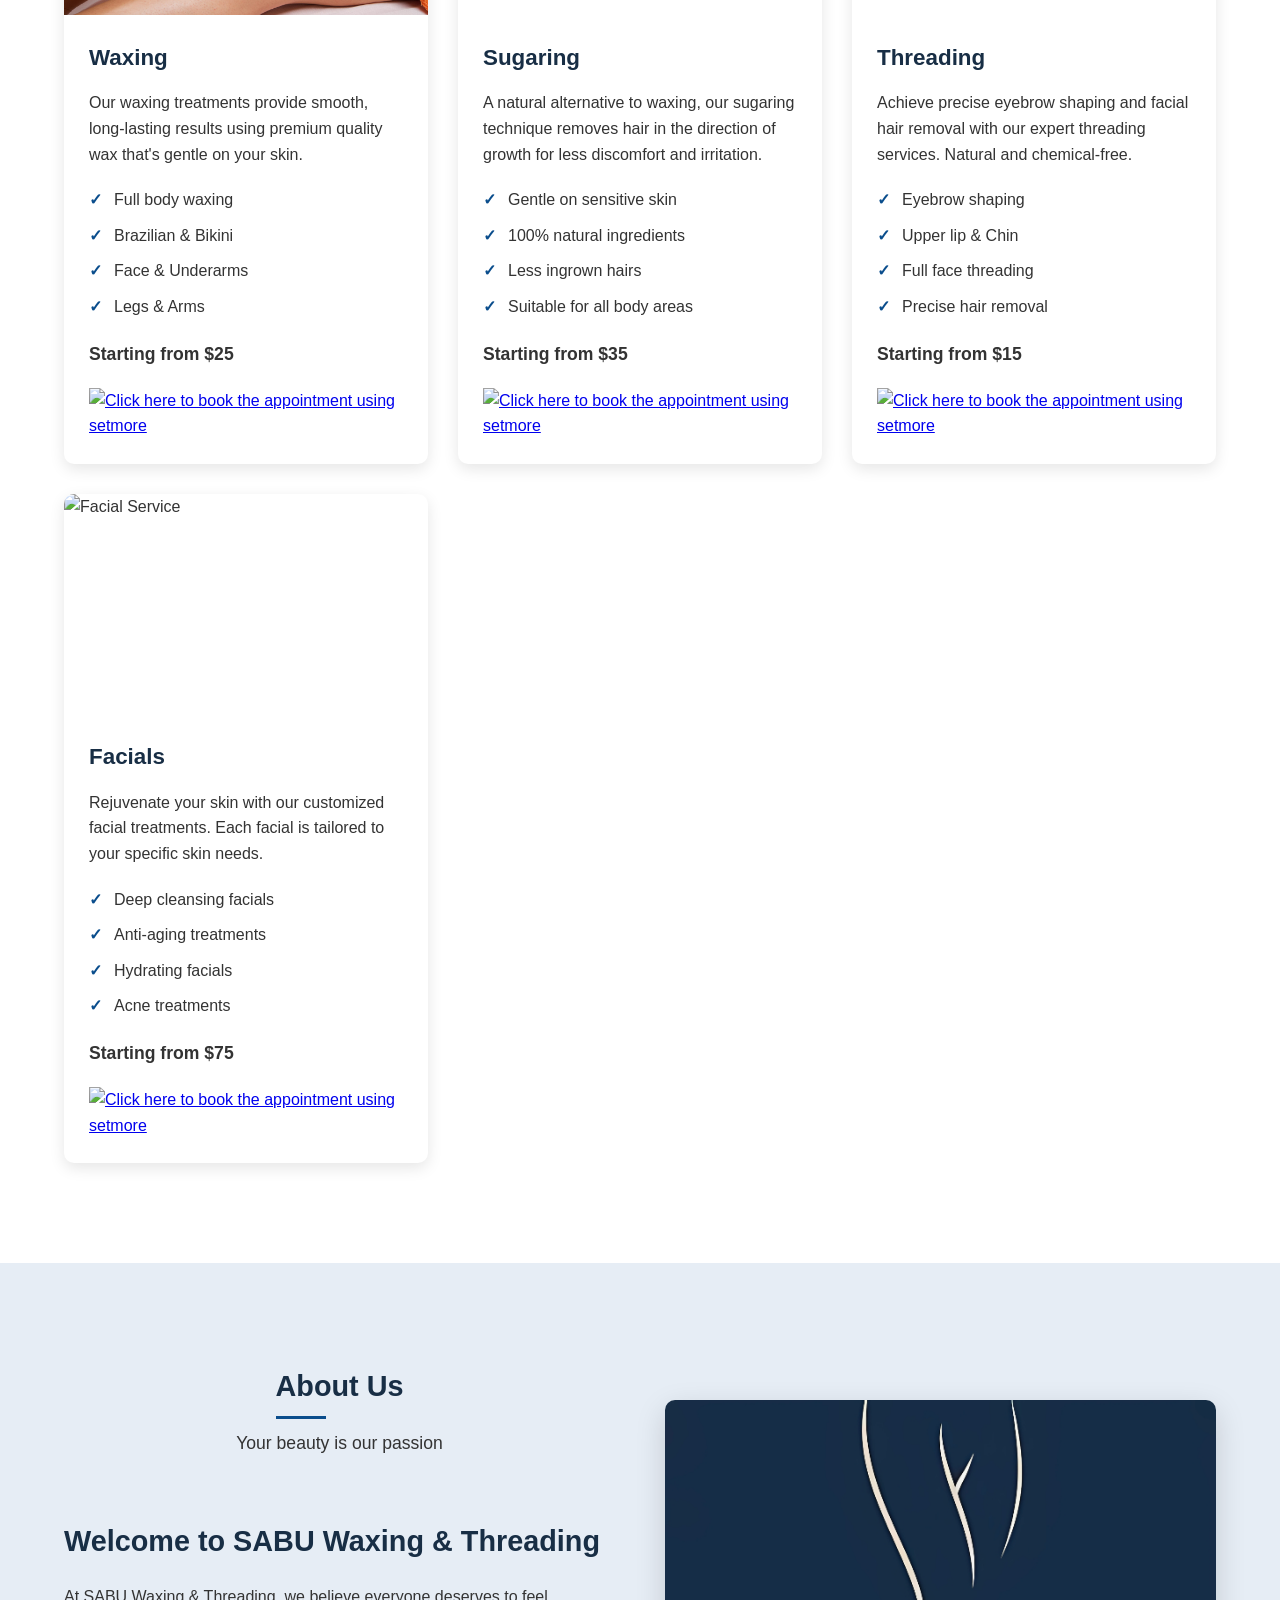
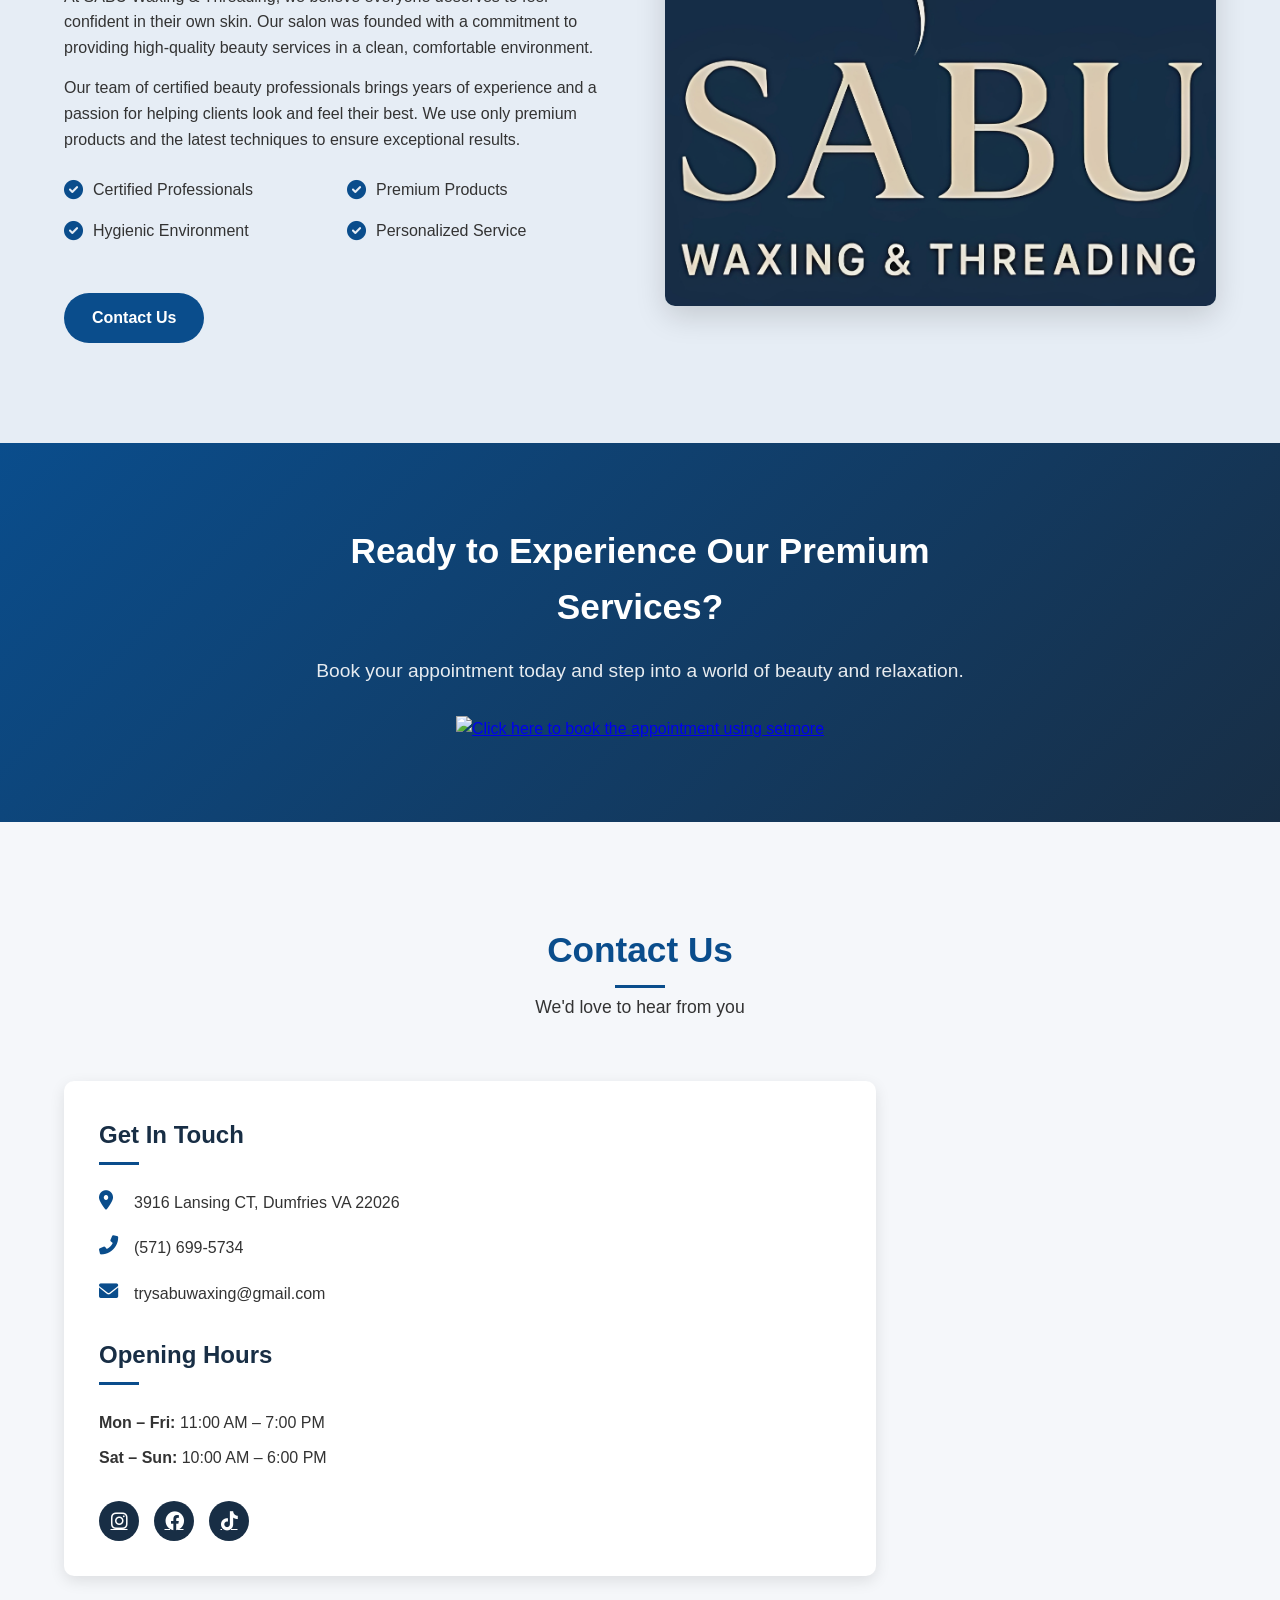
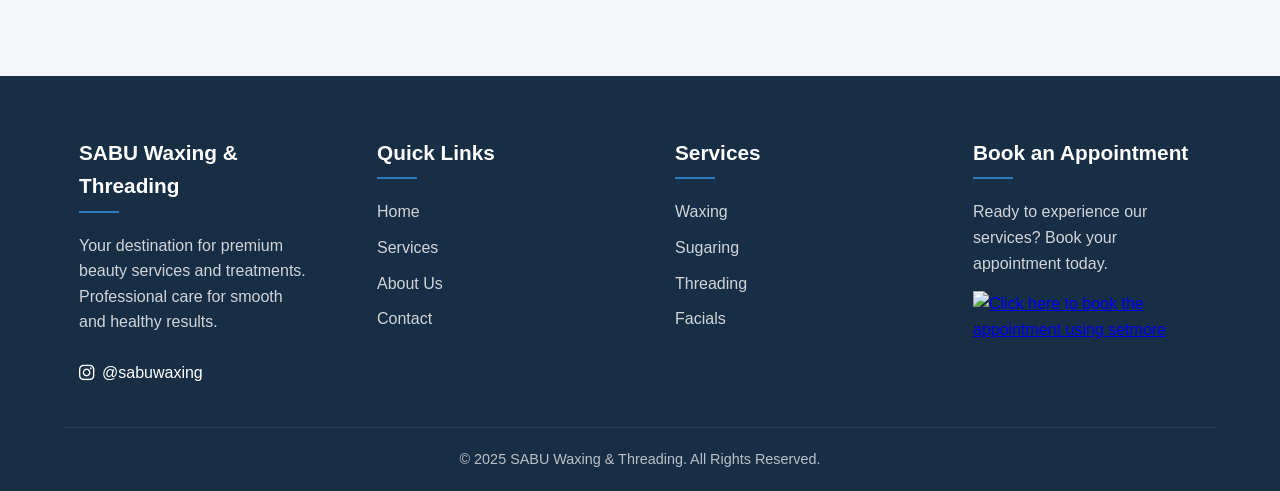
==== commit 07e49333: "booking page embed code" ====
--- a/index.html
+++ b/index.html
@@ -22,7 +22,7 @@
                     <li><a href="#about">About</a></li>
                     <li><a href="#contact">Contact</a></li>
                 </ul>
-                <a href="https://sabu037a.setmore.com/sabu" class="book-btn">Book Now</a>
+                <script id='setmore_script' type='text/javascript' src='https://assets.setmore.com/integration/static/setmoreIframeLive.js'></script><a style='float:none;' id='Setmore_button_iframe' href='https://sabu037a.setmore.com'><img border='none' src='https://assets.setmore.com/setmore/images/2.0/Settings/book-now-black.svg' alt='Click here to book the appointment using setmore' /></a>
             </nav>
         </div>
     </header>
@@ -35,7 +35,7 @@
                 <h1>Your Path to <span class="highlight">Radiant Beauty</span></h1>
                 <p>Experience premium hair removal and skin care services in a relaxing, professional environment.</p>
                 <div class="hero-buttons">
-                    <a href="https://sabu037a.setmore.com/sabu" class="book-btn primary-btn">Book an Appointment</a>
+                    <script id='setmore_script' type='text/javascript' src='https://assets.setmore.com/integration/static/setmoreIframeLive.js'></script><a style='float:none;' id='Setmore_button_iframe' href='https://sabu037a.setmore.com'><img border='none' src='https://assets.setmore.com/setmore/images/2.0/Settings/book-now-black.svg' alt='Click here to book the appointment using setmore' /></a>
                     <a href="#services" class="secondary-btn">Explore Services</a>
                 </div>
             </div>
@@ -95,7 +95,7 @@
                             <li>Legs & Arms</li>
                         </ul>
                         <p class="service-price">Starting from $25</p>
-                        <a href="https://sabu037a.setmore.com/sabu" class="service-btn">Book Now</a>
+                        <script id='setmore_script' type='text/javascript' src='https://assets.setmore.com/integration/static/setmoreIframeLive.js'></script><a style='float:none;' id='Setmore_button_iframe' href='https://sabu037a.setmore.com'><img border='none' src='https://assets.setmore.com/setmore/images/2.0/Settings/book-now-black.svg' alt='Click here to book the appointment using setmore' /></a>
                     </div>
                 </div>
                 
@@ -114,7 +114,7 @@
                             <li>Suitable for all body areas</li>
                         </ul>
                         <p class="service-price">Starting from $35</p>
-                        <a href="https://sabu037a.setmore.com/sabu" class="service-btn">Book Now</a>
+                        <script id='setmore_script' type='text/javascript' src='https://assets.setmore.com/integration/static/setmoreIframeLive.js'></script><a style='float:none;' id='Setmore_button_iframe' href='https://sabu037a.setmore.com'><img border='none' src='https://assets.setmore.com/setmore/images/2.0/Settings/book-now-black.svg' alt='Click here to book the appointment using setmore' /></a>
                     </div>
                 </div>
                 
@@ -133,7 +133,7 @@
                             <li>Precise hair removal</li>
                         </ul>
                         <p class="service-price">Starting from $15</p>
-                        <a href="https://sabu037a.setmore.com/sabu" class="service-btn">Book Now</a>
+                        <script id='setmore_script' type='text/javascript' src='https://assets.setmore.com/integration/static/setmoreIframeLive.js'></script><a style='float:none;' id='Setmore_button_iframe' href='https://sabu037a.setmore.com'><img border='none' src='https://assets.setmore.com/setmore/images/2.0/Settings/book-now-black.svg' alt='Click here to book the appointment using setmore' /></a>
                     </div>
                 </div>
                 
@@ -152,7 +152,7 @@
                             <li>Acne treatments</li>
                         </ul>
                         <p class="service-price">Starting from $75</p>
-                        <a href="https://sabu037a.setmore.com/sabu" class="service-btn">Book Now</a>
+                        <script id='setmore_script' type='text/javascript' src='https://assets.setmore.com/integration/static/setmoreIframeLive.js'></script><a style='float:none;' id='Setmore_button_iframe' href='https://sabu037a.setmore.com'><img border='none' src='https://assets.setmore.com/setmore/images/2.0/Settings/book-now-black.svg' alt='Click here to book the appointment using setmore' /></a>
                     </div>
                 </div>
             </div>
@@ -204,7 +204,7 @@
             <div class="cta-content">
                 <h2>Ready to Experience Our Premium Services?</h2>
                 <p>Book your appointment today and step into a world of beauty and relaxation.</p>
-                <a href="https://sabu037a.setmore.com/sabu" class="cta-btn">Book Now</a>
+                <script id='setmore_script' type='text/javascript' src='https://assets.setmore.com/integration/static/setmoreIframeLive.js'></script><a style='float:none;' id='Setmore_button_iframe' href='https://sabu037a.setmore.com'><img border='none' src='https://assets.setmore.com/setmore/images/2.0/Settings/book-now-black.svg' alt='Click here to book the appointment using setmore' /></a>
             </div>
         </div>
     </section>
@@ -294,7 +294,7 @@
                 <div class="footer-section">
                     <h3>Book an Appointment</h3>
                     <p>Ready to experience our services? Book your appointment today.</p>
-                    <a href="https://sabu037a.setmore.com/sabu" class="footer-btn">Book Now</a>
+                    <script id='setmore_script' type='text/javascript' src='https://assets.setmore.com/integration/static/setmoreIframeLive.js'></script><a style='float:none;' id='Setmore_button_iframe' href='https://sabu037a.setmore.com'><img border='none' src='https://assets.setmore.com/setmore/images/2.0/Settings/book-now-black.svg' alt='Click here to book the appointment using setmore' /></a>
                 </div>
             </div>
             <div class="footer-bottom">
